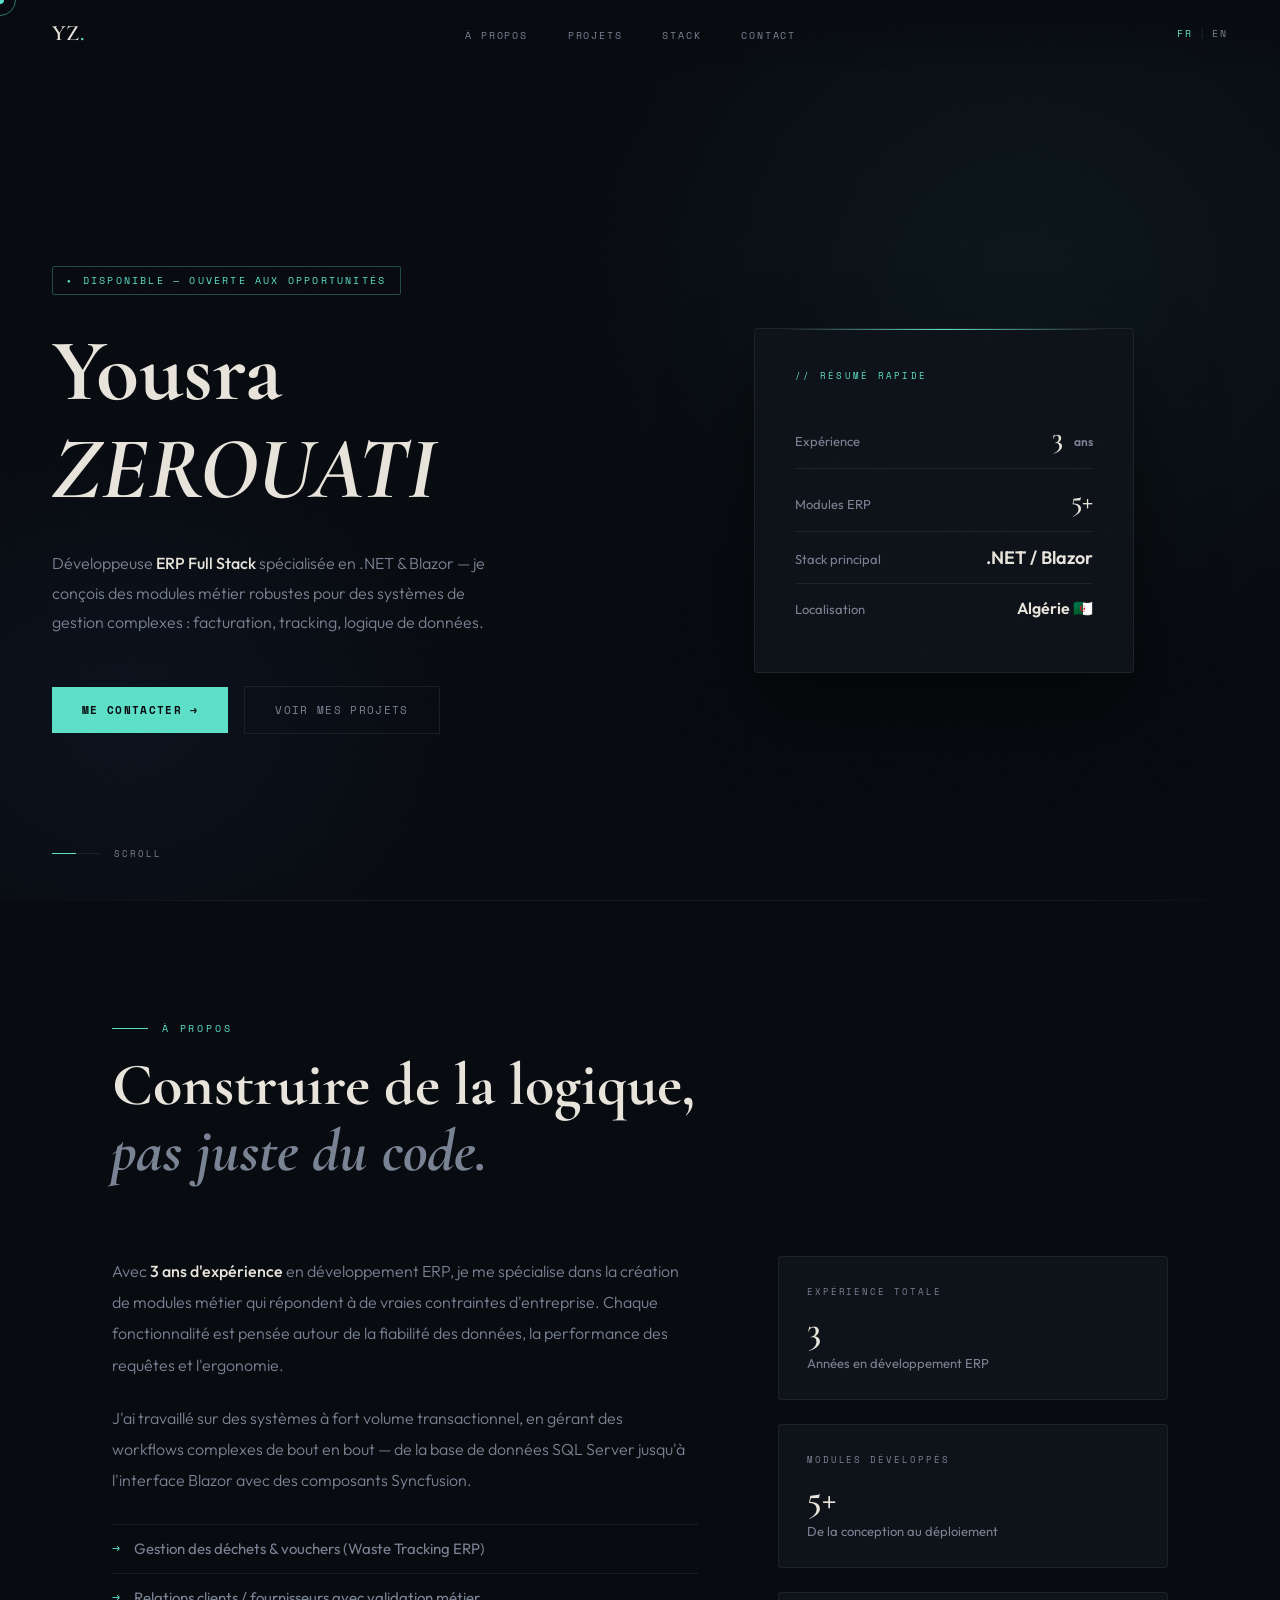
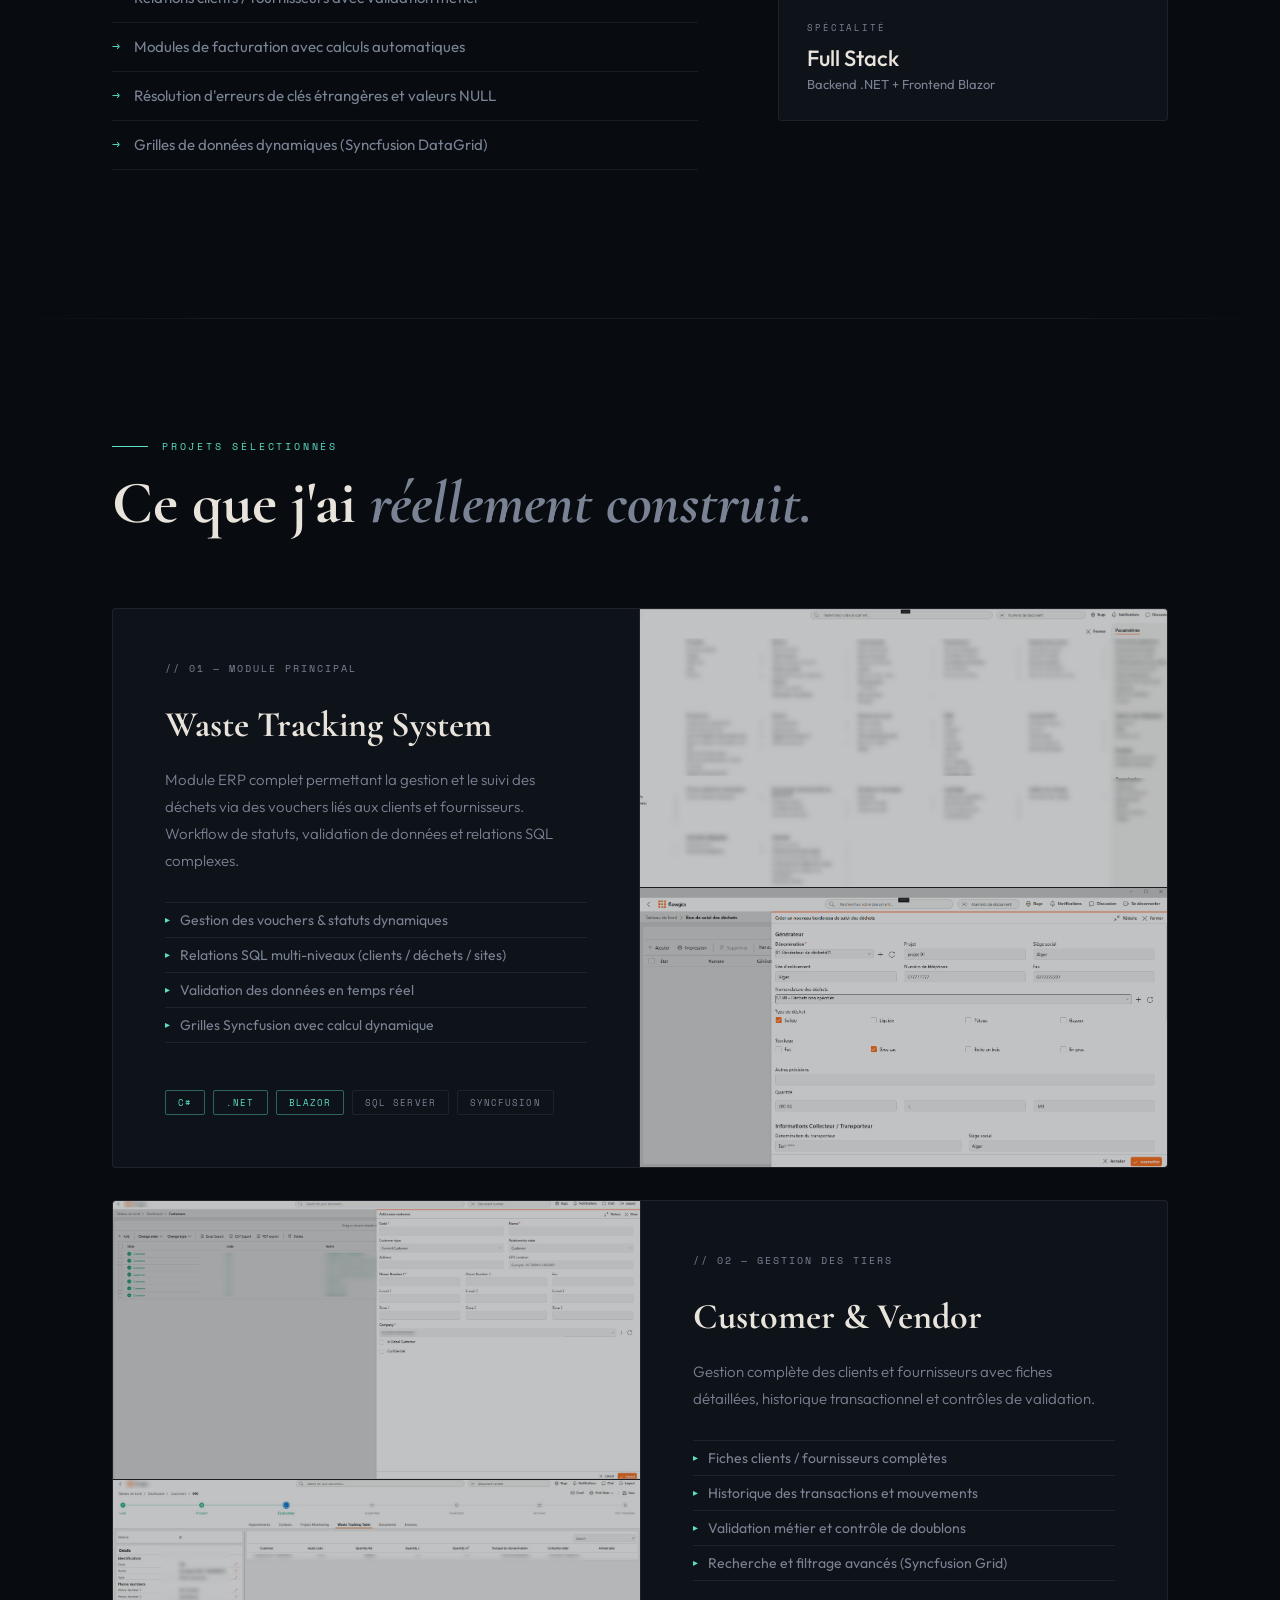
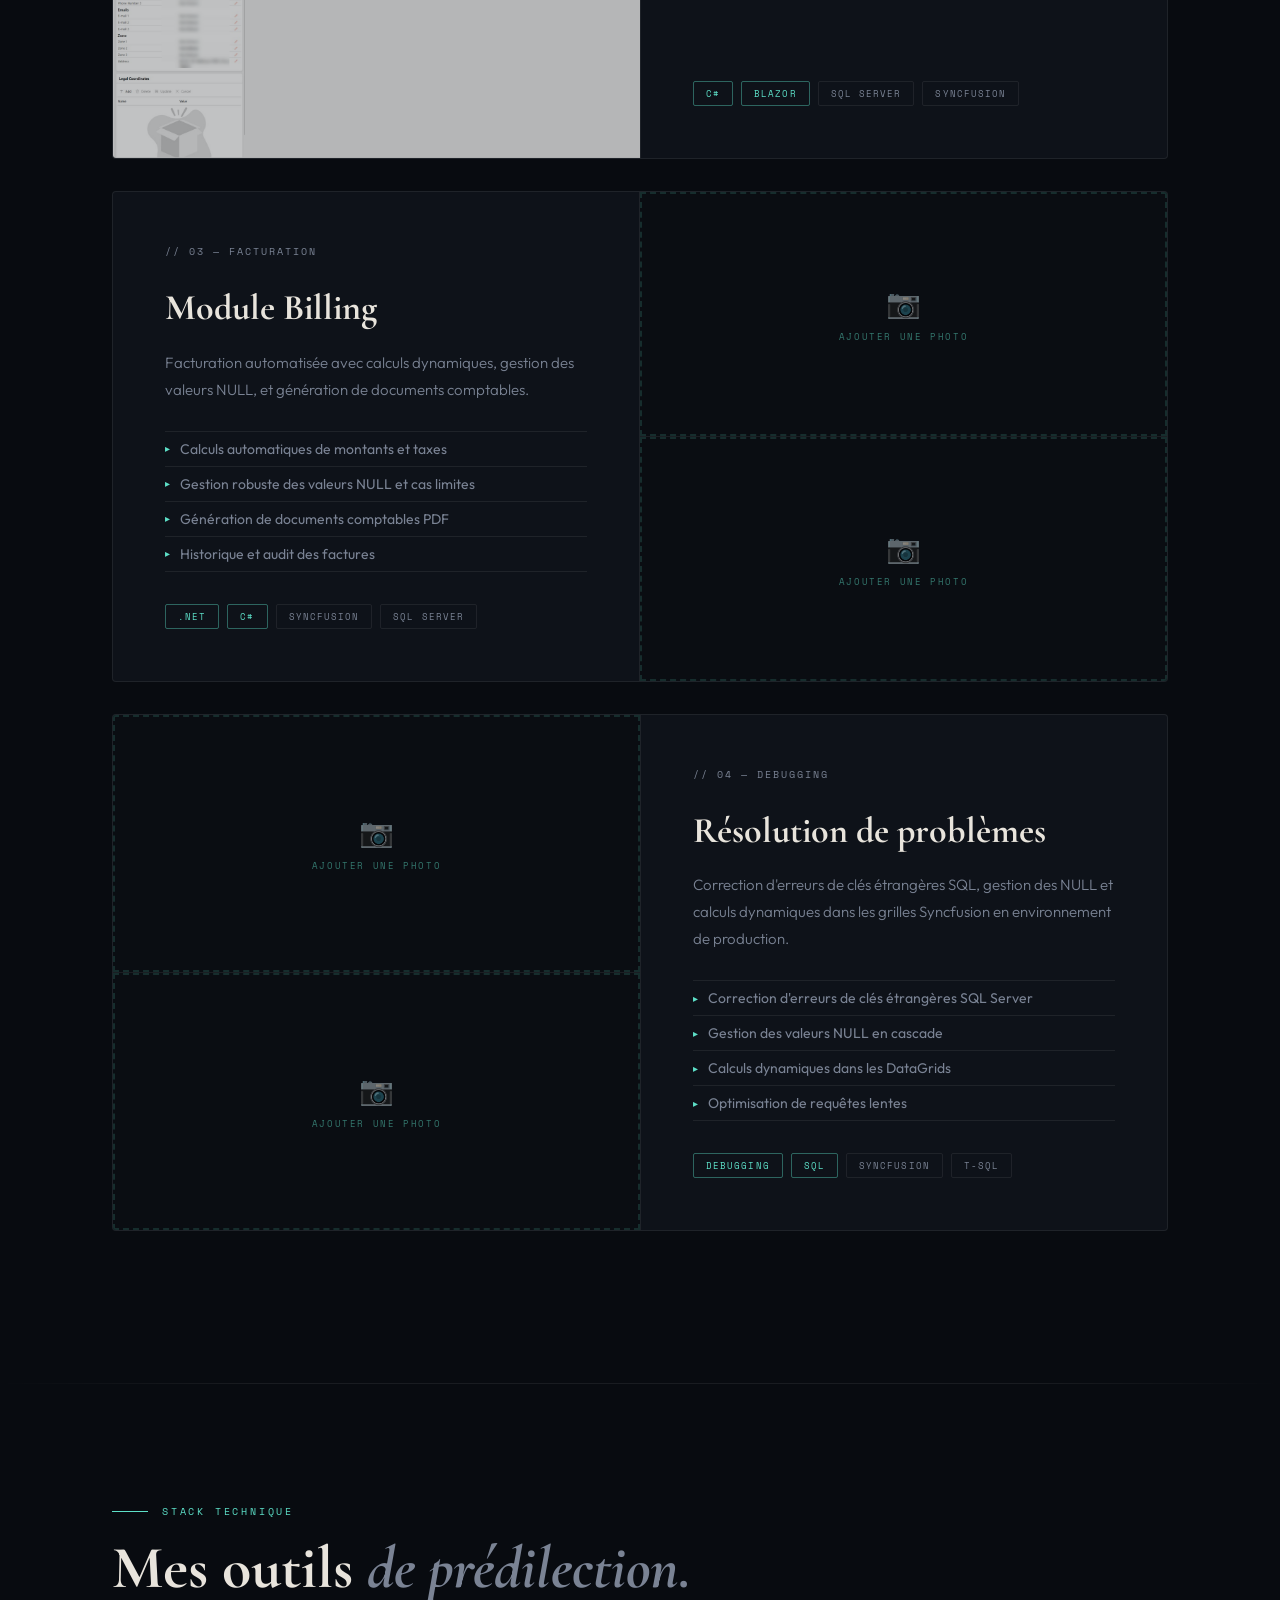
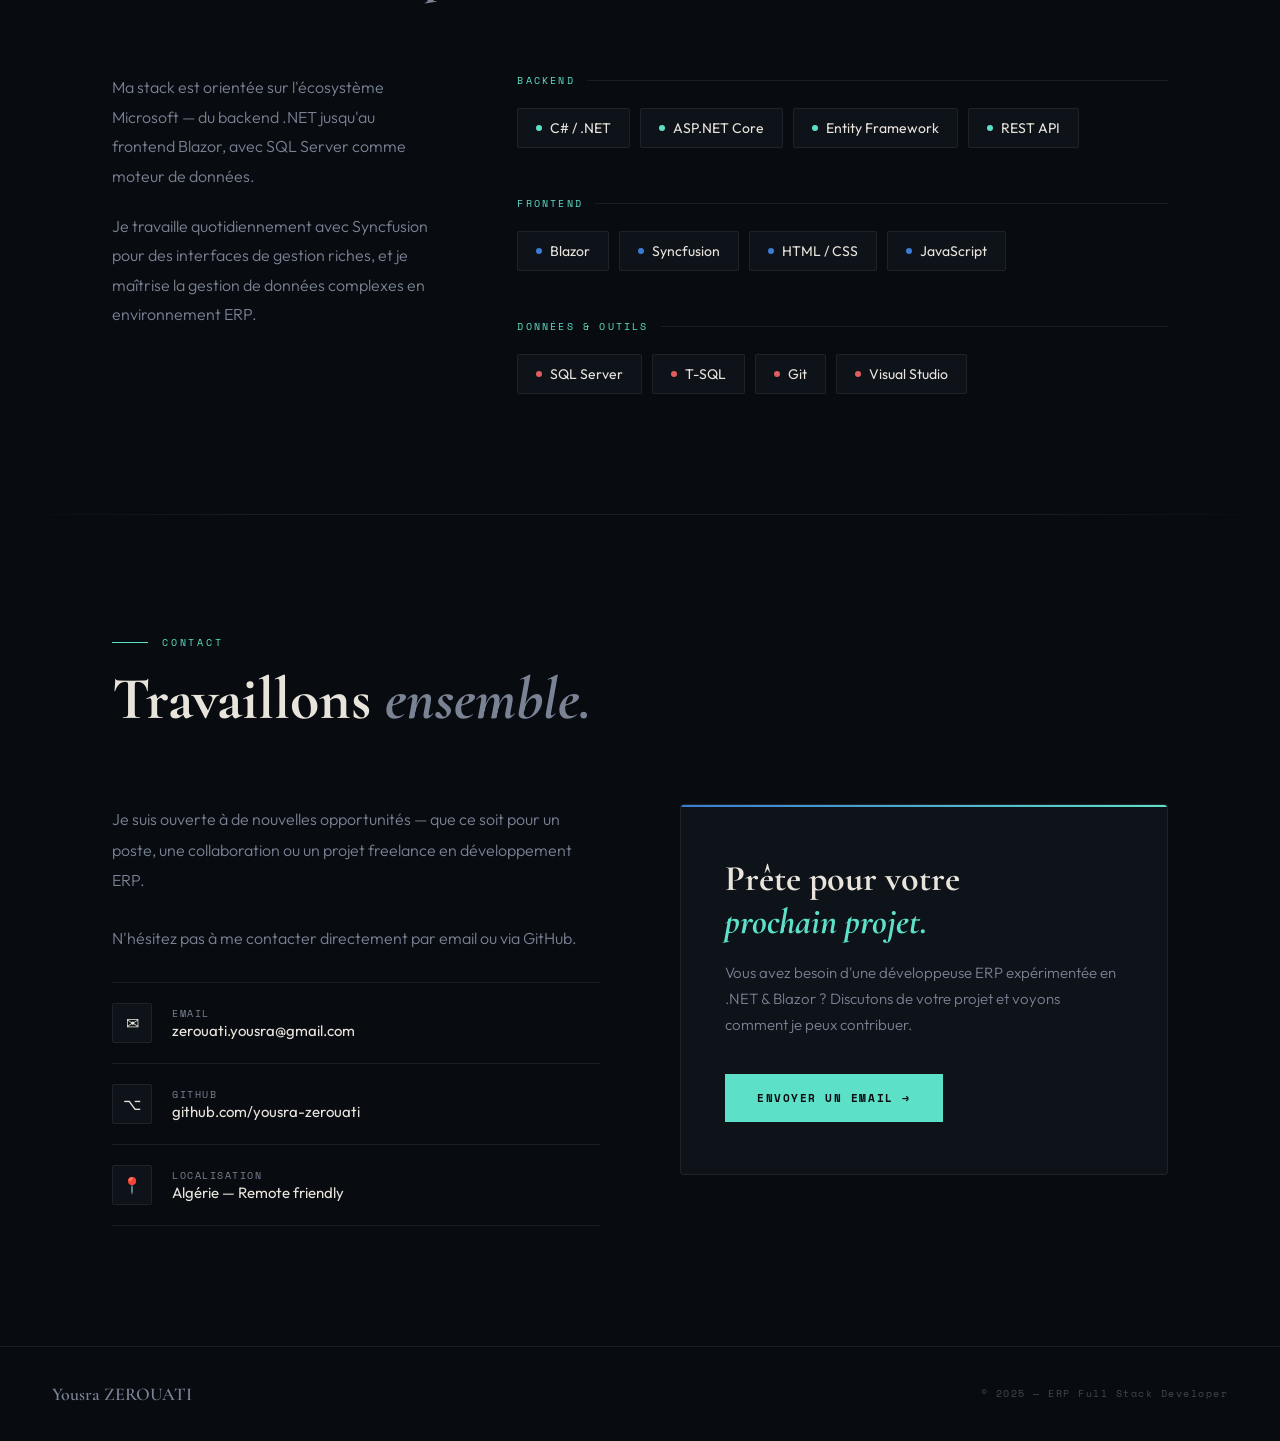
==== index.html @ 8e9bfa56 "Add files via upload" ====
<!DOCTYPE html>
<html lang="fr">
<head>
<meta charset="UTF-8"/>
<meta name="viewport" content="width=device-width, initial-scale=1.0"/>
<title>Yousra ZEROUATI — ERP Full Stack Developer</title>
<link rel="preconnect" href="https://fonts.googleapis.com"/>
<link rel="preconnect" href="https://fonts.gstatic.com" crossorigin/>
<link href="https://fonts.googleapis.com/css2?family=Cormorant+Garamond:ital,wght@0,400;0,600;0,700;1,400;1,600&family=Outfit:wght@300;400;500;600&family=Space+Mono&display=swap" rel="stylesheet"/>
<style>
:root {
  --bg:      #080b10;
  --surface: #0e1219;
  --border:  rgba(255,255,255,0.07);
  --paper:   #e8e4dc;
  --muted:   #7a8394;
  --accent:  #5de0c8;
  --accent2: #3a7bd5;
  --red:     #e05d5d;
  --display: 'Cormorant Garamond', Georgia, serif;
  --body:    'Outfit', sans-serif;
  --mono:    'Space Mono', monospace;
}
.lang-toggle {
  display:flex; align-items:center; gap:6px;
  font-family:var(--mono); font-size:10px; letter-spacing:0.18em;
  text-transform:uppercase; color:var(--muted);
}
.lang-option { cursor:pointer; transition:color 0.25s; }
.lang-option.active { color:var(--accent); }
.lang-option:hover { color:var(--paper); }
.divider { opacity:0.3; }

*,*::before,*::after { box-sizing:border-box; margin:0; padding:0; }
html { scroll-behavior:smooth; }
body { font-family:var(--body); background:var(--bg); color:var(--paper); overflow-x:hidden; cursor:none; }
a { text-decoration:none; color:inherit; }
ul { list-style:none; }
img { display:block; max-width:100%; }

/* CURSOR */
.cursor-dot { position:fixed; top:0; left:0; pointer-events:none; z-index:9999; width:8px; height:8px; border-radius:50%; background:var(--accent); transform:translate(-50%,-50%); transition:transform 0.08s; }
.cursor-ring { position:fixed; top:0; left:0; pointer-events:none; z-index:9998; width:32px; height:32px; border-radius:50%; border:1px solid var(--accent); transform:translate(-50%,-50%); transition:transform 0.18s ease, width 0.3s, height 0.3s, opacity 0.3s; opacity:0.5; }
body.hovering .cursor-ring { width:52px; height:52px; opacity:0.3; }

/* GRAIN */
body::after { content:''; position:fixed; inset:0; background-image:url("data:image/svg+xml,%3Csvg xmlns='http://www.w3.org/2000/svg' width='300' height='300'%3E%3Cfilter id='n'%3E%3CfeTurbulence type='fractalNoise' baseFrequency='0.75' numOctaves='4' stitchTiles='stitch'/%3E%3C/filter%3E%3Crect width='300' height='300' filter='url(%23n)' opacity='0.04'/%3E%3C/svg%3E"); pointer-events:none; z-index:999; opacity:0.35; }

/* NAV */
nav { position:fixed; top:0; inset-inline:0; z-index:500; display:flex; align-items:center; justify-content:space-between; padding:20px 52px; background:linear-gradient(to bottom,rgba(8,11,16,0.98),transparent); backdrop-filter:blur(4px); }
.nav-brand { font-family:var(--display); font-size:22px; font-weight:600; color:var(--paper); letter-spacing:0.02em; }
.nav-brand span { color:var(--accent); }
.nav-links { display:flex; gap:40px; }
.nav-links a { font-family:var(--mono); font-size:10px; letter-spacing:0.18em; text-transform:uppercase; color:var(--muted); transition:color 0.25s; position:relative; }
.nav-links a::after { content:''; position:absolute; bottom:-6px; left:0; width:0; height:1px; background:var(--accent); transition:width 0.3s ease; }
.nav-links a:hover,.nav-links a.active { color:var(--paper); }
.nav-links a:hover::after,.nav-links a.active::after { width:100%; }

/* HERO */
#hero { min-height:100vh; display:grid; grid-template-columns:1fr 1fr; align-items:center; padding:0 52px; position:relative; overflow:hidden; gap:40px; }
#hero::before { content:''; position:absolute; inset:0; background:radial-gradient(ellipse 55% 70% at 80% 30%,rgba(93,224,200,0.06) 0%,transparent 65%),radial-gradient(ellipse 45% 55% at 10% 80%,rgba(58,123,213,0.07) 0%,transparent 60%); animation:bgPulse 8s ease-in-out infinite alternate; }
#hero::after { content:''; position:absolute; inset:0; background-image:linear-gradient(rgba(255,255,255,0.025) 1px,transparent 1px),linear-gradient(90deg,rgba(255,255,255,0.025) 1px,transparent 1px); background-size:80px 80px; mask-image:linear-gradient(to bottom,transparent,rgba(0,0,0,0.4) 30%,rgba(0,0,0,0.4) 70%,transparent); }
@keyframes bgPulse { from{opacity:0.6;} to{opacity:1;} }

.hero-left { position:relative; z-index:2; padding-top:100px; }
.hero-tag { display:inline-flex; align-items:center; gap:10px; font-family:var(--mono); font-size:10px; letter-spacing:0.22em; text-transform:uppercase; color:var(--accent); border:1px solid rgba(93,224,200,0.3); padding:6px 14px; border-radius:2px; margin-bottom:32px; opacity:0; animation:fadeUp 0.7s 0.1s ease forwards; }
.hero-tag::before { content:'●'; font-size:6px; animation:blink 1.4s infinite; }
@keyframes blink { 0%,100%{opacity:1;} 50%{opacity:0.2;} }
.hero-name { font-family:var(--display); font-size:clamp(52px,7vw,88px); font-weight:700; line-height:1.0; color:var(--paper); margin-bottom:10px; opacity:0; animation:fadeUp 0.8s 0.25s ease forwards; }
.hero-name-italic { font-family:var(--display); font-size:clamp(52px,7vw,88px); font-style:italic; line-height:1.0; font-weight:700; color:var(--paper); opacity:0; animation:fadeUp 0.8s 0.35s ease forwards; margin-bottom:36px; }
.hero-desc { font-size:16px; font-weight:300; line-height:1.85; color:var(--muted); max-width:440px; margin-bottom:48px; opacity:0; animation:fadeUp 0.8s 0.5s ease forwards; }
.hero-desc strong { color:var(--paper); font-weight:500; }
.hero-actions { display:flex; gap:16px; align-items:center; opacity:0; animation:fadeUp 0.8s 0.65s ease forwards; }
.btn-primary { display:inline-flex; align-items:center; gap:10px; font-family:var(--mono); font-size:11px; letter-spacing:0.12em; text-transform:uppercase; background:var(--accent); color:var(--bg); padding:15px 30px; border:none; cursor:none; transition:background 0.25s,gap 0.25s,letter-spacing 0.25s; font-weight:700; }
.btn-primary:hover { background:#7eecd8; gap:14px; letter-spacing:0.16em; }
.btn-secondary { display:inline-flex; align-items:center; gap:10px; font-family:var(--mono); font-size:11px; letter-spacing:0.12em; text-transform:uppercase; border:1px solid var(--border); color:var(--muted); padding:15px 30px; transition:border-color 0.25s,color 0.25s; }
.btn-secondary:hover { border-color:var(--accent); color:var(--accent); }

.hero-right { position:relative; z-index:2; padding-top:100px; display:flex; justify-content:center; align-items:center; }
.hero-card { background:var(--surface); border:1px solid var(--border); border-radius:4px; padding:40px; width:100%; max-width:380px; position:relative; opacity:0; animation:fadeIn 1s 0.8s ease forwards; box-shadow:0 40px 80px rgba(0,0,0,0.5); }
.hero-card::before { content:''; position:absolute; top:0; left:24px; right:24px; height:1px; background:linear-gradient(90deg,transparent,var(--accent),transparent); }
.hero-card-label { font-family:var(--mono); font-size:9px; letter-spacing:0.25em; text-transform:uppercase; color:var(--accent); margin-bottom:24px; }
.stat-row { display:flex; justify-content:space-between; align-items:baseline; padding:14px 0; border-bottom:1px solid var(--border); }
.stat-row:last-child { border-bottom:none; }
.stat-label { font-size:13px; color:var(--muted); }
.stat-value { font-family:var(--display); font-size:28px; font-weight:600; color:var(--paper); }
.stat-value span { font-family:var(--body); font-size:12px; color:var(--muted); margin-left:4px; }

.hero-scroll { position:absolute; bottom:40px; left:52px; z-index:2; display:flex; align-items:center; gap:14px; opacity:0; animation:fadeIn 1s 1.2s ease forwards; }
.hero-scroll span { font-family:var(--mono); font-size:9px; letter-spacing:0.22em; text-transform:uppercase; color:var(--muted); }
.scroll-bar { width:48px; height:1px; background:var(--border); position:relative; }
.scroll-bar::after { content:''; position:absolute; top:0; left:0; width:50%; height:100%; background:var(--accent); animation:scanLine 2s ease infinite; }
@keyframes scanLine { 0%{left:0;width:30%;} 50%{left:70%;width:30%;} 100%{left:0;width:30%;} }

/* LAYOUT */
.wrap { max-width:1160px; margin:0 auto; padding:0 52px; }
section { scroll-margin-top:80px; }
.section-header { margin-bottom:72px; }
.section-eyebrow { display:flex; align-items:center; gap:14px; font-family:var(--mono); font-size:10px; letter-spacing:0.28em; text-transform:uppercase; color:var(--accent); margin-bottom:16px; }
.section-eyebrow::before { content:''; width:36px; height:1px; background:var(--accent); flex-shrink:0; }
.section-title { font-family:var(--display); font-size:clamp(38px,5vw,60px); font-weight:700; line-height:1.1; color:var(--paper); }
.section-title em { font-style:italic; color:var(--muted); }
.sep { width:100%; height:1px; background:linear-gradient(90deg,transparent 0%,var(--border) 20%,var(--border) 80%,transparent); }

/* ABOUT */
#about { padding:120px 0; }
.about-grid { display:grid; grid-template-columns:3fr 2fr; gap:80px; align-items:start; }
.about-body p { font-size:16px; line-height:1.95; color:var(--muted); margin-bottom:22px; font-weight:300; }
.about-body p strong { color:var(--paper); font-weight:500; }
.about-list { margin:28px 0; }
.about-list li { display:flex; align-items:flex-start; gap:14px; font-size:15px; color:var(--muted); padding:12px 0; border-bottom:1px solid var(--border); line-height:1.6; }
.about-list li:first-child { border-top:1px solid var(--border); }
.about-list li::before { content:'→'; color:var(--accent); flex-shrink:0; margin-top:1px; font-family:var(--mono); font-size:13px; }
.about-aside { display:flex; flex-direction:column; gap:24px; }
.aside-card { background:var(--surface); border:1px solid var(--border); border-radius:4px; padding:28px; position:relative; overflow:hidden; transition:border-color 0.3s; }
.aside-card:hover { border-color:rgba(93,224,200,0.3); }
.aside-card::after { content:''; position:absolute; top:0; left:0; right:0; height:2px; background:linear-gradient(90deg,var(--accent2),var(--accent)); transform:scaleX(0); transform-origin:left; transition:transform 0.4s ease; }
.aside-card:hover::after { transform:scaleX(1); }
.aside-label { font-family:var(--mono); font-size:9px; letter-spacing:0.22em; text-transform:uppercase; color:var(--muted); margin-bottom:10px; }
.aside-value { font-family:var(--display); font-size:36px; font-weight:600; color:var(--paper); }
.aside-sub { font-size:13px; color:var(--muted); margin-top:4px; }

/* ═══════════════════════════════════════════════
   PROJECTS — tous les projets ont le même layout
   ═══════════════════════════════════════════════ */
#projects { padding:120px 0; }

/* Conteneur de chaque projet */
.project-featured {
  display:grid;
  grid-template-columns:1fr 1fr;
  gap:0;
  border:1px solid var(--border);
  border-radius:4px;
  overflow:hidden;
  margin-bottom:32px;
  background:var(--surface);
  transition:border-color 0.3s;
}
.project-featured:hover { border-color:rgba(93,224,200,0.25); }

/* Alterner : pair → info à gauche, impair → info à droite */
.project-featured.reverse { direction:rtl; }
.project-featured.reverse > * { direction:ltr; }

/* Panneau gauche : infos */
.project-info {
  padding:52px;
  display:flex;
  flex-direction:column;
  justify-content:space-between;
  border-right:1px solid var(--border);
}
.project-featured.reverse .project-info {
  border-right:none;
  border-left:1px solid var(--border);
}

.project-num { font-family:var(--mono); font-size:10px; letter-spacing:0.2em; text-transform:uppercase; color:var(--muted); margin-bottom:28px; }
.project-title { font-family:var(--display); font-size:36px; font-weight:700; line-height:1.15; color:var(--paper); margin-bottom:20px; }
.project-desc { font-size:15px; line-height:1.8; color:var(--muted); font-weight:300; margin-bottom:28px; flex-grow:1; }
.project-features { margin-bottom:32px; }
.project-features li { display:flex; align-items:center; gap:10px; font-size:14px; color:var(--muted); padding:8px 0; border-bottom:1px solid var(--border); }
.project-features li:first-child { border-top:1px solid var(--border); }
.project-features li::before { content:'▸'; color:var(--accent); font-size:10px; flex-shrink:0; }
.project-stack { display:flex; flex-wrap:wrap; gap:8px; }

/* Panneau droit : galerie photos */
.project-gallery {
  display:grid;
  grid-template-rows:1fr 1fr;
  overflow:hidden;
  min-height:360px;
}
.gallery-item {
  position:relative;
  overflow:hidden;
  background:#0a0d12;
  border-bottom:1px solid var(--border);
  cursor:none;
  min-height:180px;
}
.gallery-item:last-child { border-bottom:none; }

/* Placeholder quand pas d'image */
.gallery-item.placeholder {
  display:flex;
  align-items:center;
  justify-content:center;
  flex-direction:column;
  gap:12px;
}
.gallery-item.placeholder .ph-icon { font-size:32px; opacity:0.3; }
.gallery-item.placeholder .ph-label {
  font-family:var(--mono);
  font-size:9px;
  letter-spacing:0.2em;
  text-transform:uppercase;
  color:var(--muted);
  opacity:0.4;
}
/* Bouton d'upload visible en mode placeholder */
.gallery-item.placeholder .upload-btn {
  position:absolute;
  inset:0;
  display:flex;
  align-items:center;
  justify-content:center;
  flex-direction:column;
  gap:10px;
  border:2px dashed rgba(93,224,200,0.15);
  transition:border-color 0.3s, background 0.3s;
  cursor:pointer;
}
.gallery-item.placeholder .upload-btn:hover {
  border-color:rgba(93,224,200,0.4);
  background:rgba(93,224,200,0.03);
}
.upload-icon { font-size:28px; color:var(--accent); opacity:0.5; }
.upload-text { font-family:var(--mono); font-size:9px; letter-spacing:0.18em; text-transform:uppercase; color:var(--accent); opacity:0.5; }

/* Image réelle */
.gallery-item img { width:100%; height:100%; object-fit:cover; transition:transform 0.6s ease, opacity 0.4s; opacity:0.75; }
.gallery-item:hover img { transform:scale(1.05); opacity:0.95; }
.gallery-overlay { position:absolute; inset:0; background:linear-gradient(135deg,rgba(93,224,200,0.1),transparent); opacity:0; transition:opacity 0.3s; }
.gallery-item:hover .gallery-overlay { opacity:1; }
.gallery-zoom { position:absolute; bottom:12px; right:12px; width:32px; height:32px; background:rgba(8,11,16,0.8); border:1px solid var(--border); display:flex; align-items:center; justify-content:center; opacity:0; transition:opacity 0.3s; font-size:14px; color:var(--accent); }
.gallery-item:hover .gallery-zoom { opacity:1; }

/* Tags */
.tag { font-family:var(--mono); font-size:9px; letter-spacing:0.12em; text-transform:uppercase; border:1px solid var(--border); color:var(--muted); padding:5px 12px; border-radius:2px; transition:border-color 0.25s,color 0.25s; }
.tag:hover { border-color:var(--accent); color:var(--accent); }
.tag.highlight { border-color:rgba(93,224,200,0.4); color:var(--accent); }

/* SKILLS */
#skills { padding:120px 0; }
.skills-layout { display:grid; grid-template-columns:1fr 2fr; gap:80px; align-items:start; }
.skills-intro p { font-size:16px; line-height:1.85; color:var(--muted); font-weight:300; margin-bottom:20px; }
.skill-groups { display:flex; flex-direction:column; gap:48px; }
.skill-group-title { font-family:var(--mono); font-size:10px; letter-spacing:0.22em; text-transform:uppercase; color:var(--accent); margin-bottom:20px; display:flex; align-items:center; gap:12px; }
.skill-group-title::after { content:''; flex:1; height:1px; background:var(--border); }
.skill-pills { display:flex; flex-wrap:wrap; gap:10px; }
.skill-pill { display:flex; align-items:center; gap:8px; background:var(--surface); border:1px solid var(--border); padding:10px 18px; border-radius:2px; font-size:14px; font-weight:400; color:var(--paper); transition:border-color 0.25s,background 0.25s,transform 0.2s; cursor:none; }
.skill-pill:hover { border-color:var(--accent); background:rgba(93,224,200,0.05); transform:translateY(-2px); }
.skill-dot { width:6px; height:6px; border-radius:50%; background:var(--accent); flex-shrink:0; }
.skill-dot.b { background:var(--accent2); }
.skill-dot.r { background:var(--red); }

/* CONTACT */
#contact { padding:120px 0; }
.contact-wrapper { display:grid; grid-template-columns:1fr 1fr; gap:80px; align-items:start; }
.contact-intro p { font-size:16px; line-height:1.9; color:var(--muted); font-weight:300; margin-bottom:28px; }
.contact-line { display:flex; align-items:center; gap:20px; padding:20px 0; border-bottom:1px solid var(--border); transition:border-color 0.25s; }
.contact-line:first-of-type { border-top:1px solid var(--border); }
.contact-line:hover { border-color:rgba(93,224,200,0.3); }
.contact-icon { width:40px; height:40px; background:var(--surface); border:1px solid var(--border); display:flex; align-items:center; justify-content:center; font-size:16px; flex-shrink:0; border-radius:2px; }
.contact-label { font-family:var(--mono); font-size:10px; letter-spacing:0.15em; text-transform:uppercase; color:var(--muted); }
.contact-value { font-size:15px; color:var(--paper); transition:color 0.25s; }
.contact-line:hover .contact-value { color:var(--accent); }
.contact-cta-box { background:var(--surface); border:1px solid var(--border); border-radius:4px; padding:52px 44px; position:relative; overflow:hidden; }
.contact-cta-box::before { content:''; position:absolute; top:0; left:0; right:0; height:2px; background:linear-gradient(90deg,var(--accent2),var(--accent)); }
.cta-title { font-family:var(--display); font-size:36px; font-weight:700; color:var(--paper); line-height:1.2; margin-bottom:16px; }
.cta-title em { font-style:italic; color:var(--accent); }
.cta-desc { font-size:15px; line-height:1.75; color:var(--muted); font-weight:300; margin-bottom:36px; }
.cta-email-link { display:inline-flex; align-items:center; gap:12px; background:var(--accent); color:var(--bg); font-family:var(--mono); font-size:11px; letter-spacing:0.14em; text-transform:uppercase; font-weight:700; padding:16px 32px; transition:background 0.25s,gap 0.25s; }
.cta-email-link:hover { background:#7eecd8; gap:18px; }

/* FOOTER */
footer { border-top:1px solid var(--border); padding:36px 52px; display:flex; align-items:center; justify-content:space-between; }
.footer-name { font-family:var(--display); font-size:18px; font-weight:600; color:var(--muted); }
.footer-copy { font-family:var(--mono); font-size:10px; letter-spacing:0.15em; color:var(--muted); opacity:0.5; }

/* MODAL */
.modal-overlay { position:fixed; inset:0; z-index:2000; background:rgba(0,0,0,0.92); display:flex; align-items:center; justify-content:center; opacity:0; pointer-events:none; transition:opacity 0.3s; backdrop-filter:blur(8px); }
.modal-overlay.open { opacity:1; pointer-events:all; }
.modal-img { max-width:88%; max-height:88vh; border-radius:2px; box-shadow:0 60px 120px rgba(0,0,0,0.8); border:1px solid var(--border); transform:scale(0.92); transition:transform 0.35s ease; }
.modal-overlay.open .modal-img { transform:scale(1); }
.modal-close { position:absolute; top:28px; right:36px; font-family:var(--mono); font-size:11px; letter-spacing:0.15em; color:var(--muted); cursor:none; transition:color 0.25s; }
.modal-close:hover { color:var(--paper); }

/* ANIMATIONS */
@keyframes fadeUp { from{opacity:0;transform:translateY(28px);} to{opacity:1;transform:translateY(0);} }
@keyframes fadeIn { from{opacity:0;} to{opacity:1;} }
.reveal { opacity:0; transform:translateY(36px); transition:opacity 0.7s ease,transform 0.7s ease; }
.reveal.visible { opacity:1; transform:translateY(0); }
.reveal-delay-1 { transition-delay:0.1s; }
.reveal-delay-2 { transition-delay:0.2s; }
.reveal-delay-3 { transition-delay:0.3s; }
.reveal-delay-4 { transition-delay:0.4s; }

/* LANG TRANSITION */
[data-i18n], [data-i18n-html] { transition: opacity 0.2s ease; }
.lang-switching [data-i18n], .lang-switching [data-i18n-html] { opacity: 0; }

/* RESPONSIVE */
@media (max-width:900px) {
  nav { padding:16px 24px; }
  .nav-links { gap:20px; }
  #hero { grid-template-columns:1fr; padding:0 24px; }
  .hero-right { display:none; }
  .hero-left { padding-top:130px; }
  .wrap { padding:0 24px; }
  .about-grid,.skills-layout,.contact-wrapper { grid-template-columns:1fr; gap:48px; }
  .project-featured { grid-template-columns:1fr; direction:ltr !important; }
  .project-featured .project-info { border-right:none !important; border-left:none !important; border-bottom:1px solid var(--border); }
  .project-gallery { min-height:260px; }
  footer { flex-direction:column; gap:12px; text-align:center; }
}
</style>
</head>
<body>

<div class="cursor-dot" id="cursorDot"></div>
<div class="cursor-ring" id="cursorRing"></div>

<!-- NAV -->
<nav>
  <a href="#hero" class="nav-brand">YZ<span>.</span></a>
  <ul class="nav-links">
    <li><a href="#about"    data-i18n="nav_about">À propos</a></li>
    <li><a href="#projects" data-i18n="nav_projects">Projets</a></li>
    <li><a href="#skills"   data-i18n="nav_skills">Stack</a></li>
    <li><a href="#contact"  data-i18n="nav_contact">Contact</a></li>
  </ul>
  <div class="lang-toggle">
    <span class="lang-option active" data-lang="fr">FR</span>
    <span class="divider">|</span>
    <span class="lang-option" data-lang="en">EN</span>
  </div>
</nav>

<!-- HERO -->
<section id="hero">
  <div class="hero-left">
    <div class="hero-tag" data-i18n="hero_tag">Disponible — Open to opportunities</div>
    <h1 class="hero-name">Yousra</h1>
    <h2 class="hero-name-italic">ZEROUATI</h2>
    <p class="hero-desc" data-i18n-html="hero_desc">
      Développeuse <strong>ERP Full Stack</strong> spécialisée en .NET &amp; Blazor —
      je conçois des modules métier robustes pour des systèmes de gestion complexes :
      facturation, tracking, logique de données.
    </p>
    <div class="hero-actions">
      <a href="#contact"  class="btn-primary"   data-i18n="btn_contact">Me contacter →</a>
      <a href="#projects" class="btn-secondary"  data-i18n="btn_projects">Voir mes projets</a>
    </div>
  </div>

  <div class="hero-right">
    <div class="hero-card">
      <div class="hero-card-label" data-i18n="card_label">// Résumé rapide</div>
      <div class="stat-row">
        <span class="stat-label"  data-i18n="stat_exp">Expérience</span>
        <span class="stat-value">3 <span data-i18n="stat_years">ans</span></span>
      </div>
      <div class="stat-row">
        <span class="stat-label"  data-i18n="stat_modules">Modules ERP</span>
        <span class="stat-value">5+</span>
      </div>
      <div class="stat-row">
        <span class="stat-label"  data-i18n="stat_stack">Stack principal</span>
        <span class="stat-value"  style="font-size:18px;font-family:var(--body);">.NET / Blazor</span>
      </div>
      <div class="stat-row">
        <span class="stat-label"  data-i18n="stat_location">Localisation</span>
        <span class="stat-value"  style="font-size:16px;font-family:var(--body);">Algérie 🇩🇿</span>
      </div>
    </div>
  </div>

  <div class="hero-scroll">
    <div class="scroll-bar"></div>
    <span data-i18n="scroll_label">Scroll</span>
  </div>
</section>

<div class="sep"></div>

<!-- ABOUT -->
<section id="about">
  <div class="wrap">
    <div class="section-header reveal">
      <div class="section-eyebrow" data-i18n="about_eyebrow">À propos</div>
      <h2 class="section-title" data-i18n-html="about_title">Construire de la logique,<br/><em>pas juste du code.</em></h2>
    </div>
    <div class="about-grid">
      <div class="about-body reveal reveal-delay-1">
        <p data-i18n-html="about_p1">Avec <strong>3 ans d'expérience</strong> en développement ERP, je me spécialise dans la création de modules métier qui répondent à de vraies contraintes d'entreprise.</p>
        <p data-i18n="about_p2">J'ai travaillé sur des systèmes à fort volume transactionnel, en gérant des workflows complexes de bout en bout — de la base de données SQL Server jusqu'à l'interface Blazor avec des composants Syncfusion.</p>
        <ul class="about-list">
          <li data-i18n="about_li1">Gestion des déchets &amp; vouchers (Waste Tracking ERP)</li>
          <li data-i18n="about_li2">Relations clients / fournisseurs avec validation métier</li>
          <li data-i18n="about_li3">Modules de facturation avec calculs automatiques</li>
          <li data-i18n="about_li4">Résolution d'erreurs de clés étrangères et valeurs NULL</li>
          <li data-i18n="about_li5">Grilles de données dynamiques (Syncfusion DataGrid)</li>
        </ul>
      </div>
      <div class="about-aside reveal reveal-delay-2">
        <div class="aside-card">
          <div class="aside-label" data-i18n="aside_label1">Expérience totale</div>
          <div class="aside-value">3</div>
          <div class="aside-sub"  data-i18n="aside_sub1">Années en développement ERP</div>
        </div>
        <div class="aside-card">
          <div class="aside-label" data-i18n="aside_label2">Modules développés</div>
          <div class="aside-value">5+</div>
          <div class="aside-sub"  data-i18n="aside_sub2">De la conception au déploiement</div>
        </div>
        <div class="aside-card">
          <div class="aside-label" data-i18n="aside_label3">Spécialité</div>
          <div class="aside-value" style="font-size:22px;font-family:var(--body);font-weight:500;">Full Stack</div>
          <div class="aside-sub"  data-i18n="aside_sub3">Backend .NET + Frontend Blazor</div>
        </div>
      </div>
    </div>
  </div>
</section>

<div class="sep"></div>

<!-- ══════════════════ PROJECTS ══════════════════ -->
<section id="projects">
  <div class="wrap">
    <div class="section-header reveal">
      <div class="section-eyebrow" data-i18n="projects_eyebrow">Projets sélectionnés</div>
      <h2 class="section-title" data-i18n-html="projects_title">Ce que j'ai <em>réellement construit.</em></h2>
    </div>

    <!-- ── Projet 01 : Waste Tracking ── -->
    <div class="project-featured reveal">
      <div class="project-info">
        <div>
          <div class="project-num" data-i18n="proj1_num">// 01 — Module principal</div>
          <h3 class="project-title">Waste Tracking System</h3>
          <p class="project-desc" data-i18n="proj1_desc">Module ERP complet permettant la gestion et le suivi des déchets via des vouchers liés aux clients et fournisseurs. Workflow de statuts, validation de données et relations SQL complexes.</p>
          <ul class="project-features">
            <li data-i18n="proj1_f1">Gestion des vouchers &amp; statuts dynamiques</li>
            <li data-i18n="proj1_f2">Relations SQL multi-niveaux (clients / déchets / sites)</li>
            <li data-i18n="proj1_f3">Validation des données en temps réel</li>
            <li data-i18n="proj1_f4">Grilles Syncfusion avec calcul dynamique</li>
          </ul>
        </div>
        <div class="project-stack">
          <span class="tag highlight">C#</span>
          <span class="tag highlight">.NET</span>
          <span class="tag highlight">Blazor</span>
          <span class="tag">SQL Server</span>
          <span class="tag">Syncfusion</span>
        </div>
      </div>
      <!-- Galerie — remplacez les src par vos vraies images -->
      <div class="project-gallery">
        <div class="gallery-item" onclick="openModal(this.querySelector('img').src)">
          <img src="ERP-Menu.PNG" alt="ERP Menu"/>
          <div class="gallery-overlay"></div>
          <div class="gallery-zoom">⤢</div>
        </div>
        <div class="gallery-item" onclick="openModal(this.querySelector('img').src)">
          <img src="Waste-add.PNG" alt="Waste Add"/>
          <div class="gallery-overlay"></div>
          <div class="gallery-zoom">⤢</div>
        </div>
      </div>
    </div>

    <!-- ── Projet 02 : Customer & Vendor ── -->
    <div class="project-featured reverse reveal reveal-delay-1">
      <div class="project-info">
        <div>
          <div class="project-num" data-i18n="proj2_num">// 02 — Gestion des tiers</div>
          <h3 class="project-title" data-i18n="proj2_title">Customer &amp; Vendor</h3>
          <p class="project-desc" data-i18n="proj2_desc">Gestion complète des clients et fournisseurs avec fiches détaillées, historique transactionnel et contrôles de validation.</p>
          <ul class="project-features">
            <li data-i18n="proj2_f1">Fiches clients / fournisseurs complètes</li>
            <li data-i18n="proj2_f2">Historique des transactions et mouvements</li>
            <li data-i18n="proj2_f3">Validation métier et contrôle de doublons</li>
            <li data-i18n="proj2_f4">Recherche et filtrage avancés (Syncfusion Grid)</li>
          </ul>
        </div>
        <div class="project-stack">
          <span class="tag highlight">C#</span>
          <span class="tag highlight">Blazor</span>
          <span class="tag">SQL Server</span>
          <span class="tag">Syncfusion</span>
        </div>
      </div>
      <!-- Galerie — remplacez les src par vos vraies images -->
      <div class="project-gallery">
        <div class="gallery-item" onclick="openModal(this.querySelector('img').src)">
          <img src="CustomerBrowse.PNG" alt="Customer Browse"/>
          <div class="gallery-overlay"></div>
          <div class="gallery-zoom">⤢</div>
        </div>
        <div class="gallery-item" onclick="openModal(this.querySelector('img').src)">
          <img src="CustomerView.PNG" alt="Customer View"/>
          <div class="gallery-overlay"></div>
          <div class="gallery-zoom">⤢</div>
        </div>
      </div>
    </div>

    <!-- ── Projet 03 : Billing ── -->
    <div class="project-featured reveal reveal-delay-2">
      <div class="project-info">
        <div>
          <div class="project-num" data-i18n="proj3_num">// 03 — Facturation</div>
          <h3 class="project-title" data-i18n="proj3_title">Module Billing</h3>
          <p class="project-desc" data-i18n="proj3_desc">Facturation automatisée avec calculs dynamiques, gestion des valeurs NULL, et génération de documents comptables.</p>
          <ul class="project-features">
            <li data-i18n="proj3_f1">Calculs automatiques de montants et taxes</li>
            <li data-i18n="proj3_f2">Gestion robuste des valeurs NULL et cas limites</li>
            <li data-i18n="proj3_f3">Génération de documents comptables PDF</li>
            <li data-i18n="proj3_f4">Historique et audit des factures</li>
          </ul>
        </div>
        <div class="project-stack">
          <span class="tag highlight">.NET</span>
          <span class="tag highlight">C#</span>
          <span class="tag">Syncfusion</span>
          <span class="tag">SQL Server</span>
        </div>
      </div>
      <!-- Galerie — ajoutez vos images ici (remplacez les src) -->
      <div class="project-gallery">
        <div class="gallery-item placeholder">
          <div class="upload-btn" onclick="triggerUpload('billing-img-1')">
            <span class="upload-icon">📷</span>
            <span class="upload-text" data-i18n="upload_label">Ajouter une photo</span>
          </div>
          <input type="file" id="billing-img-1" accept="image/*" style="display:none" onchange="loadPreview(this)"/>
        </div>
        <div class="gallery-item placeholder">
          <div class="upload-btn" onclick="triggerUpload('billing-img-2')">
            <span class="upload-icon">📷</span>
            <span class="upload-text" data-i18n="upload_label">Ajouter une photo</span>
          </div>
          <input type="file" id="billing-img-2" accept="image/*" style="display:none" onchange="loadPreview(this)"/>
        </div>
      </div>
    </div>

    <!-- ── Projet 04 : Debug & Résolution ── -->
    <div class="project-featured reverse reveal reveal-delay-3">
      <div class="project-info">
        <div>
          <div class="project-num" data-i18n="proj4_num">// 04 — Debugging</div>
          <h3 class="project-title" data-i18n="proj4_title">Résolution de problèmes</h3>
          <p class="project-desc" data-i18n="proj4_desc">Correction d'erreurs de clés étrangères SQL, gestion des NULL et calculs dynamiques dans les grilles Syncfusion en environnement de production.</p>
          <ul class="project-features">
            <li data-i18n="proj4_f1">Correction d'erreurs de clés étrangères SQL Server</li>
            <li data-i18n="proj4_f2">Gestion des valeurs NULL en cascade</li>
            <li data-i18n="proj4_f3">Calculs dynamiques dans les DataGrids</li>
            <li data-i18n="proj4_f4">Optimisation de requêtes lentes</li>
          </ul>
        </div>
        <div class="project-stack">
          <span class="tag highlight">Debugging</span>
          <span class="tag highlight">SQL</span>
          <span class="tag">Syncfusion</span>
          <span class="tag">T-SQL</span>
        </div>
      </div>
      <!-- Galerie — ajoutez vos images ici -->
      <div class="project-gallery">
        <div class="gallery-item placeholder">
          <div class="upload-btn" onclick="triggerUpload('debug-img-1')">
            <span class="upload-icon">📷</span>
            <span class="upload-text" data-i18n="upload_label">Ajouter une photo</span>
          </div>
          <input type="file" id="debug-img-1" accept="image/*" style="display:none" onchange="loadPreview(this)"/>
        </div>
        <div class="gallery-item placeholder">
          <div class="upload-btn" onclick="triggerUpload('debug-img-2')">
            <span class="upload-icon">📷</span>
            <span class="upload-text" data-i18n="upload_label">Ajouter une photo</span>
          </div>
          <input type="file" id="debug-img-2" accept="image/*" style="display:none" onchange="loadPreview(this)"/>
        </div>
      </div>
    </div>

  </div><!-- /wrap -->
</section>

<div class="sep"></div>

<!-- SKILLS -->
<section id="skills">
  <div class="wrap">
    <div class="section-header reveal">
      <div class="section-eyebrow" data-i18n="skills_eyebrow">Stack technique</div>
      <h2 class="section-title" data-i18n-html="skills_title">Mes outils <em>de prédilection.</em></h2>
    </div>
    <div class="skills-layout">
      <div class="skills-intro reveal">
        <p data-i18n="skills_p1">Ma stack est orientée sur l'écosystème Microsoft — du backend .NET jusqu'au frontend Blazor, avec SQL Server comme moteur de données.</p>
        <p data-i18n="skills_p2">Je travaille quotidiennement avec Syncfusion pour des interfaces de gestion riches, et je maîtrise la gestion de données complexes en environnement ERP.</p>
      </div>
      <div class="skill-groups">
        <div class="reveal reveal-delay-1">
          <div class="skill-group-title" data-i18n="skills_backend">Backend</div>
          <div class="skill-pills">
            <div class="skill-pill"><span class="skill-dot"></span>C# / .NET</div>
            <div class="skill-pill"><span class="skill-dot"></span>ASP.NET Core</div>
            <div class="skill-pill"><span class="skill-dot"></span>Entity Framework</div>
            <div class="skill-pill"><span class="skill-dot"></span>REST API</div>
          </div>
        </div>
        <div class="reveal reveal-delay-2">
          <div class="skill-group-title" data-i18n="skills_frontend">Frontend</div>
          <div class="skill-pills">
            <div class="skill-pill"><span class="skill-dot b"></span>Blazor</div>
            <div class="skill-pill"><span class="skill-dot b"></span>Syncfusion</div>
            <div class="skill-pill"><span class="skill-dot b"></span>HTML / CSS</div>
            <div class="skill-pill"><span class="skill-dot b"></span>JavaScript</div>
          </div>
        </div>
        <div class="reveal reveal-delay-3">
          <div class="skill-group-title" data-i18n="skills_data">Données &amp; Outils</div>
          <div class="skill-pills">
            <div class="skill-pill"><span class="skill-dot r"></span>SQL Server</div>
            <div class="skill-pill"><span class="skill-dot r"></span>T-SQL</div>
            <div class="skill-pill"><span class="skill-dot r"></span>Git</div>
            <div class="skill-pill"><span class="skill-dot r"></span>Visual Studio</div>
          </div>
        </div>
      </div>
    </div>
  </div>
</section>

<div class="sep"></div>

<!-- CONTACT -->
<section id="contact">
  <div class="wrap">
    <div class="section-header reveal">
      <div class="section-eyebrow" data-i18n="contact_eyebrow">Contact</div>
      <h2 class="section-title" data-i18n-html="contact_title">Travaillons <em>ensemble.</em></h2>
    </div>
    <div class="contact-wrapper">
      <div class="contact-intro reveal">
        <p data-i18n="contact_p1">Je suis ouverte à de nouvelles opportunités — que ce soit pour un poste, une collaboration ou un projet freelance en développement ERP.</p>
        <p data-i18n="contact_p2">N'hésitez pas à me contacter directement par email ou via GitHub.</p>
        <div class="contact-line">
          <div class="contact-icon">✉</div>
          <div>
            <div class="contact-label">Email</div>
            <div class="contact-value">zerouati.yousra@gmail.com</div>
          </div>
        </div>
        <div class="contact-line">
          <div class="contact-icon">⌥</div>
          <div>
            <div class="contact-label">GitHub</div>
            <a href="https://github.com/yousra-zerouati" target="_blank">
              <div class="contact-value">github.com/yousra-zerouati</div>
            </a>
          </div>
        </div>
        <div class="contact-line">
          <div class="contact-icon">📍</div>
          <div>
            <div class="contact-label" data-i18n="contact_loc_label">Localisation</div>
            <div class="contact-value" data-i18n="contact_loc_value">Algérie — Remote friendly</div>
          </div>
        </div>
      </div>
      <div class="contact-cta-box reveal reveal-delay-2">
        <h3 class="cta-title" data-i18n-html="cta_title">Prête pour votre<br/><em>prochain projet.</em></h3>
        <p class="cta-desc" data-i18n="cta_desc">Vous avez besoin d'une développeuse ERP expérimentée en .NET &amp; Blazor ? Discutons de votre projet et voyons comment je peux contribuer.</p>
        <a href="mailto:zerouati.yousra@gmail.com" class="cta-email-link" data-i18n="cta_btn">Envoyer un email →</a>
      </div>
    </div>
  </div>
</section>

<!-- FOOTER -->
<footer>
  <span class="footer-name">Yousra ZEROUATI</span>
  <span class="footer-copy" data-i18n="footer_copy">© 2025 — ERP Full Stack Developer</span>
</footer>

<!-- MODAL -->
<div class="modal-overlay" id="modal" onclick="closeModal()">
  <span class="modal-close" data-i18n="modal_close">ESC / Cliquer pour fermer</span>
  <img class="modal-img" id="modalImg" src="" alt=""/>
</div>

<script>
/* ─── TRANSLATIONS ─────────────────────────────────────────── */
const translations = {
  fr: {
    nav_about:"À propos", nav_projects:"Projets", nav_skills:"Stack", nav_contact:"Contact",
    hero_tag:"Disponible — Ouverte aux opportunités",
    hero_desc:"Développeuse <strong>ERP Full Stack</strong> spécialisée en .NET &amp; Blazor — je conçois des modules métier robustes pour des systèmes de gestion complexes : facturation, tracking, logique de données.",
    btn_contact:"Me contacter →", btn_projects:"Voir mes projets",
    card_label:"// Résumé rapide", stat_exp:"Expérience", stat_years:"ans",
    stat_modules:"Modules ERP", stat_stack:"Stack principal", stat_location:"Localisation",
    scroll_label:"Scroll",
    about_eyebrow:"À propos",
    about_title:"Construire de la logique,<br/><em>pas juste du code.</em>",
    about_p1:"Avec <strong>3 ans d'expérience</strong> en développement ERP, je me spécialise dans la création de modules métier qui répondent à de vraies contraintes d'entreprise. Chaque fonctionnalité est pensée autour de la fiabilité des données, la performance des requêtes et l'ergonomie.",
    about_p2:"J'ai travaillé sur des systèmes à fort volume transactionnel, en gérant des workflows complexes de bout en bout — de la base de données SQL Server jusqu'à l'interface Blazor avec des composants Syncfusion.",
    about_li1:"Gestion des déchets & vouchers (Waste Tracking ERP)",
    about_li2:"Relations clients / fournisseurs avec validation métier",
    about_li3:"Modules de facturation avec calculs automatiques",
    about_li4:"Résolution d'erreurs de clés étrangères et valeurs NULL",
    about_li5:"Grilles de données dynamiques (Syncfusion DataGrid)",
    aside_label1:"Expérience totale", aside_sub1:"Années en développement ERP",
    aside_label2:"Modules développés", aside_sub2:"De la conception au déploiement",
    aside_label3:"Spécialité", aside_sub3:"Backend .NET + Frontend Blazor",
    projects_eyebrow:"Projets sélectionnés",
    projects_title:"Ce que j'ai <em>réellement construit.</em>",
    proj1_num:"// 01 — Module principal",
    proj1_desc:"Module ERP complet permettant la gestion et le suivi des déchets via des vouchers liés aux clients et fournisseurs. Workflow de statuts, validation de données et relations SQL complexes.",
    proj1_f1:"Gestion des vouchers & statuts dynamiques",
    proj1_f2:"Relations SQL multi-niveaux (clients / déchets / sites)",
    proj1_f3:"Validation des données en temps réel",
    proj1_f4:"Grilles Syncfusion avec calcul dynamique",
    proj2_num:"// 02 — Gestion des tiers",
    proj2_title:"Customer & Vendor",
    proj2_desc:"Gestion complète des clients et fournisseurs avec fiches détaillées, historique transactionnel et contrôles de validation.",
    proj2_f1:"Fiches clients / fournisseurs complètes",
    proj2_f2:"Historique des transactions et mouvements",
    proj2_f3:"Validation métier et contrôle de doublons",
    proj2_f4:"Recherche et filtrage avancés (Syncfusion Grid)",
    proj3_num:"// 03 — Facturation",
    proj3_title:"Module Billing",
    proj3_desc:"Facturation automatisée avec calculs dynamiques, gestion des valeurs NULL, et génération de documents comptables.",
    proj3_f1:"Calculs automatiques de montants et taxes",
    proj3_f2:"Gestion robuste des valeurs NULL et cas limites",
    proj3_f3:"Génération de documents comptables PDF",
    proj3_f4:"Historique et audit des factures",
    proj4_num:"// 04 — Debugging",
    proj4_title:"Résolution de problèmes",
    proj4_desc:"Correction d'erreurs de clés étrangères SQL, gestion des NULL et calculs dynamiques dans les grilles Syncfusion en environnement de production.",
    proj4_f1:"Correction d'erreurs de clés étrangères SQL Server",
    proj4_f2:"Gestion des valeurs NULL en cascade",
    proj4_f3:"Calculs dynamiques dans les DataGrids",
    proj4_f4:"Optimisation de requêtes lentes",
    upload_label:"Ajouter une photo",
    skills_eyebrow:"Stack technique",
    skills_title:"Mes outils <em>de prédilection.</em>",
    skills_p1:"Ma stack est orientée sur l'écosystème Microsoft — du backend .NET jusqu'au frontend Blazor, avec SQL Server comme moteur de données.",
    skills_p2:"Je travaille quotidiennement avec Syncfusion pour des interfaces de gestion riches, et je maîtrise la gestion de données complexes en environnement ERP.",
    skills_backend:"Backend", skills_frontend:"Frontend", skills_data:"Données & Outils",
    contact_eyebrow:"Contact",
    contact_title:"Travaillons <em>ensemble.</em>",
    contact_p1:"Je suis ouverte à de nouvelles opportunités — que ce soit pour un poste, une collaboration ou un projet freelance en développement ERP.",
    contact_p2:"N'hésitez pas à me contacter directement par email ou via GitHub.",
    contact_loc_label:"Localisation", contact_loc_value:"Algérie — Remote friendly",
    cta_title:"Prête pour votre<br/><em>prochain projet.</em>",
    cta_desc:"Vous avez besoin d'une développeuse ERP expérimentée en .NET & Blazor ? Discutons de votre projet et voyons comment je peux contribuer.",
    cta_btn:"Envoyer un email →",
    footer_copy:"© 2025 — ERP Full Stack Developer",
    modal_close:"ESC / Cliquer pour fermer",
  },
  en: {
    nav_about:"About", nav_projects:"Projects", nav_skills:"Tech Stack", nav_contact:"Contact",
    hero_tag:"Available — Open to opportunities",
    hero_desc:"<strong>ERP Full Stack Developer</strong> specialized in .NET &amp; Blazor — I build robust business modules for complex management systems: billing, tracking, data workflows.",
    btn_contact:"Contact me →", btn_projects:"View my projects",
    card_label:"// Quick summary", stat_exp:"Experience", stat_years:"yrs",
    stat_modules:"ERP Modules", stat_stack:"Main stack", stat_location:"Location",
    scroll_label:"Scroll",
    about_eyebrow:"About",
    about_title:"Building logic,<br/><em>not just code.</em>",
    about_p1:"With <strong>3 years of experience</strong> in ERP development, I specialize in building business modules that address real enterprise constraints. Every feature is designed around data reliability, query performance, and usability.",
    about_p2:"I have worked on high-transaction-volume systems, managing complex end-to-end workflows — from SQL Server databases all the way to Blazor interfaces with Syncfusion components.",
    about_li1:"Waste management & vouchers (Waste Tracking ERP)",
    about_li2:"Customer / supplier relationships with business validation",
    about_li3:"Billing modules with automatic calculations",
    about_li4:"Foreign key error resolution and NULL value handling",
    about_li5:"Dynamic data grids (Syncfusion DataGrid)",
    aside_label1:"Total experience", aside_sub1:"Years in ERP development",
    aside_label2:"Modules built", aside_sub2:"From design to deployment",
    aside_label3:"Specialty", aside_sub3:"Backend .NET + Frontend Blazor",
    projects_eyebrow:"Selected projects",
    projects_title:"What I've <em>actually built.</em>",
    proj1_num:"// 01 — Core module",
    proj1_desc:"Full ERP module for managing and tracking waste through vouchers linked to customers and suppliers. Status workflows, data validation, and complex SQL relationships.",
    proj1_f1:"Voucher management & dynamic statuses",
    proj1_f2:"Multi-level SQL relationships (clients / waste / sites)",
    proj1_f3:"Real-time data validation",
    proj1_f4:"Syncfusion grids with dynamic calculations",
    proj2_num:"// 02 — Third-party management",
    proj2_title:"Customer & Vendor",
    proj2_desc:"Full management of customers and suppliers with detailed profiles, transaction history, and validation controls.",
    proj2_f1:"Complete customer / supplier profiles",
    proj2_f2:"Transaction and movement history",
    proj2_f3:"Business validation and duplicate control",
    proj2_f4:"Advanced search & filtering (Syncfusion Grid)",
    proj3_num:"// 03 — Billing",
    proj3_title:"Billing Module",
    proj3_desc:"Automated billing with dynamic calculations, NULL value handling, and accounting document generation.",
    proj3_f1:"Automatic amount & tax calculations",
    proj3_f2:"Robust NULL value and edge-case handling",
    proj3_f3:"Accounting PDF document generation",
    proj3_f4:"Invoice history & audit trail",
    proj4_num:"// 04 — Debugging",
    proj4_title:"Issue Resolution",
    proj4_desc:"SQL foreign key error fixes, NULL value management and dynamic calculations in Syncfusion data grids in production environments.",
    proj4_f1:"SQL Server foreign key error fixes",
    proj4_f2:"Cascading NULL value handling",
    proj4_f3:"Dynamic DataGrid calculations",
    proj4_f4:"Slow query optimization",
    upload_label:"Add a photo",
    skills_eyebrow:"Tech stack",
    skills_title:"My tools <em>of choice.</em>",
    skills_p1:"My stack is centered on the Microsoft ecosystem — from .NET backend to Blazor frontend, with SQL Server as the data engine.",
    skills_p2:"I work daily with Syncfusion for rich management interfaces and have strong expertise in complex data handling within ERP environments.",
    skills_backend:"Backend", skills_frontend:"Frontend", skills_data:"Data & Tools",
    contact_eyebrow:"Contact",
    contact_title:"Let's work <em>together.</em>",
    contact_p1:"I'm open to new opportunities — whether it's a position, a collaboration, or a freelance ERP development project.",
    contact_p2:"Feel free to reach out directly by email or via GitHub.",
    contact_loc_label:"Location", contact_loc_value:"Algeria — Remote friendly",
    cta_title:"Ready for your<br/><em>next project.</em>",
    cta_desc:"Looking for an experienced ERP developer in .NET & Blazor? Let's talk about your project and see how I can contribute.",
    cta_btn:"Send an email →",
    footer_copy:"© 2025 — ERP Full Stack Developer",
    modal_close:"ESC / Click to close",
  }
};

/* ─── LANGUAGE ENGINE ──────────────────────────────────────── */
function setLanguage(lang) {
  document.body.classList.add('lang-switching');
  setTimeout(() => {
    const t = translations[lang];
    document.querySelectorAll('[data-i18n]').forEach(el => {
      const key = el.getAttribute('data-i18n');
      if (t[key] !== undefined) el.textContent = t[key];
    });
    document.querySelectorAll('[data-i18n-html]').forEach(el => {
      const key = el.getAttribute('data-i18n-html');
      if (t[key] !== undefined) el.innerHTML = t[key];
    });
    document.querySelectorAll('.lang-option').forEach(btn => {
      btn.classList.toggle('active', btn.dataset.lang === lang);
    });
    document.documentElement.lang = lang;
    localStorage.setItem('portfolio_lang', lang);
    document.body.classList.remove('lang-switching');
  }, 150);
}
document.querySelectorAll('.lang-option').forEach(btn => {
  btn.addEventListener('click', () => setLanguage(btn.dataset.lang));
});
window.addEventListener('DOMContentLoaded', () => {
  const saved = localStorage.getItem('portfolio_lang') || 'fr';
  setLanguage(saved);
});

/* ─── CURSOR ───────────────────────────────────────────────── */
const dot  = document.getElementById('cursorDot');
const ring = document.getElementById('cursorRing');
document.addEventListener('mousemove', e => {
  dot.style.left  = e.clientX + 'px';
  dot.style.top   = e.clientY + 'px';
  ring.style.left = e.clientX + 'px';
  ring.style.top  = e.clientY + 'px';
});
document.querySelectorAll('a,button,.gallery-item,.aside-card,.skill-pill,.lang-option,.upload-btn').forEach(el => {
  el.addEventListener('mouseenter', () => document.body.classList.add('hovering'));
  el.addEventListener('mouseleave', () => document.body.classList.remove('hovering'));
});

/* ─── SCROLL REVEAL ────────────────────────────────────────── */
const observer = new IntersectionObserver(entries => {
  entries.forEach(e => { if (e.isIntersecting) e.target.classList.add('visible'); });
}, { threshold: 0.1 });
document.querySelectorAll('.reveal').forEach(el => observer.observe(el));

/* ─── ACTIVE NAV ───────────────────────────────────────────── */
const secs  = document.querySelectorAll('section[id]');
const links = document.querySelectorAll('.nav-links a');
window.addEventListener('scroll', () => {
  let cur = '';
  secs.forEach(s => { if (scrollY >= s.offsetTop - 120) cur = s.id; });
  links.forEach(a => a.classList.toggle('active', a.getAttribute('href') === '#' + cur));
});

/* ─── SMOOTH SCROLL ────────────────────────────────────────── */
document.querySelectorAll('a[href^="#"]').forEach(a => {
  a.addEventListener('click', e => {
    const t = document.querySelector(a.getAttribute('href'));
    if (t) { e.preventDefault(); t.scrollIntoView({ behavior:'smooth', block:'start' }); }
  });
});

/* ─── MODAL ────────────────────────────────────────────────── */
function openModal(src) {
  document.getElementById('modalImg').src = src;
  document.getElementById('modal').classList.add('open');
}
function closeModal() {
  document.getElementById('modal').classList.remove('open');
}
document.addEventListener('keydown', e => { if (e.key === 'Escape') closeModal(); });

/* ─── UPLOAD PREVIEW ───────────────────────────────────────── */
function triggerUpload(id) {
  document.getElementById(id).click();
}
function loadPreview(input) {
  const file = input.files[0];
  if (!file) return;
  const reader = new FileReader();
  reader.onload = e => {
    const item = input.closest('.gallery-item');
    // Vider le placeholder
    item.classList.remove('placeholder');
    item.innerHTML = `
      <img src="${e.target.result}" alt="Project screenshot" style="width:100%;height:100%;object-fit:cover;opacity:0.75;transition:transform 0.6s ease,opacity 0.4s;"/>
      <div class="gallery-overlay"></div>
      <div class="gallery-zoom">⤢</div>
    `;
    item.onclick = () => openModal(e.target.result);
    item.querySelector('img').addEventListener('mouseenter', function(){ this.style.transform='scale(1.05)'; this.style.opacity='0.95'; });
    item.querySelector('img').addEventListener('mouseleave', function(){ this.style.transform=''; this.style.opacity='0.75'; });
  };
  reader.readAsDataURL(file);
}
</script>
</body>
</html>
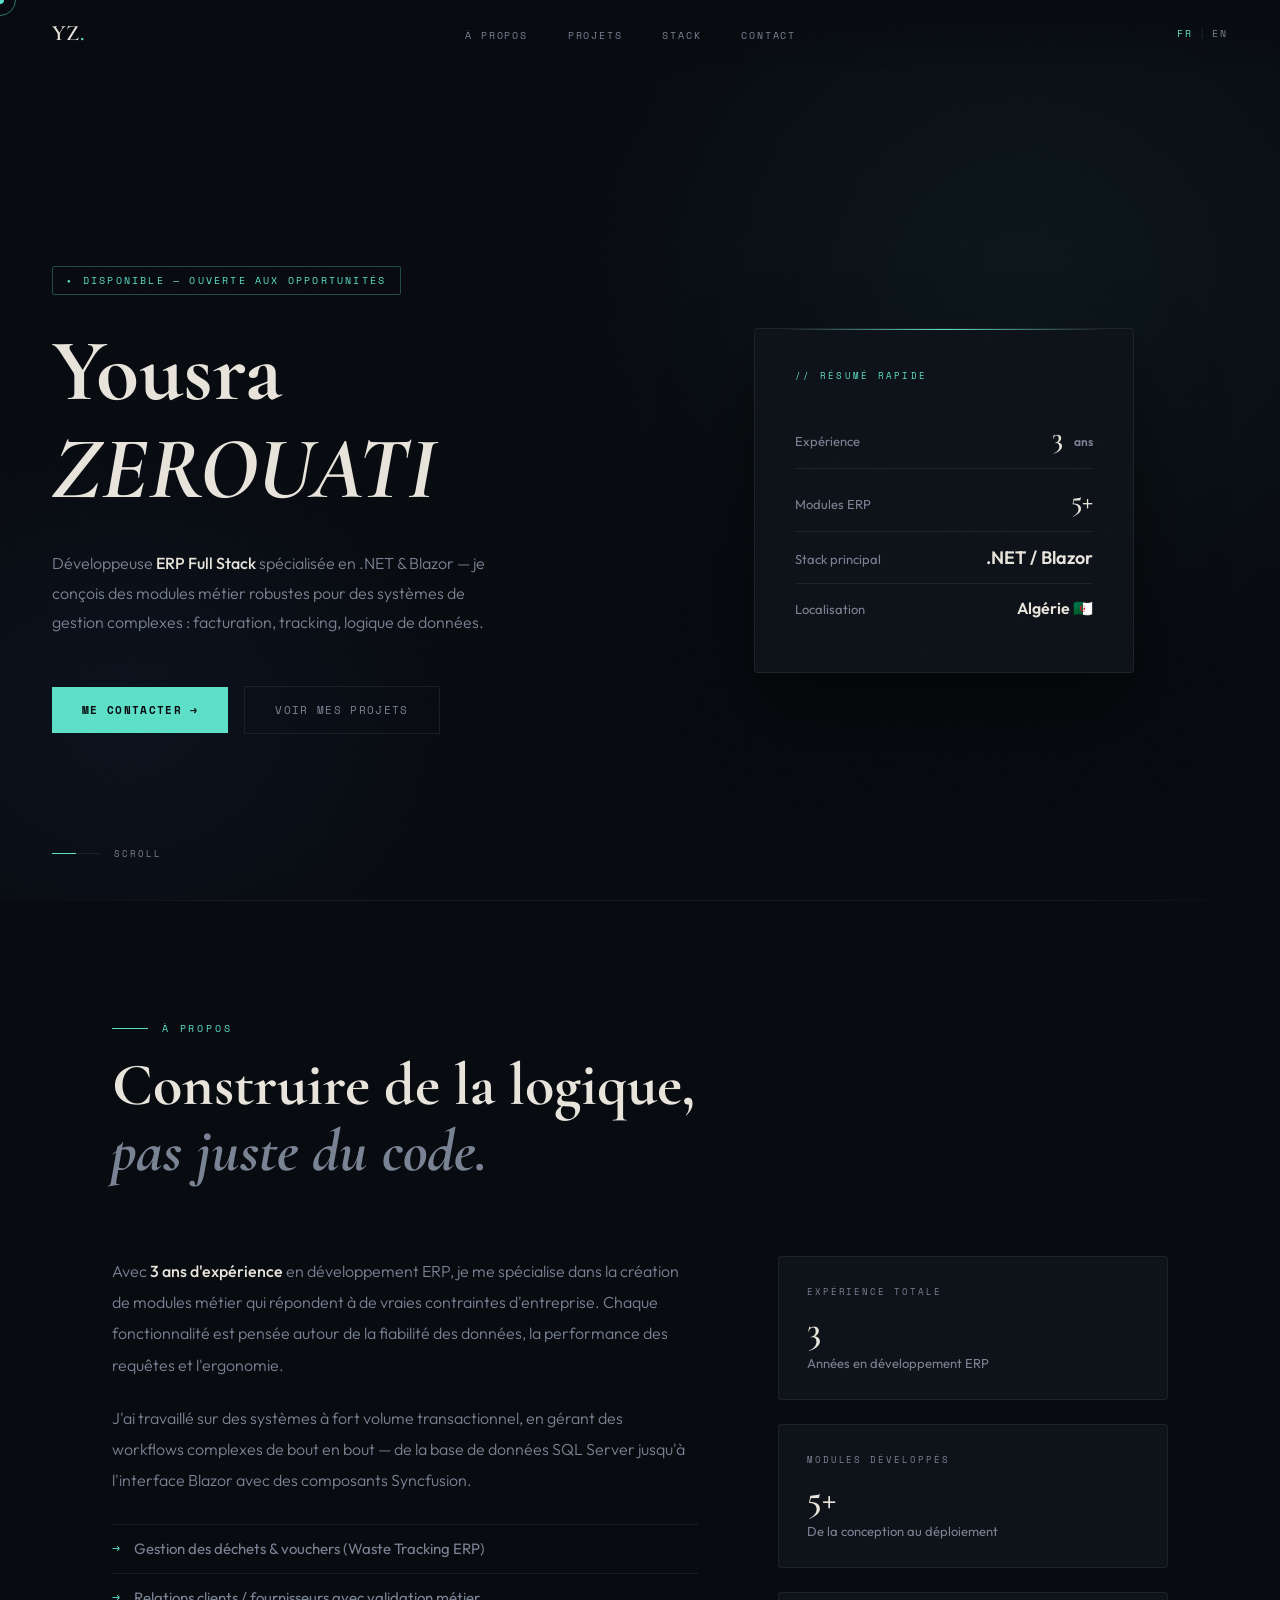
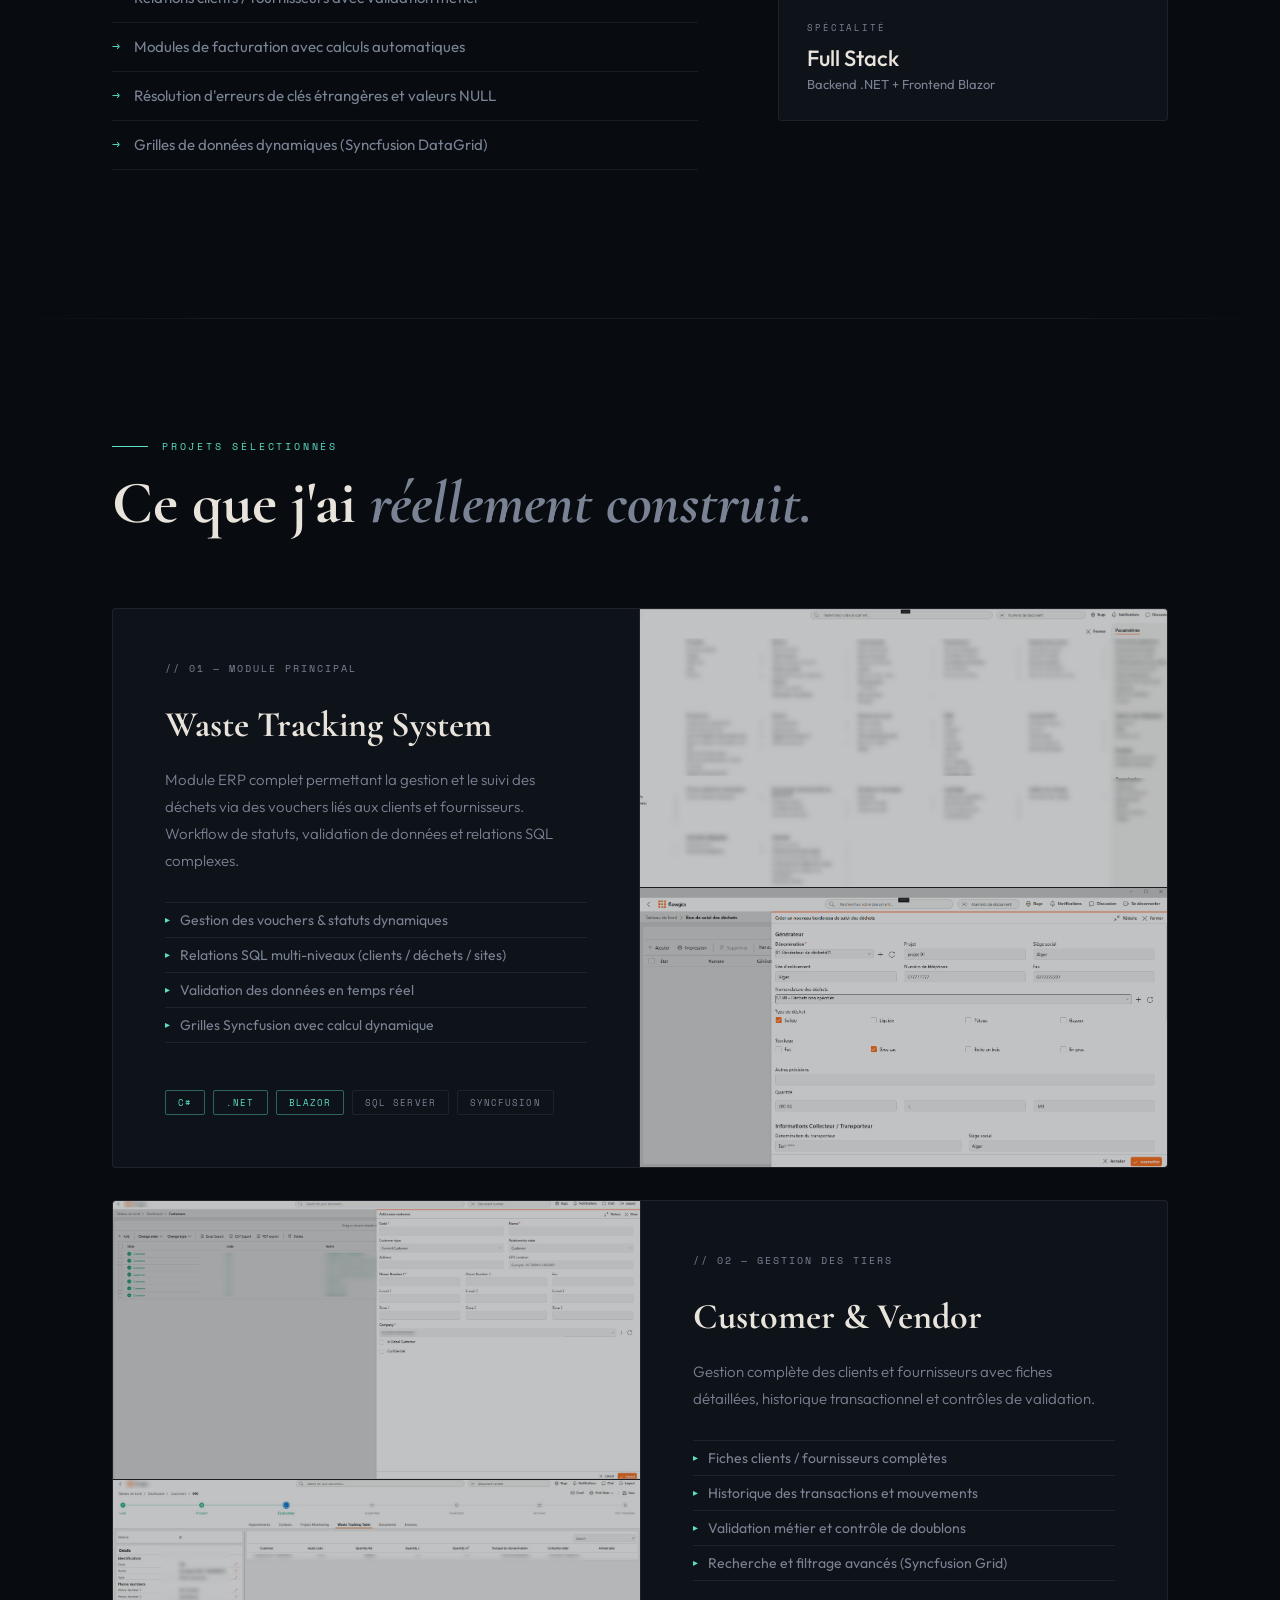
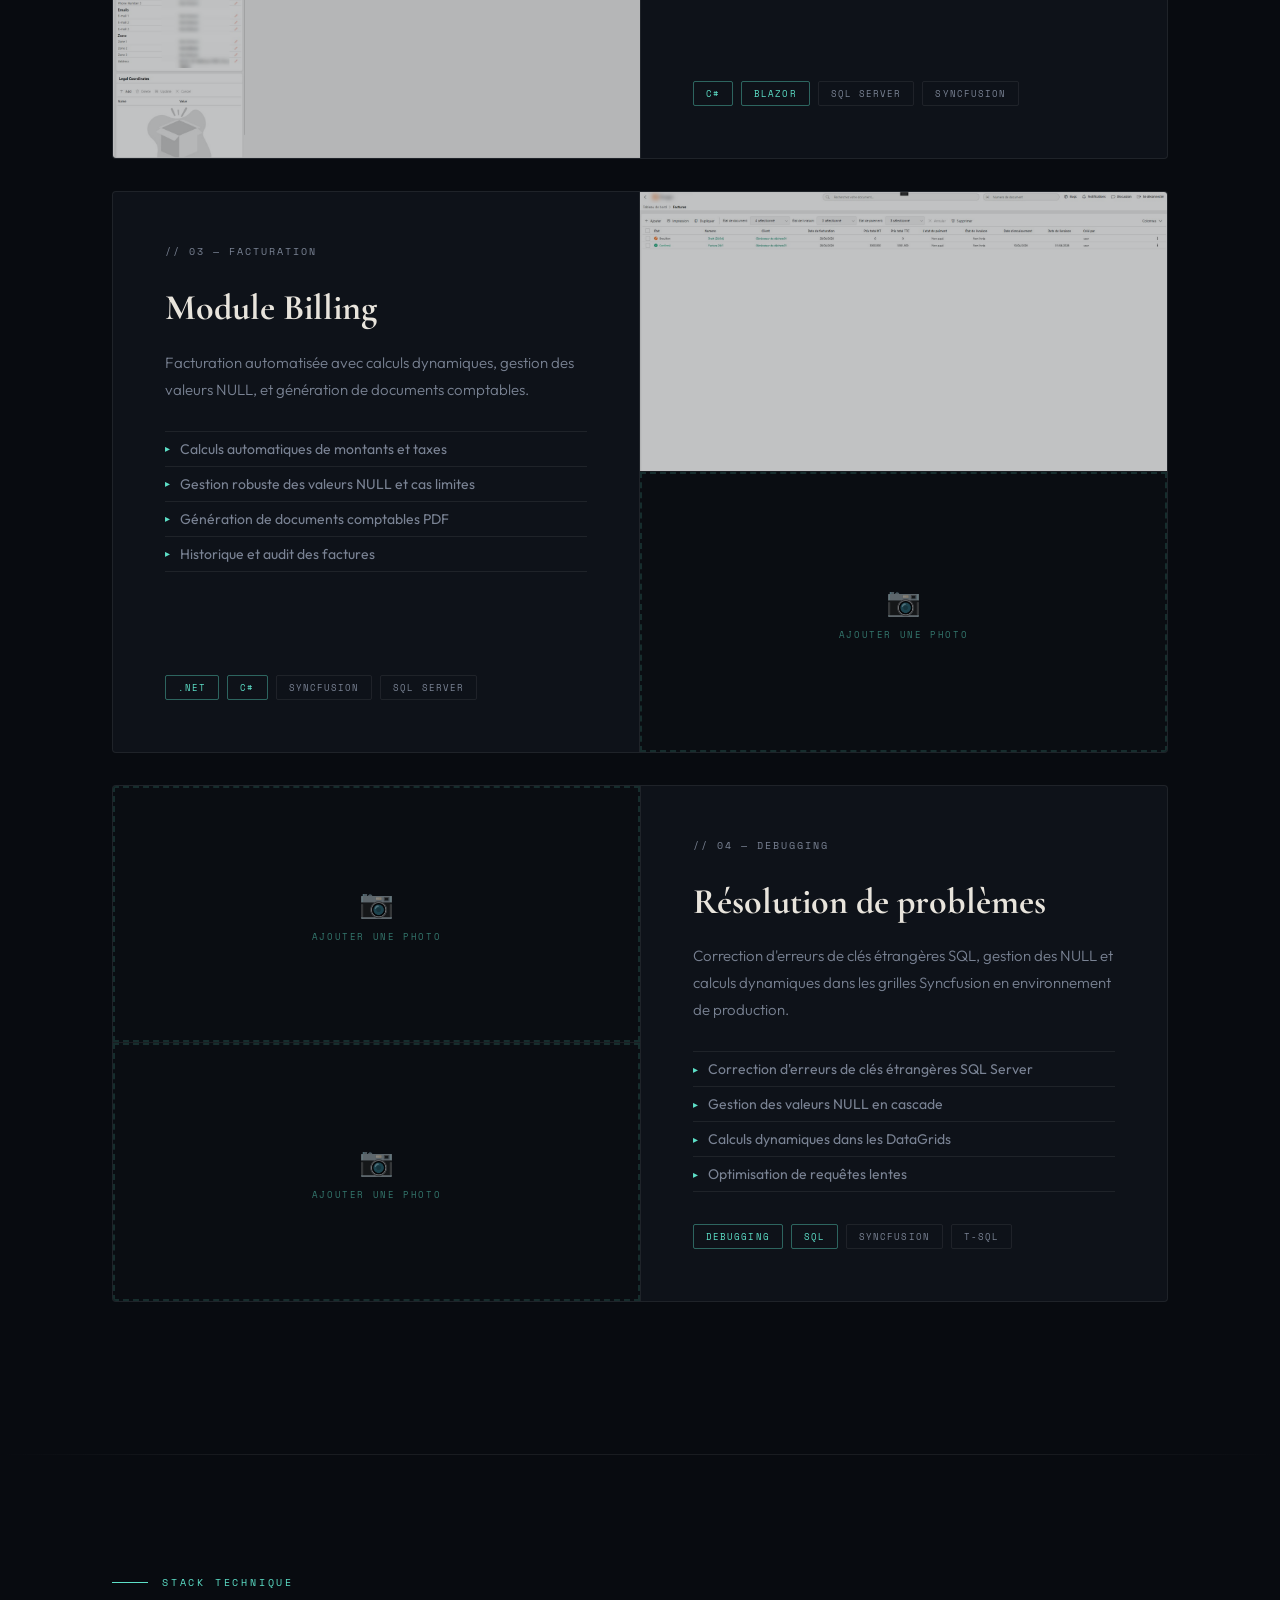
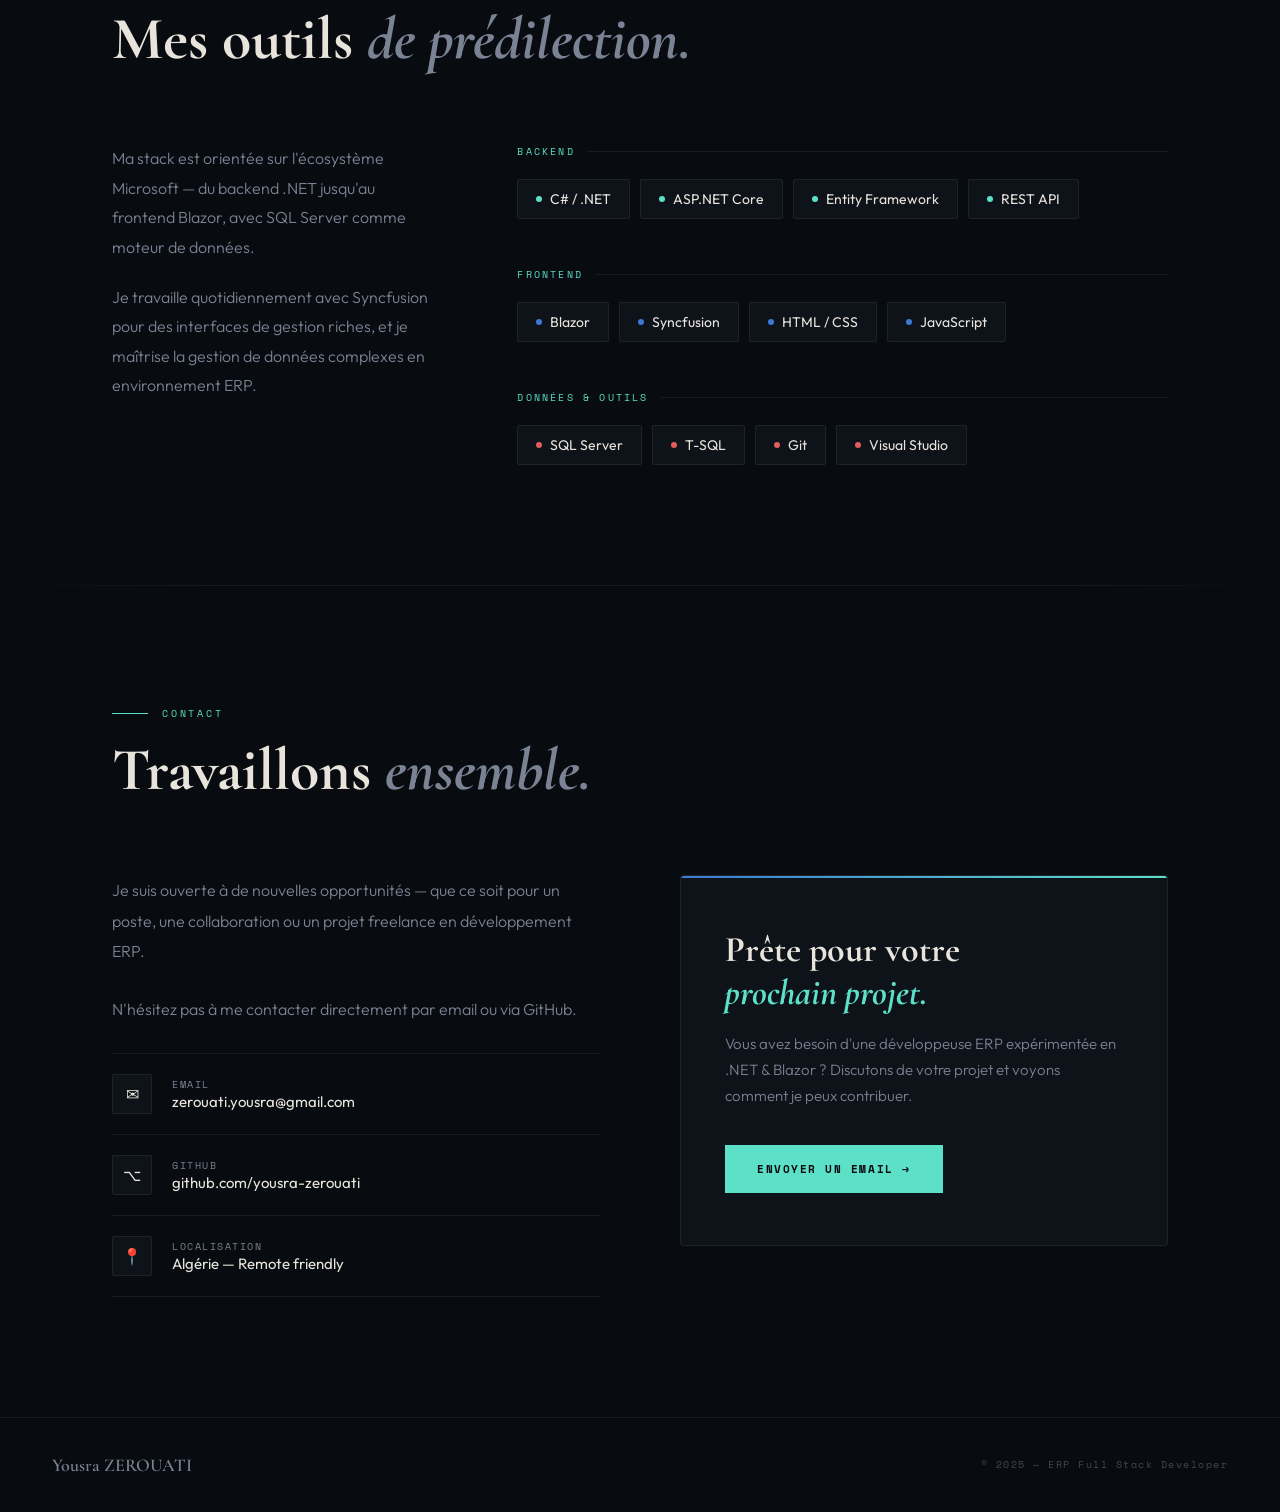
==== commit 6cd0a7ce: "Update index.html" ====
--- a/index.html
+++ b/index.html
@@ -522,12 +522,10 @@
       </div>
       <!-- Galerie — ajoutez vos images ici (remplacez les src) -->
       <div class="project-gallery">
-        <div class="gallery-item placeholder">
-          <div class="upload-btn" onclick="triggerUpload('billing-img-1')">
-            <span class="upload-icon">📷</span>
-            <span class="upload-text" data-i18n="upload_label">Ajouter une photo</span>
-          </div>
-          <input type="file" id="billing-img-1" accept="image/*" style="display:none" onchange="loadPreview(this)"/>
+            <div class="gallery-item" onclick="openModal(this.querySelector('img').src)">
+          <img src="BillingBrowse.PNG" alt="Billing Browse"/>
+          <div class="gallery-overlay"></div>
+          <div class="gallery-zoom">⤢</div>
         </div>
         <div class="gallery-item placeholder">
           <div class="upload-btn" onclick="triggerUpload('billing-img-2')">
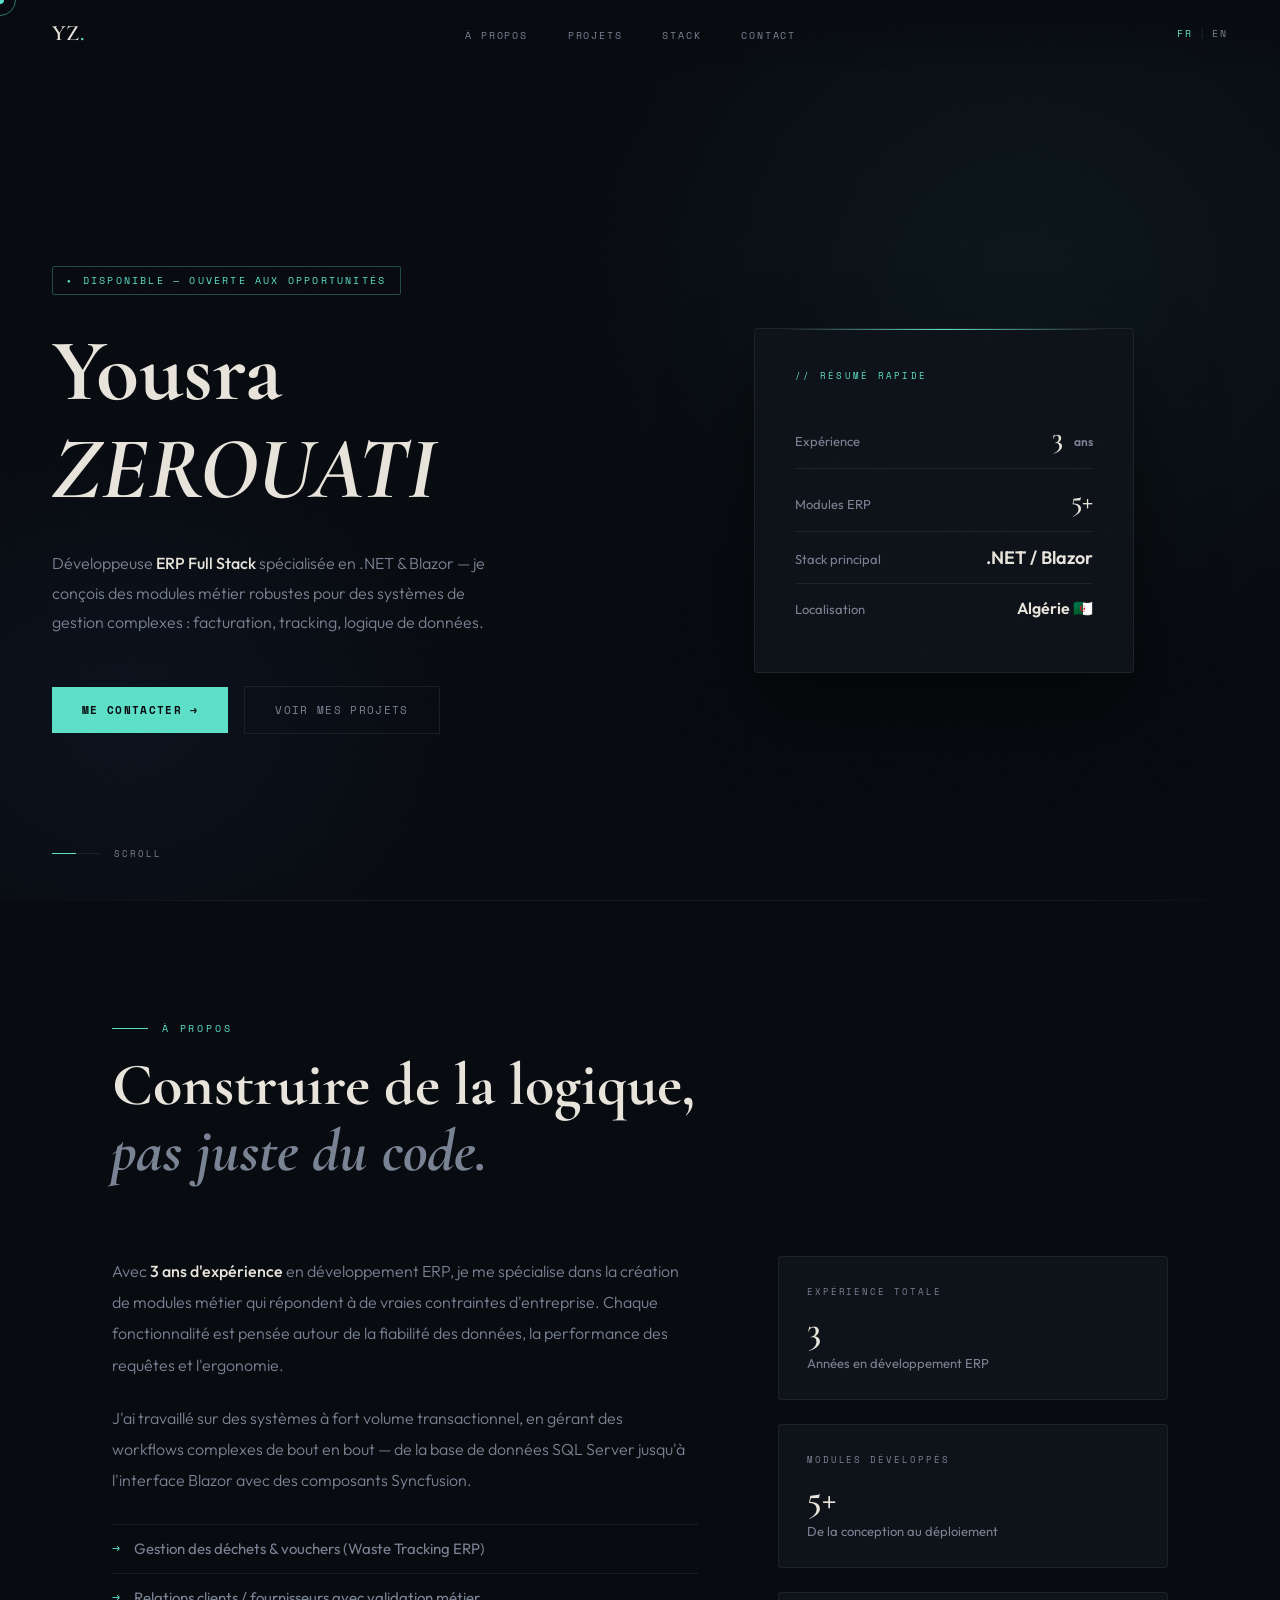
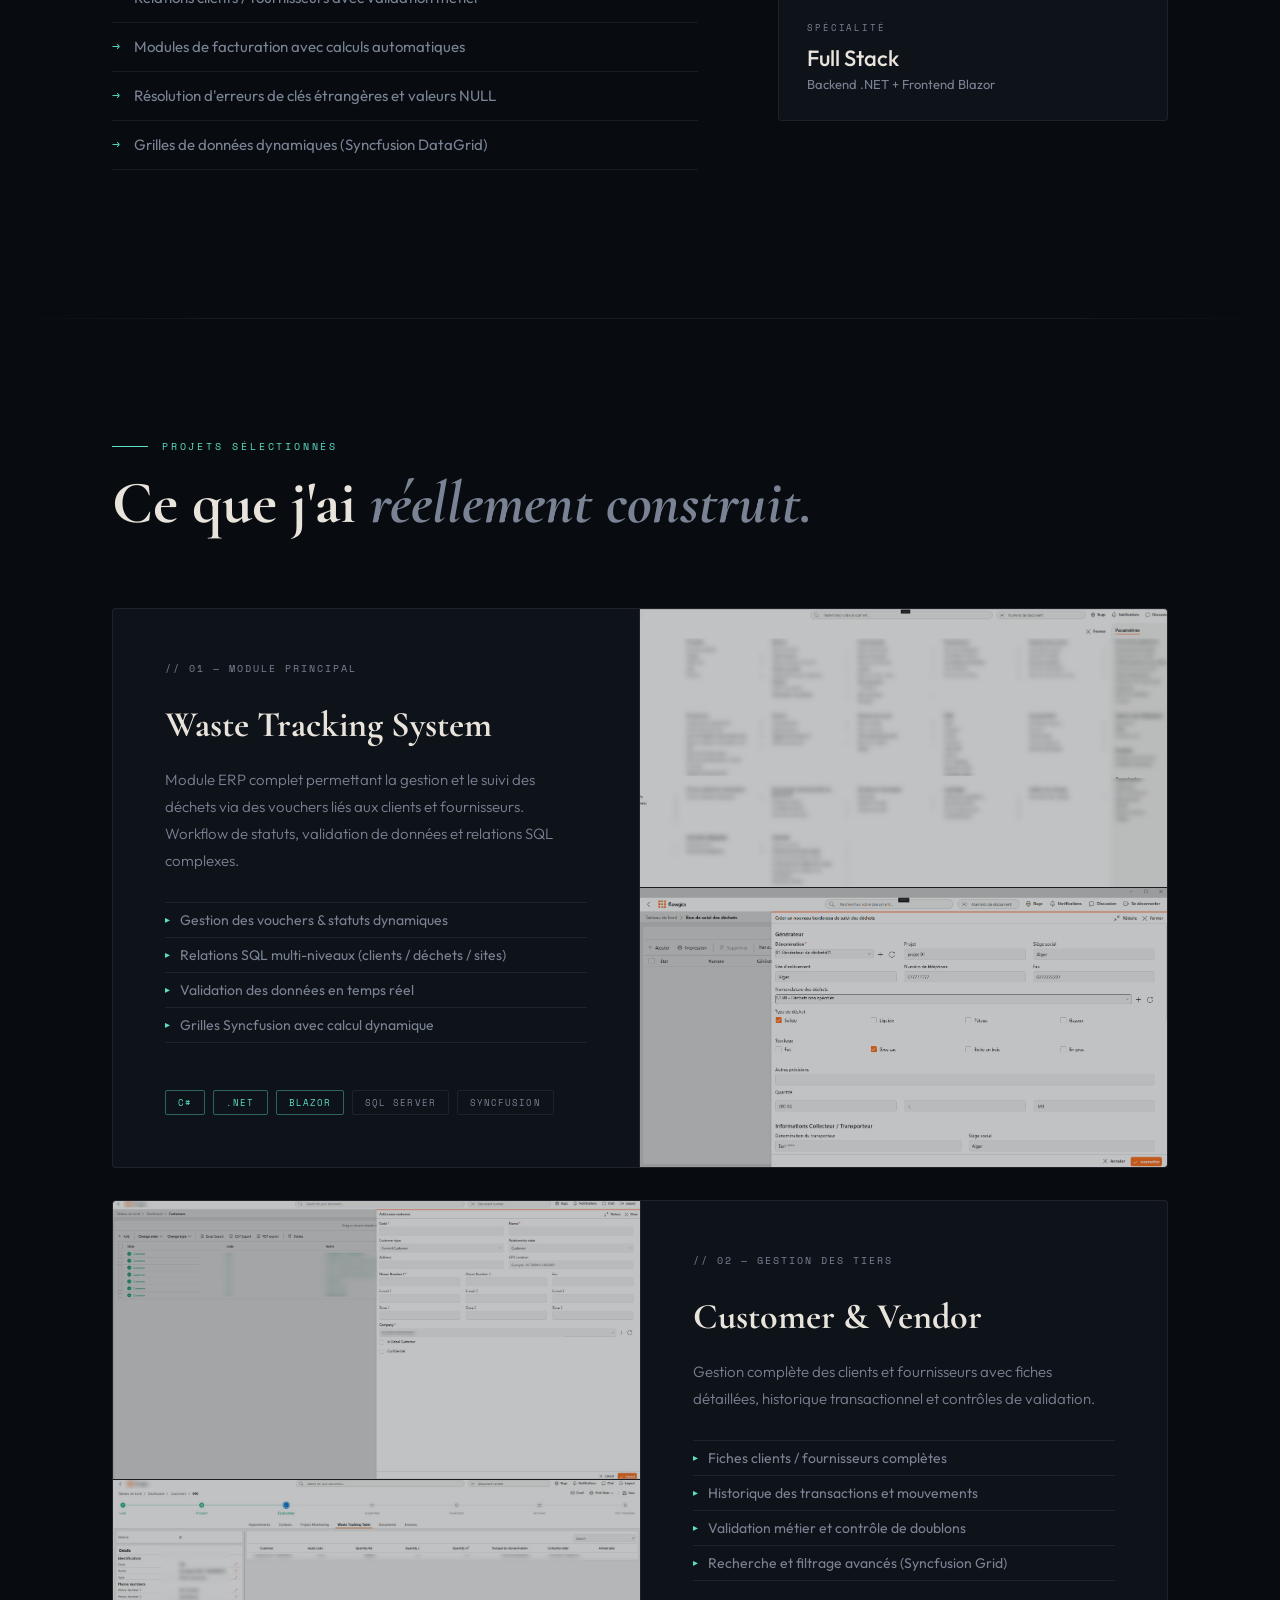
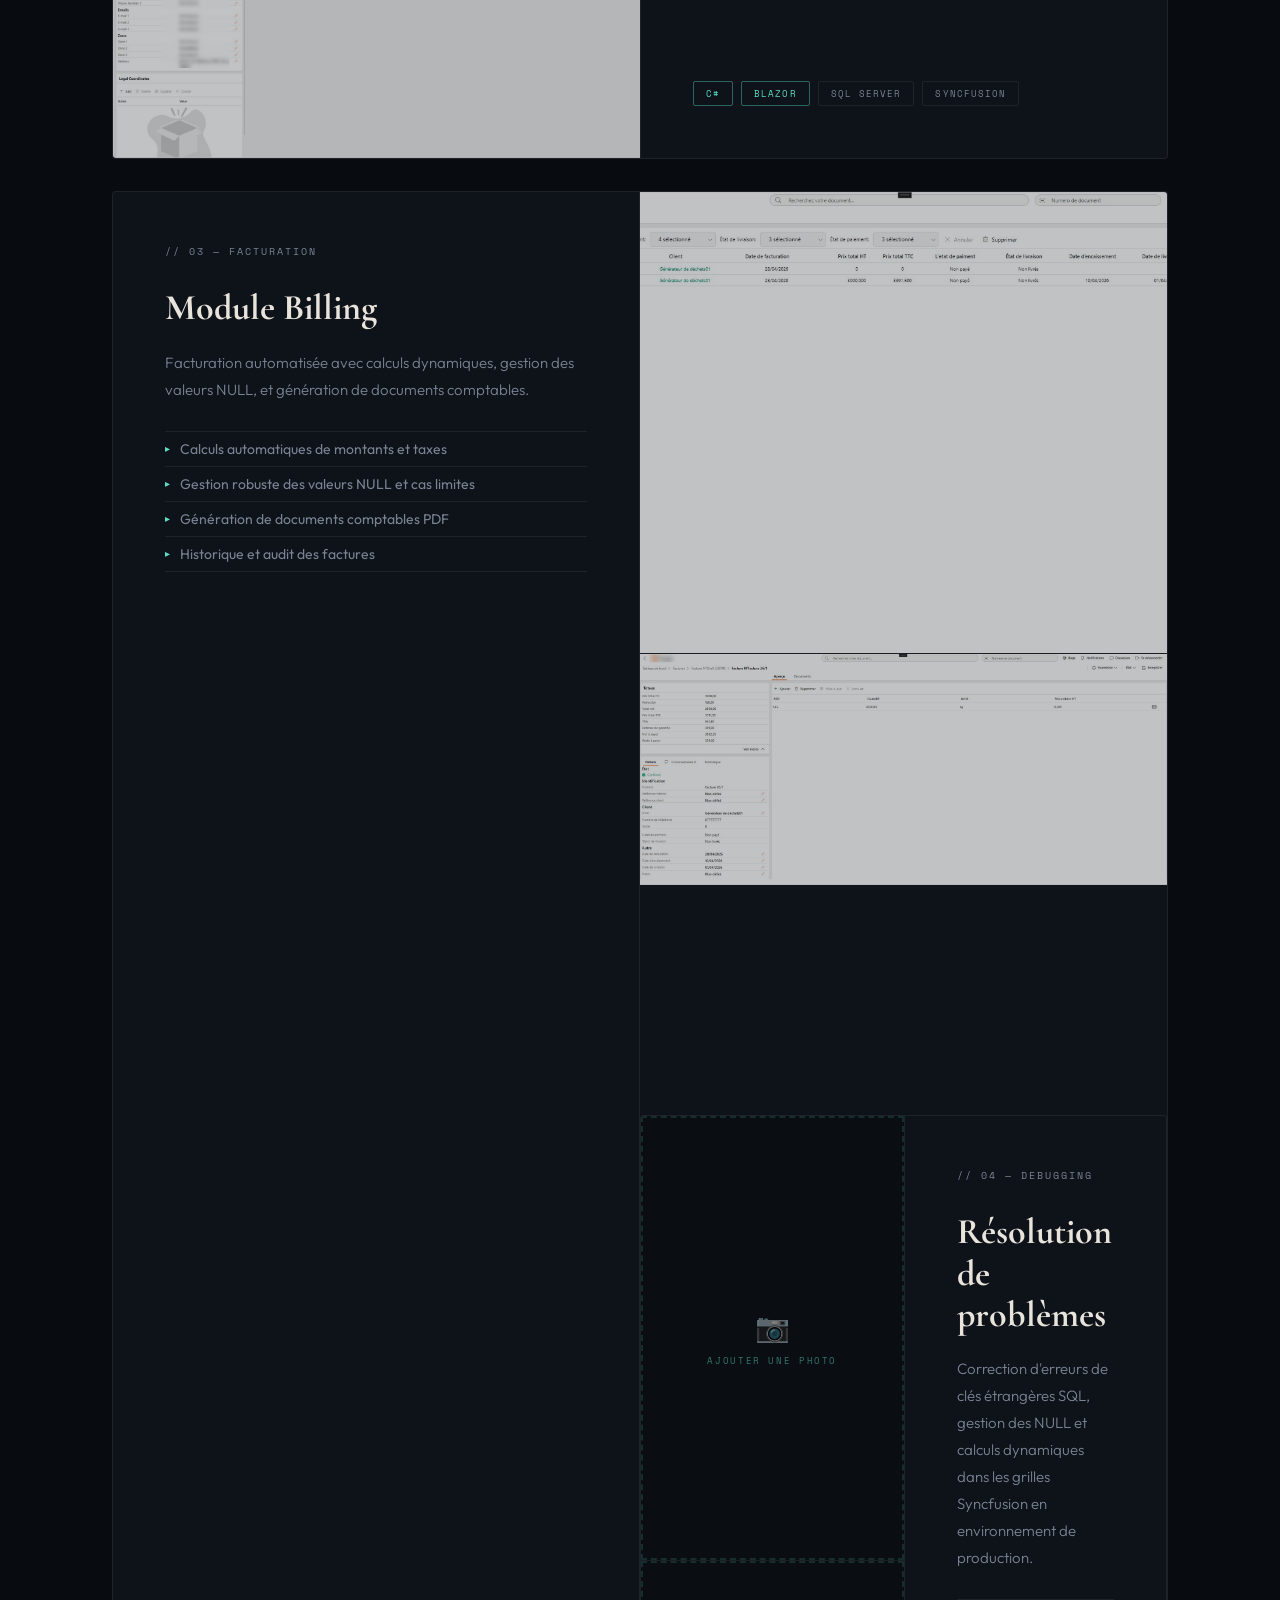
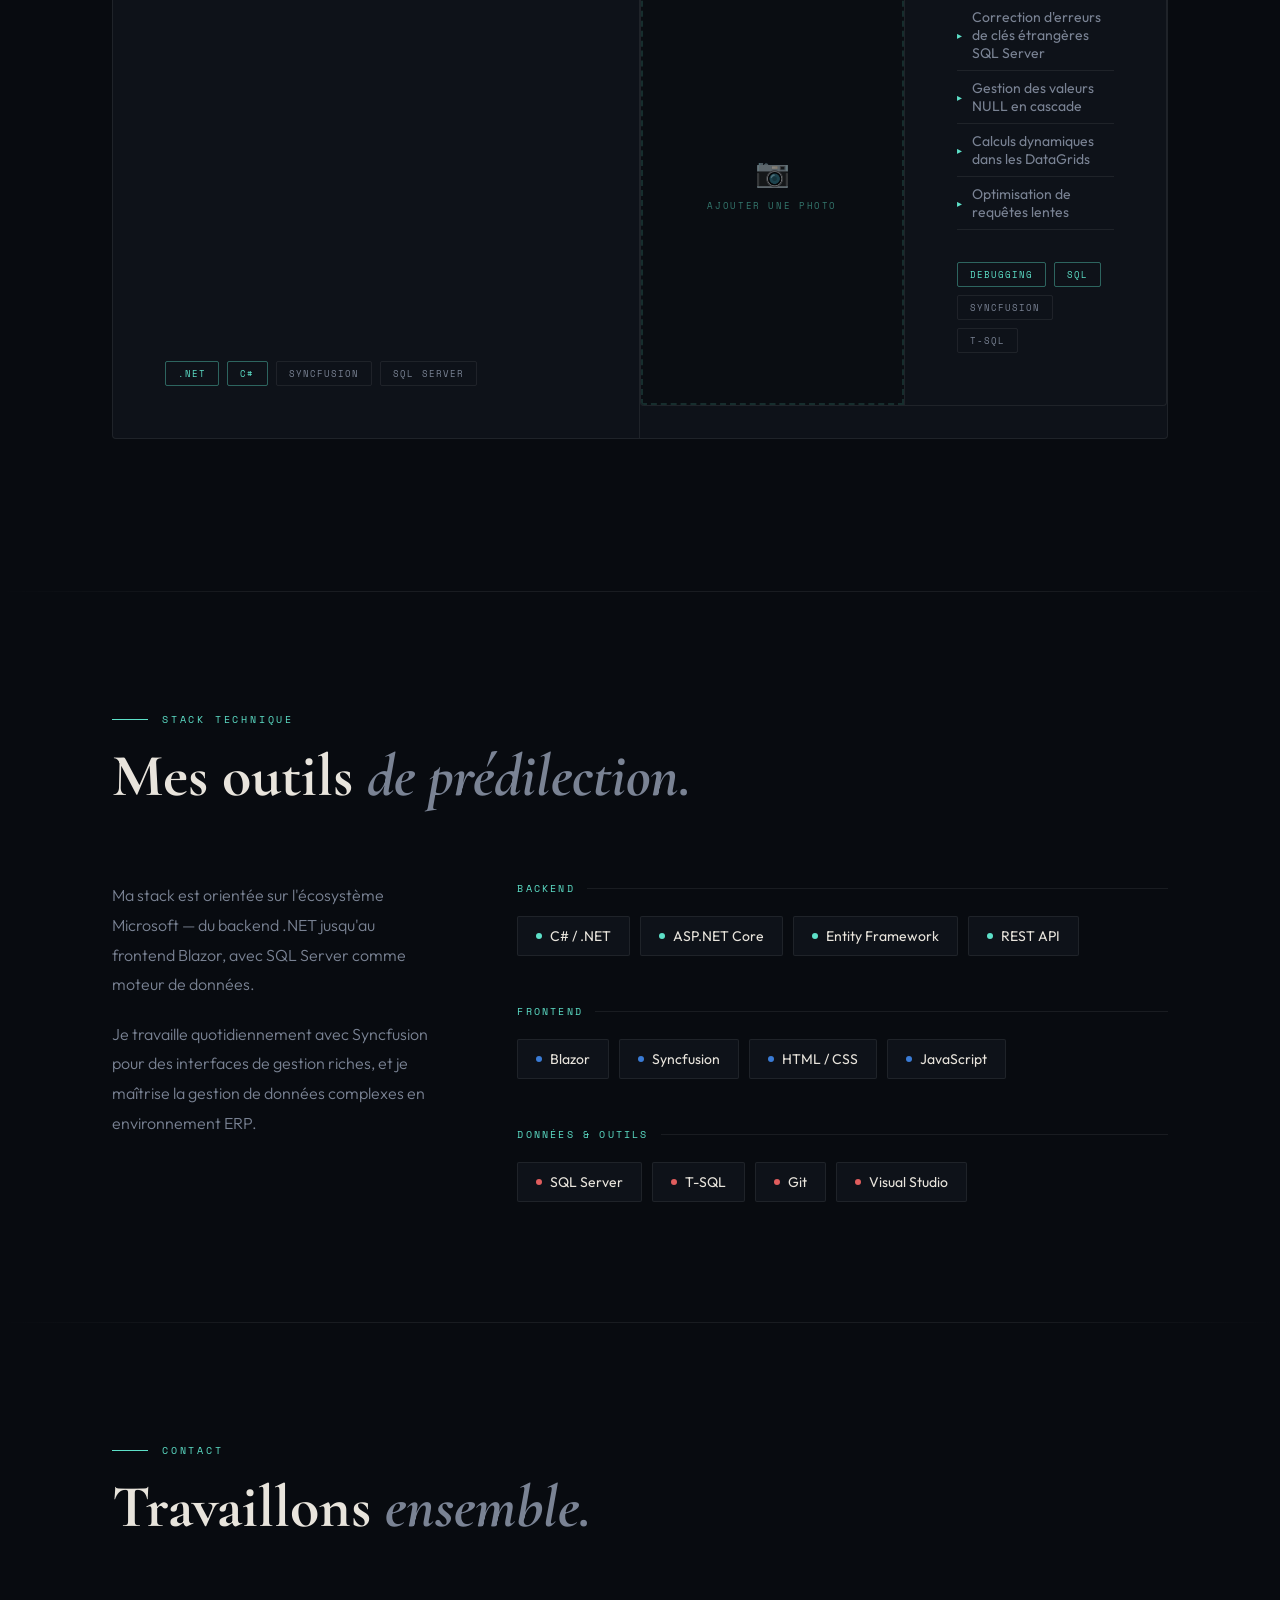
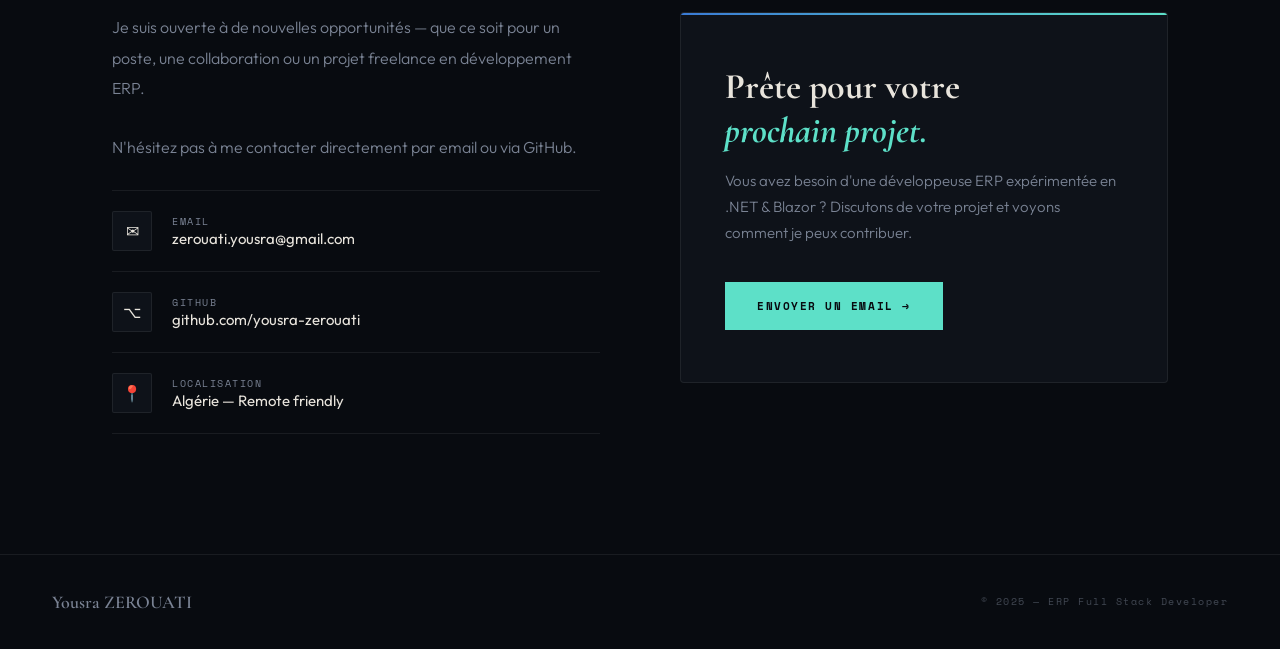
==== commit 675af69e: "Update index.html" ====
--- a/index.html
+++ b/index.html
@@ -418,7 +418,7 @@
 
 <div class="sep"></div>
 
-<!-- ══════════════════ PROJECTS ══════════════════ -->
+<!-- PROJECTS-->
 <section id="projects">
   <div class="wrap">
     <div class="section-header reveal">
@@ -448,7 +448,7 @@
           <span class="tag">Syncfusion</span>
         </div>
       </div>
-      <!-- Galerie — remplacez les src par vos vraies images -->
+     
       <div class="project-gallery">
         <div class="gallery-item" onclick="openModal(this.querySelector('img').src)">
           <img src="ERP-Menu.PNG" alt="ERP Menu"/>
@@ -484,7 +484,7 @@
           <span class="tag">Syncfusion</span>
         </div>
       </div>
-      <!-- Galerie — remplacez les src par vos vraies images -->
+    
       <div class="project-gallery">
         <div class="gallery-item" onclick="openModal(this.querySelector('img').src)">
           <img src="CustomerBrowse.PNG" alt="Customer Browse"/>
@@ -520,21 +520,19 @@
           <span class="tag">SQL Server</span>
         </div>
       </div>
-      <!-- Galerie — ajoutez vos images ici (remplacez les src) -->
+    
       <div class="project-gallery">
             <div class="gallery-item" onclick="openModal(this.querySelector('img').src)">
           <img src="BillingBrowse.PNG" alt="Billing Browse"/>
           <div class="gallery-overlay"></div>
           <div class="gallery-zoom">⤢</div>
         </div>
-        <div class="gallery-item placeholder">
-          <div class="upload-btn" onclick="triggerUpload('billing-img-2')">
-            <span class="upload-icon">📷</span>
-            <span class="upload-text" data-i18n="upload_label">Ajouter une photo</span>
-          </div>
-          <input type="file" id="billing-img-2" accept="image/*" style="display:none" onchange="loadPreview(this)"/>
-        </div>
-      </div>
+            <div class="project-gallery">
+            <div class="gallery-item" onclick="openModal(this.querySelector('img').src)">
+          <img src="BillingView.PNG" alt="Billing Browse"/>
+          <div class="gallery-overlay"></div>
+          <div class="gallery-zoom">⤢</div>
+        </div>
     </div>
 
     <!-- ── Projet 04 : Debug & Résolution ── -->
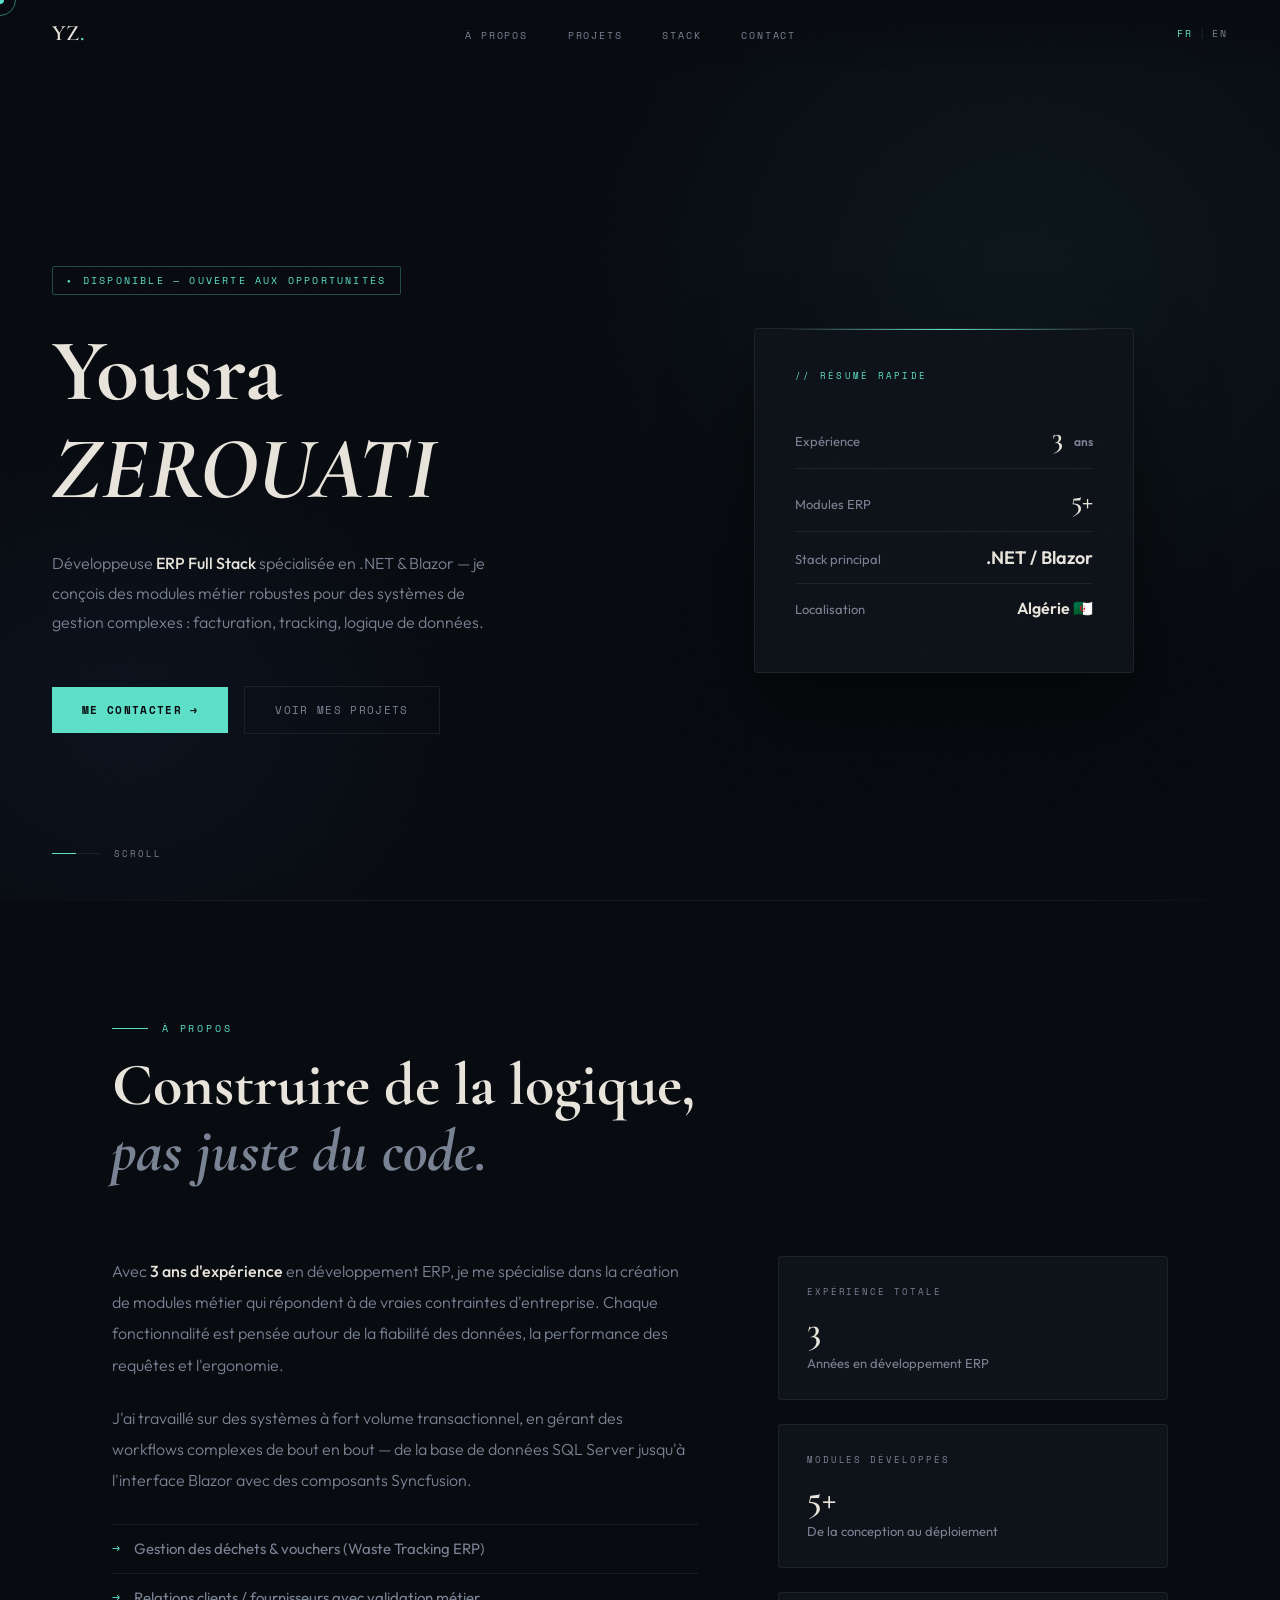
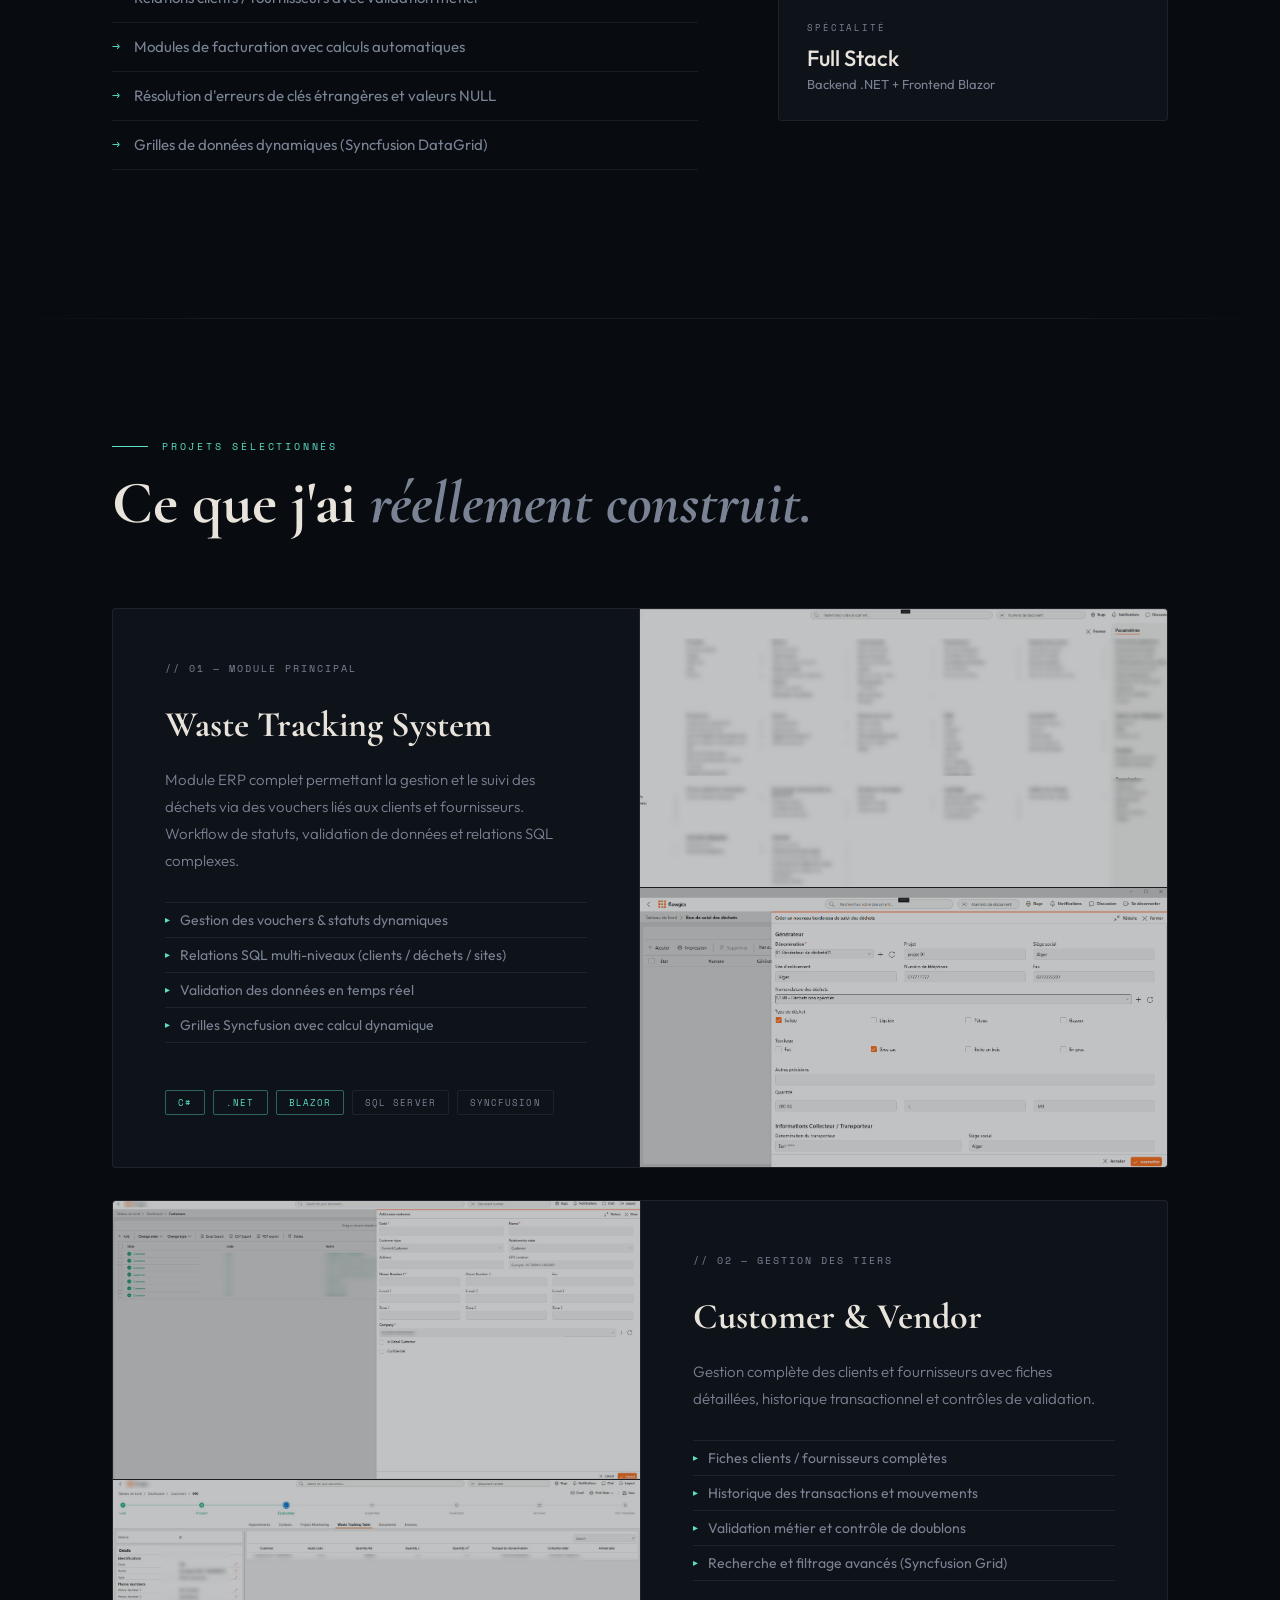
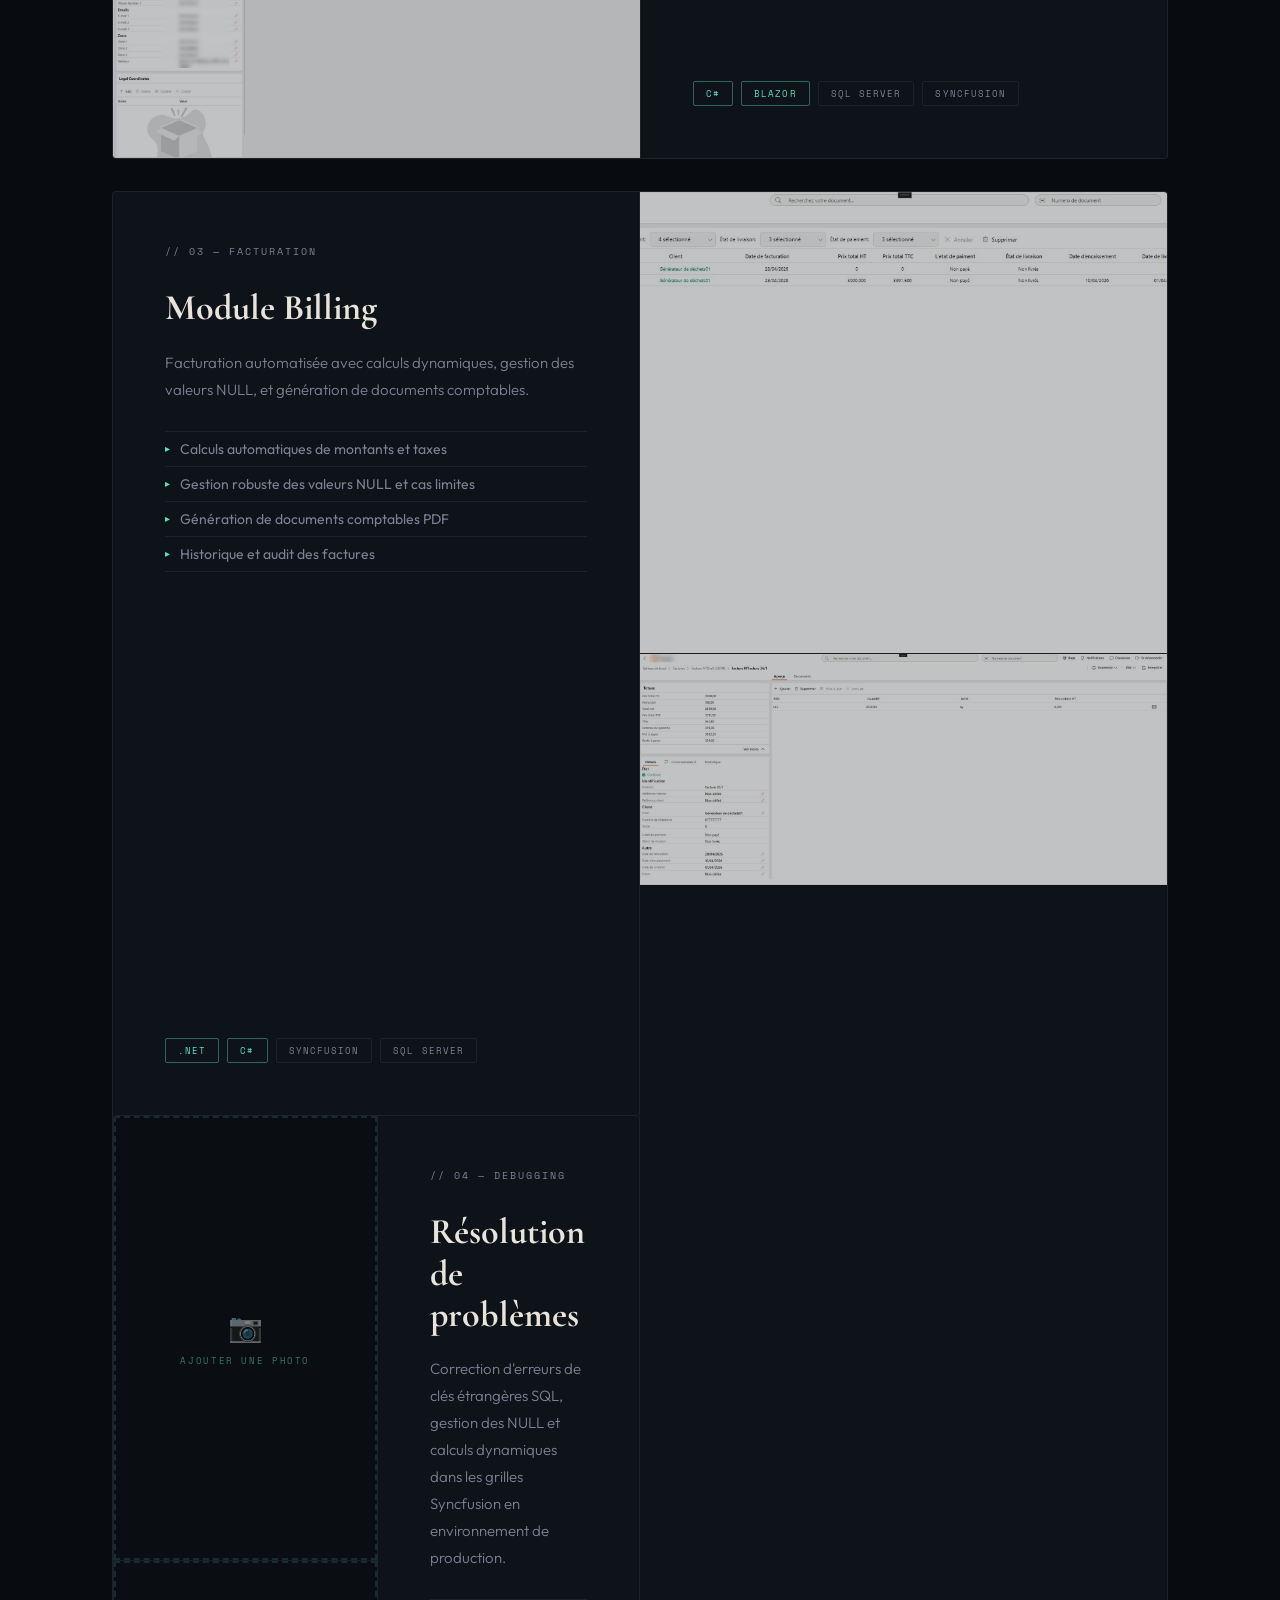
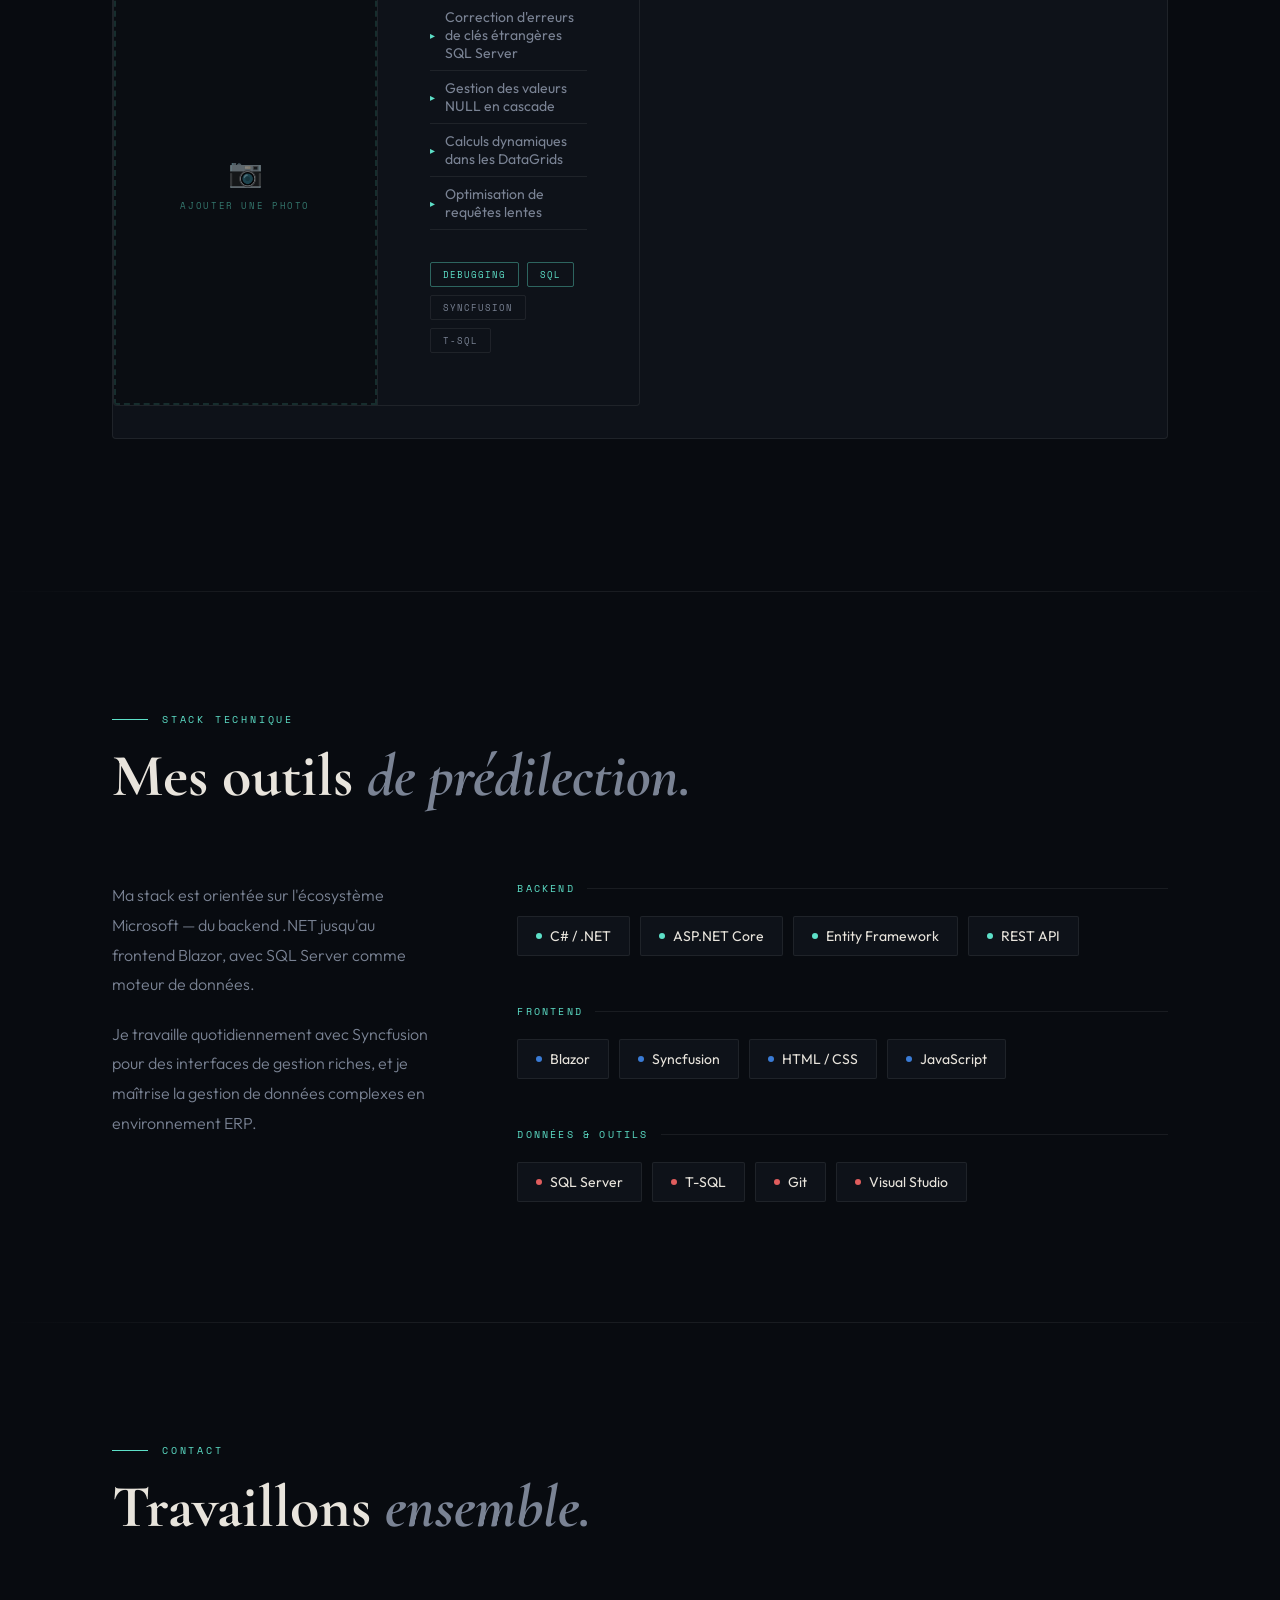
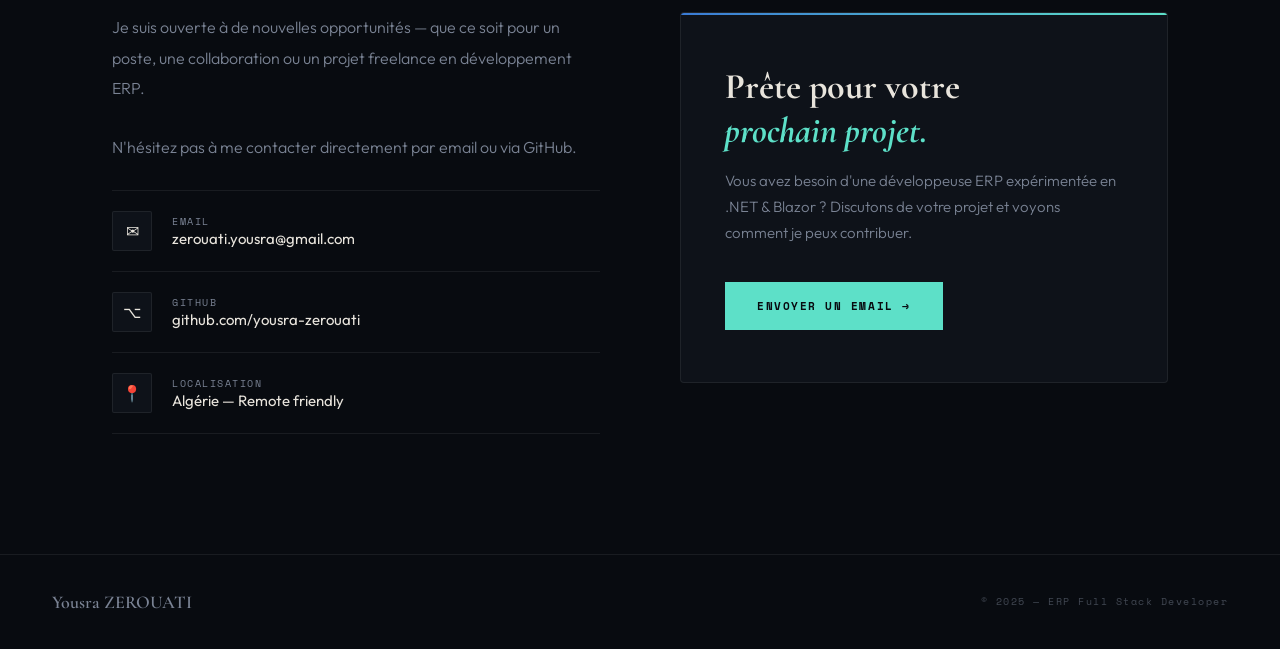
==== commit 39796b3b: "Update index.html" ====
--- a/index.html
+++ b/index.html
@@ -533,6 +533,7 @@
           <div class="gallery-overlay"></div>
           <div class="gallery-zoom">⤢</div>
         </div>
+          </div>    
     </div>
 
     <!-- ── Projet 04 : Debug & Résolution ── -->
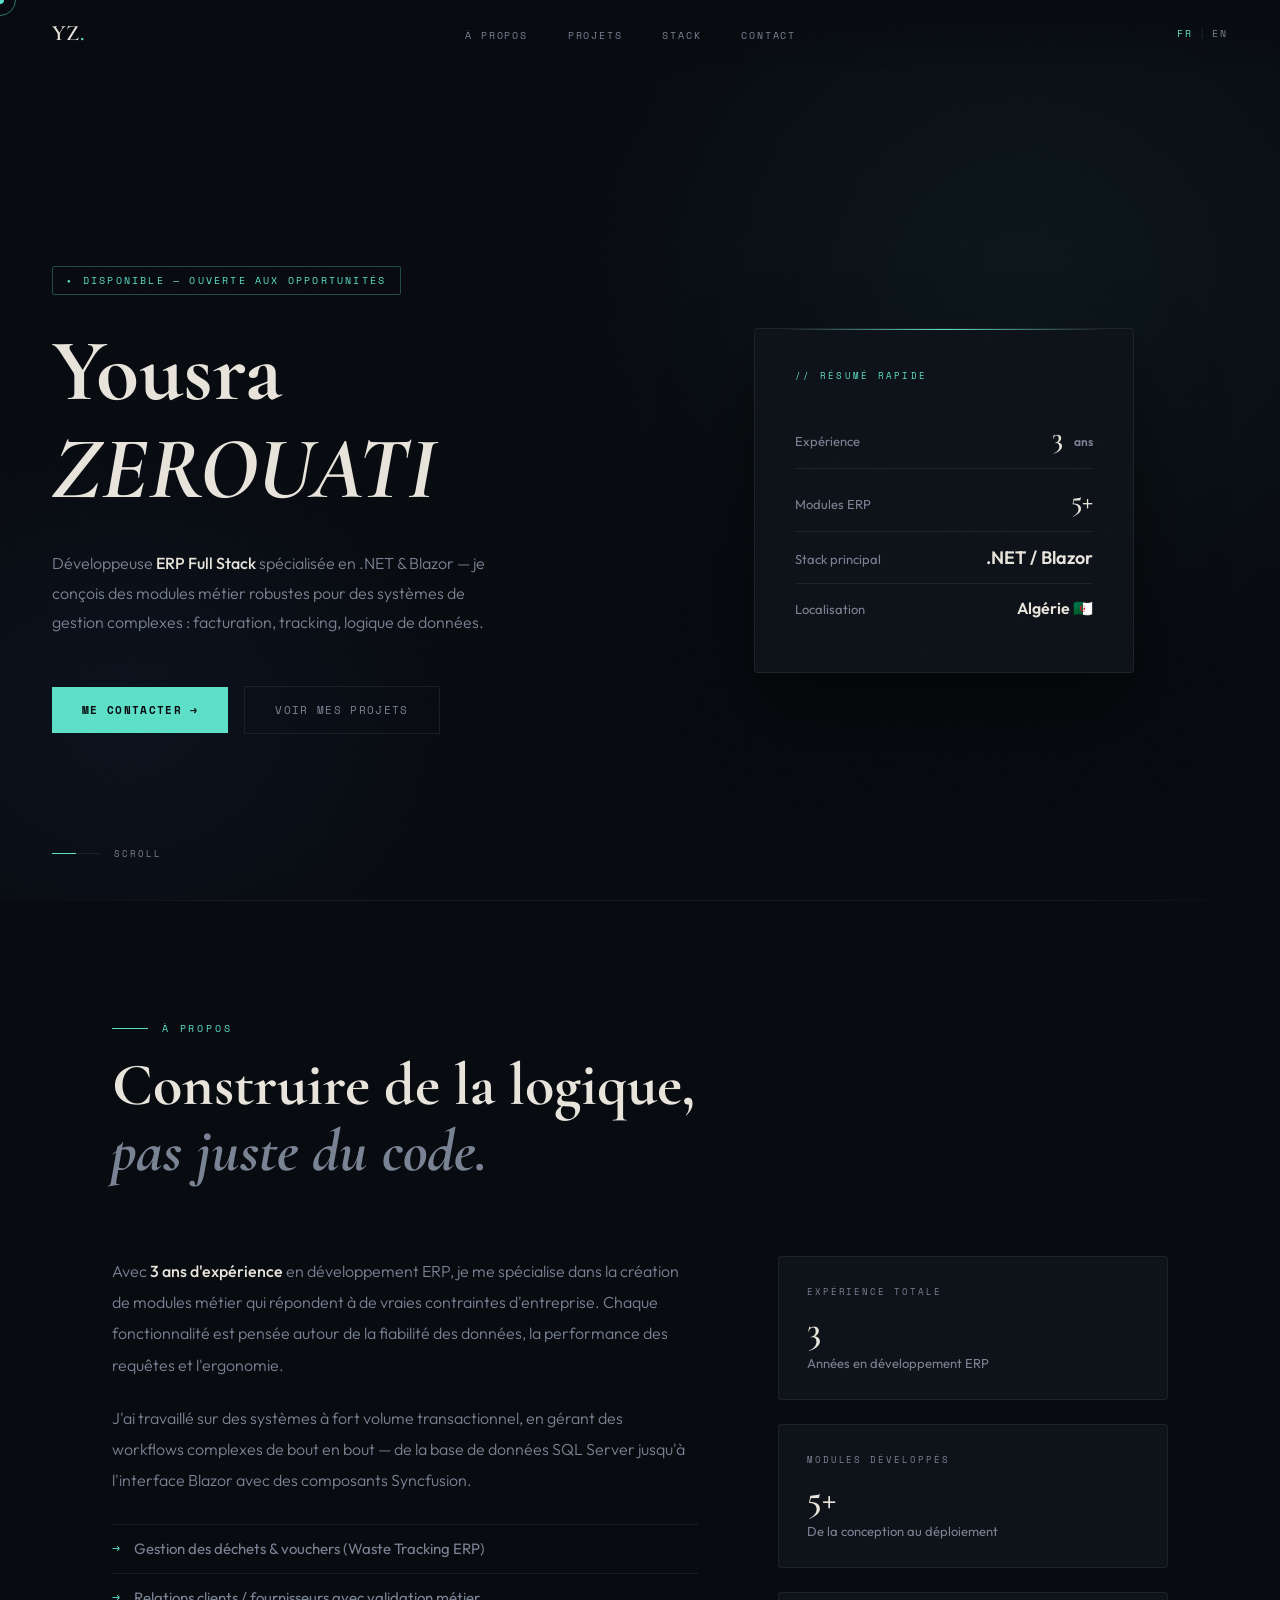
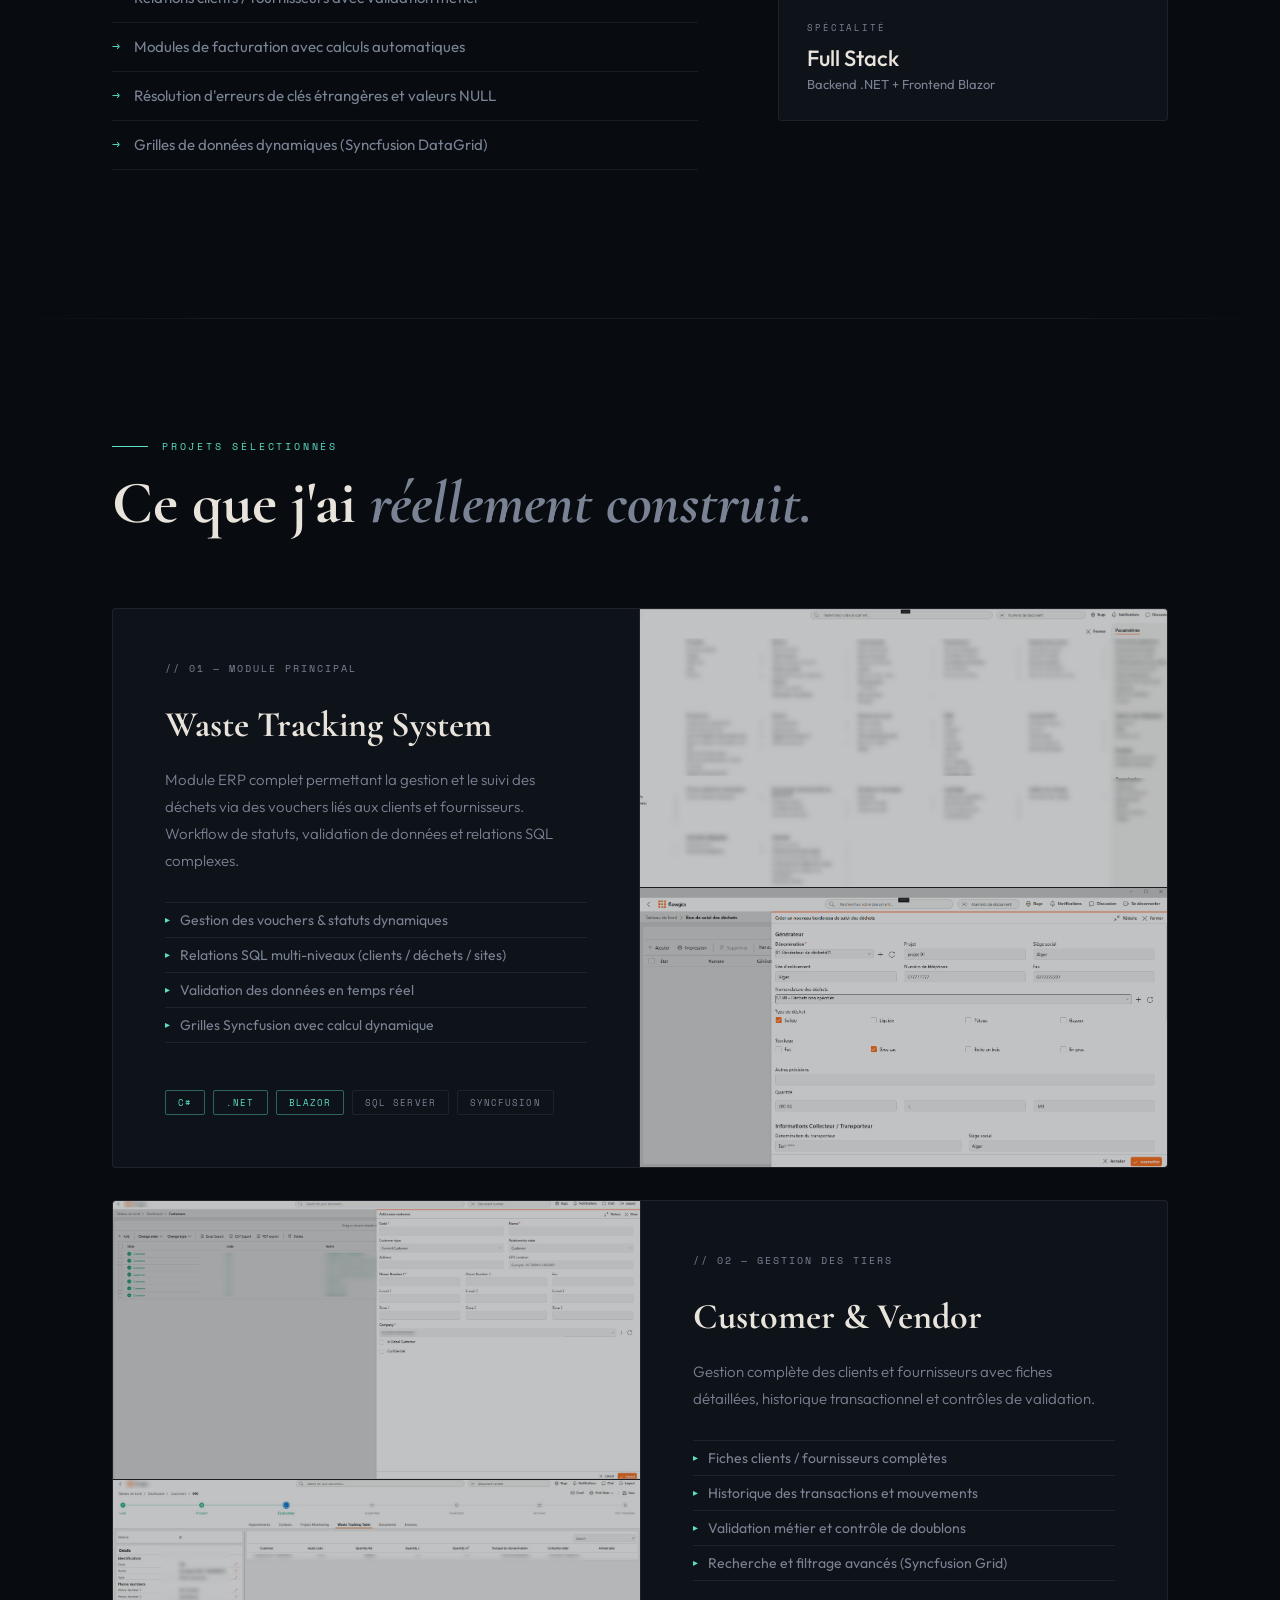
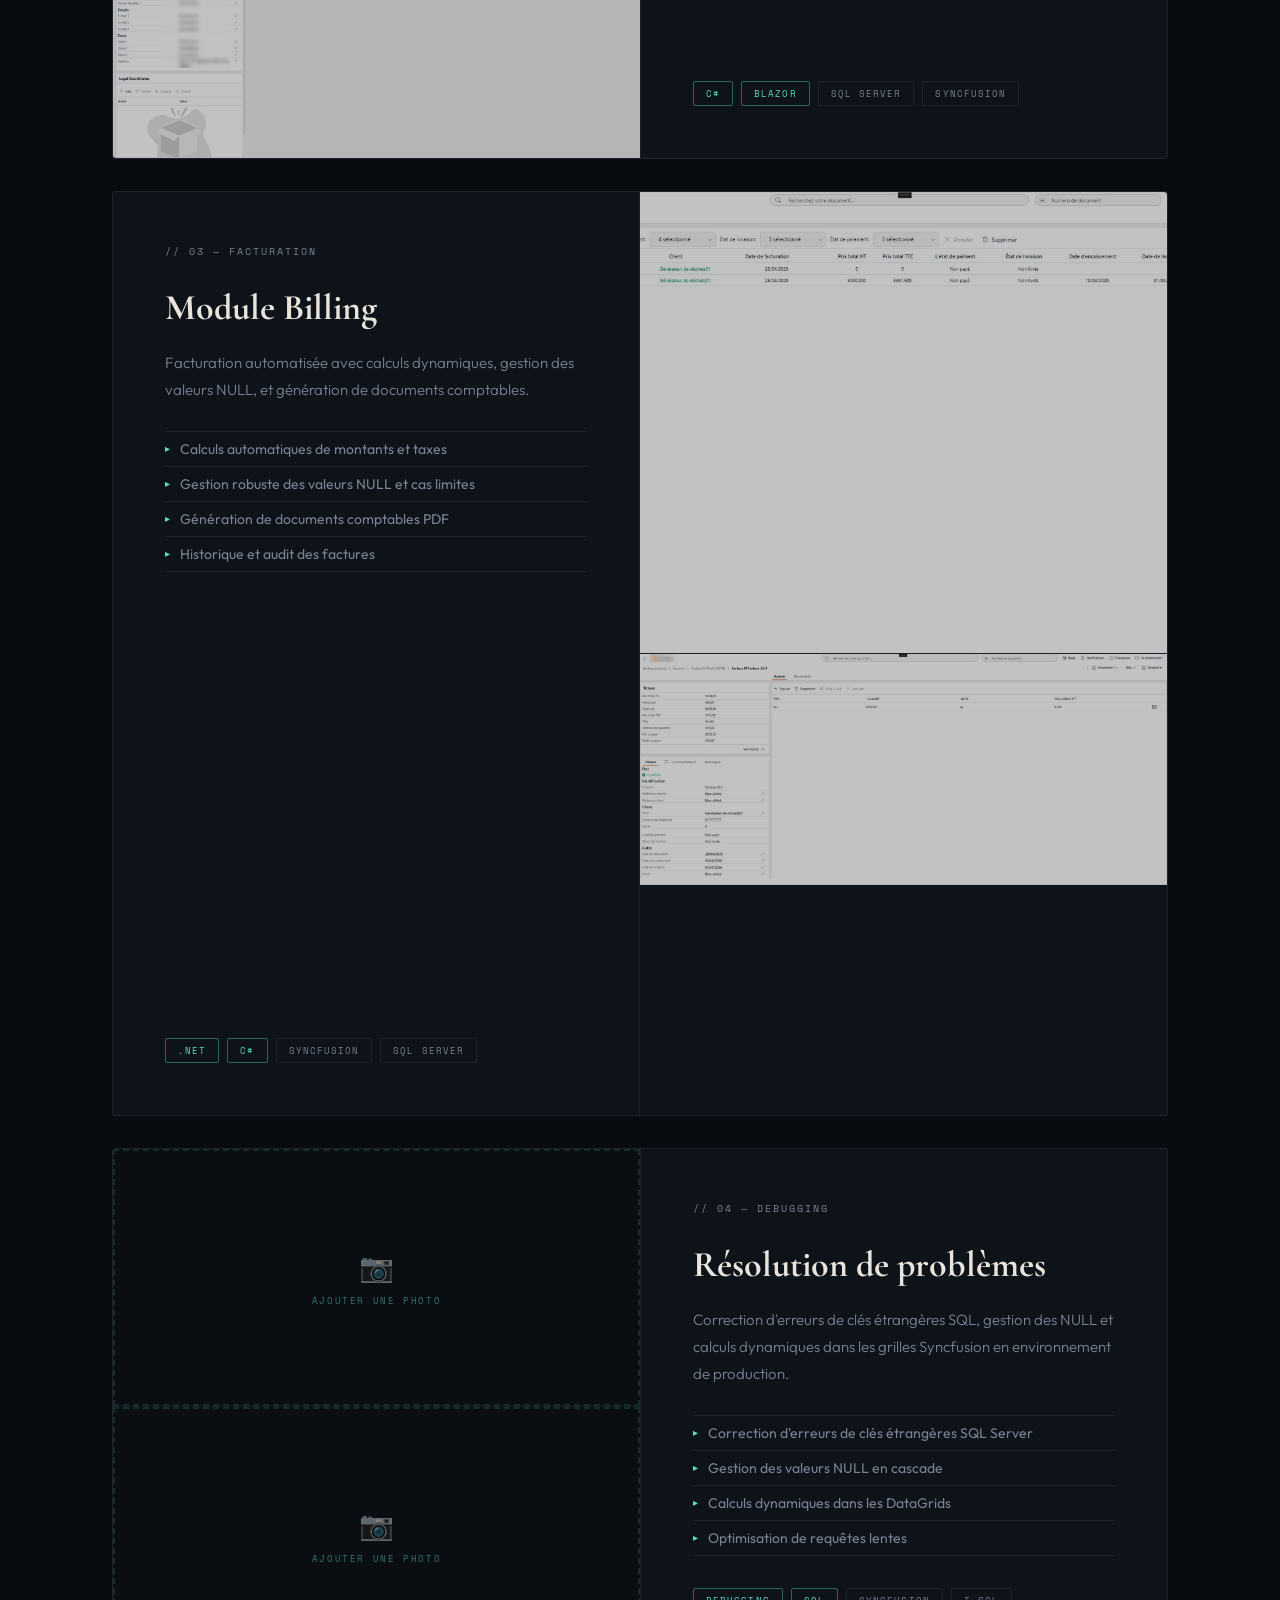
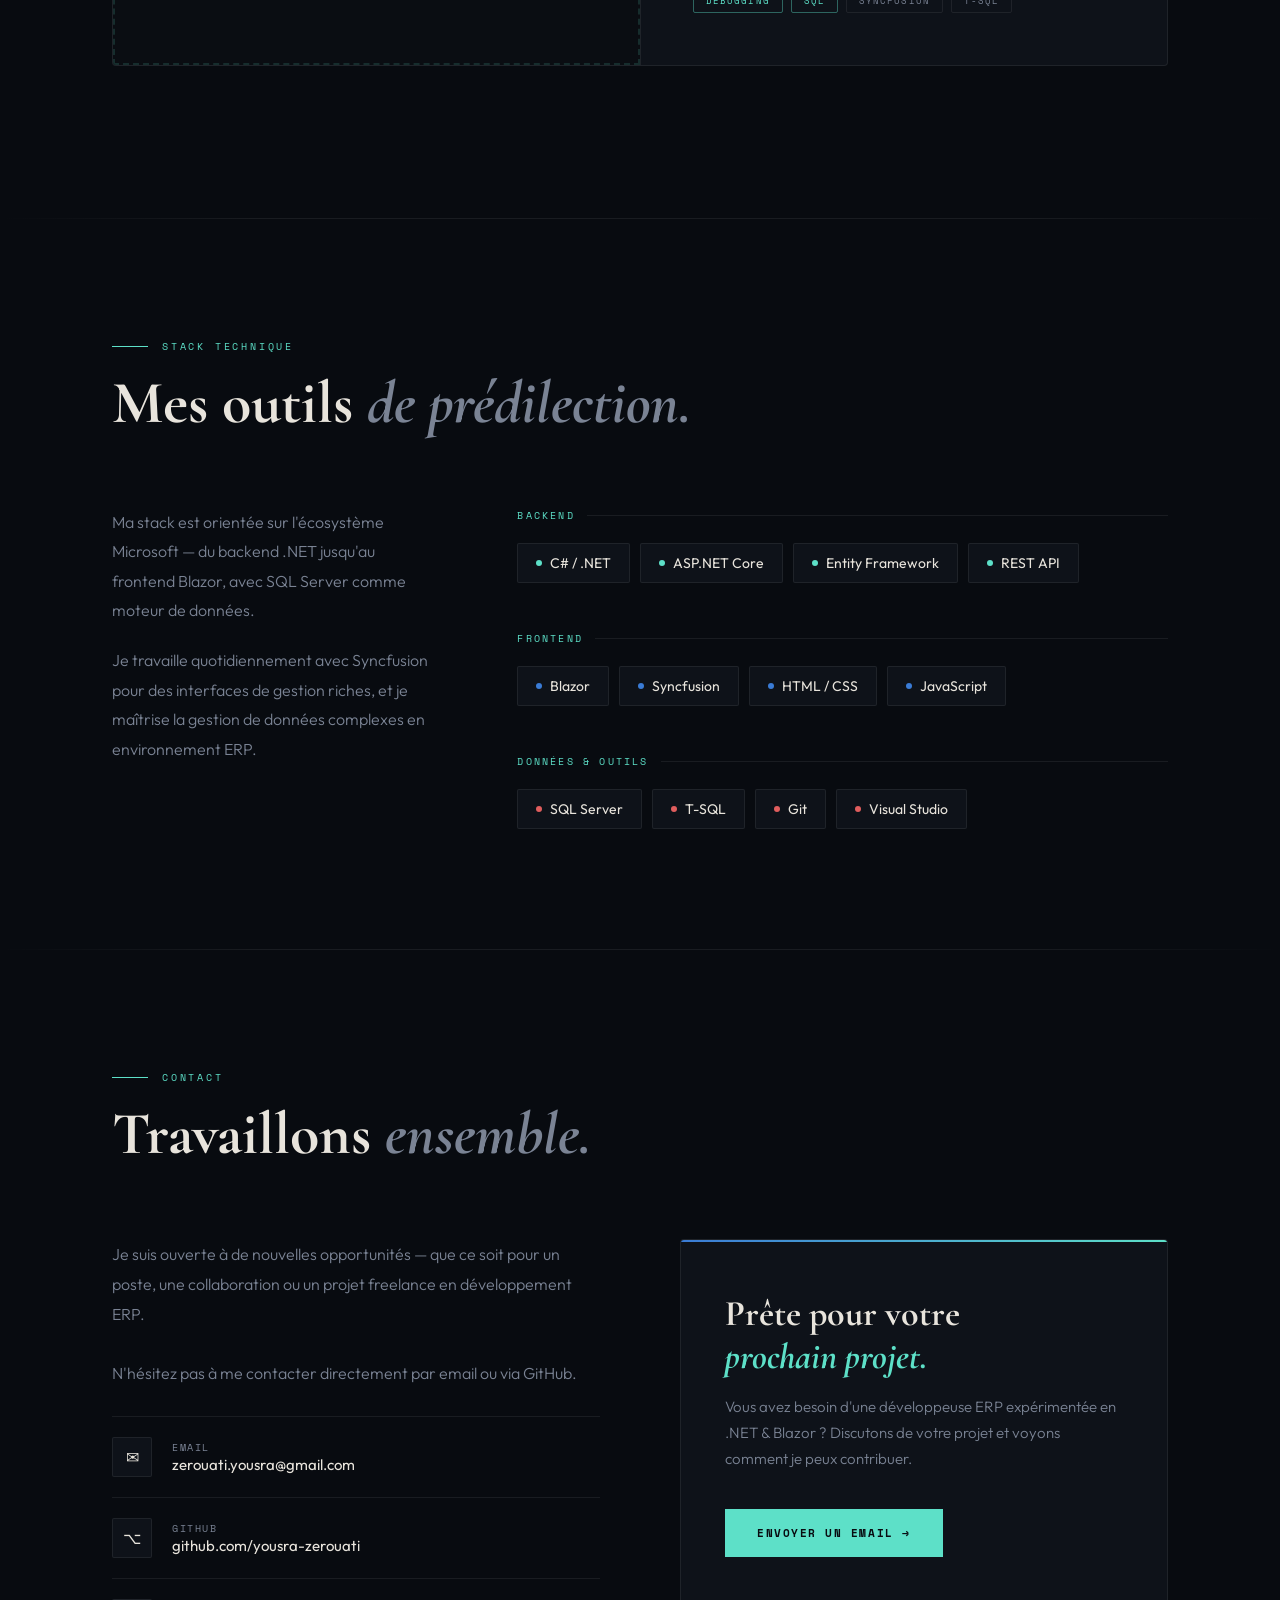
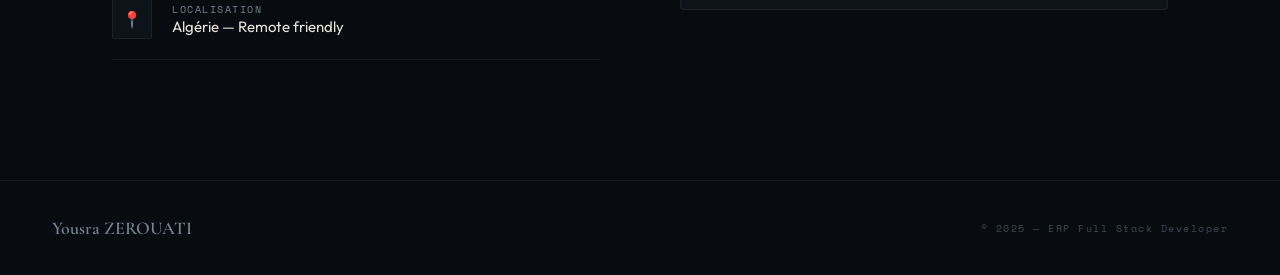
==== commit 21dd1ff2: "Update index.html" ====
--- a/index.html
+++ b/index.html
@@ -535,7 +535,7 @@
         </div>
           </div>    
     </div>
-
+    </div>
     <!-- ── Projet 04 : Debug & Résolution ── -->
     <div class="project-featured reverse reveal reveal-delay-3">
       <div class="project-info">
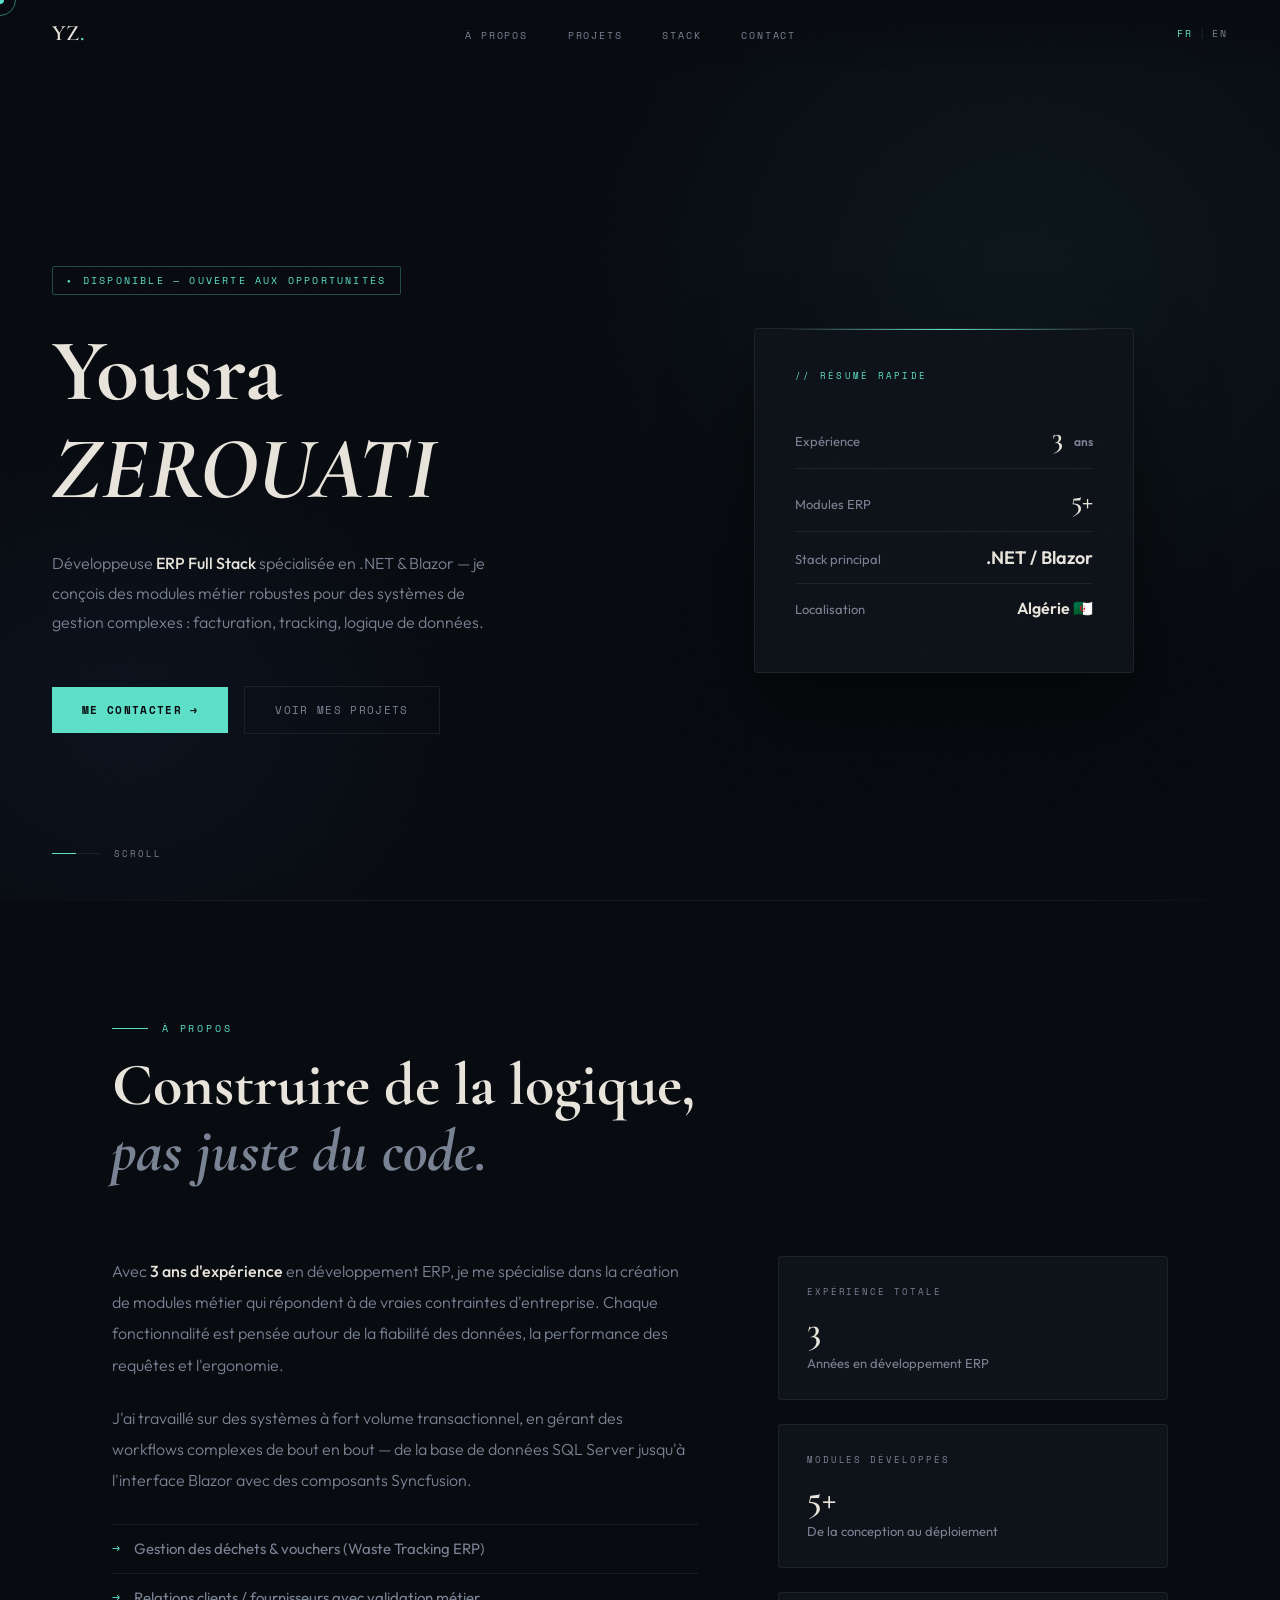
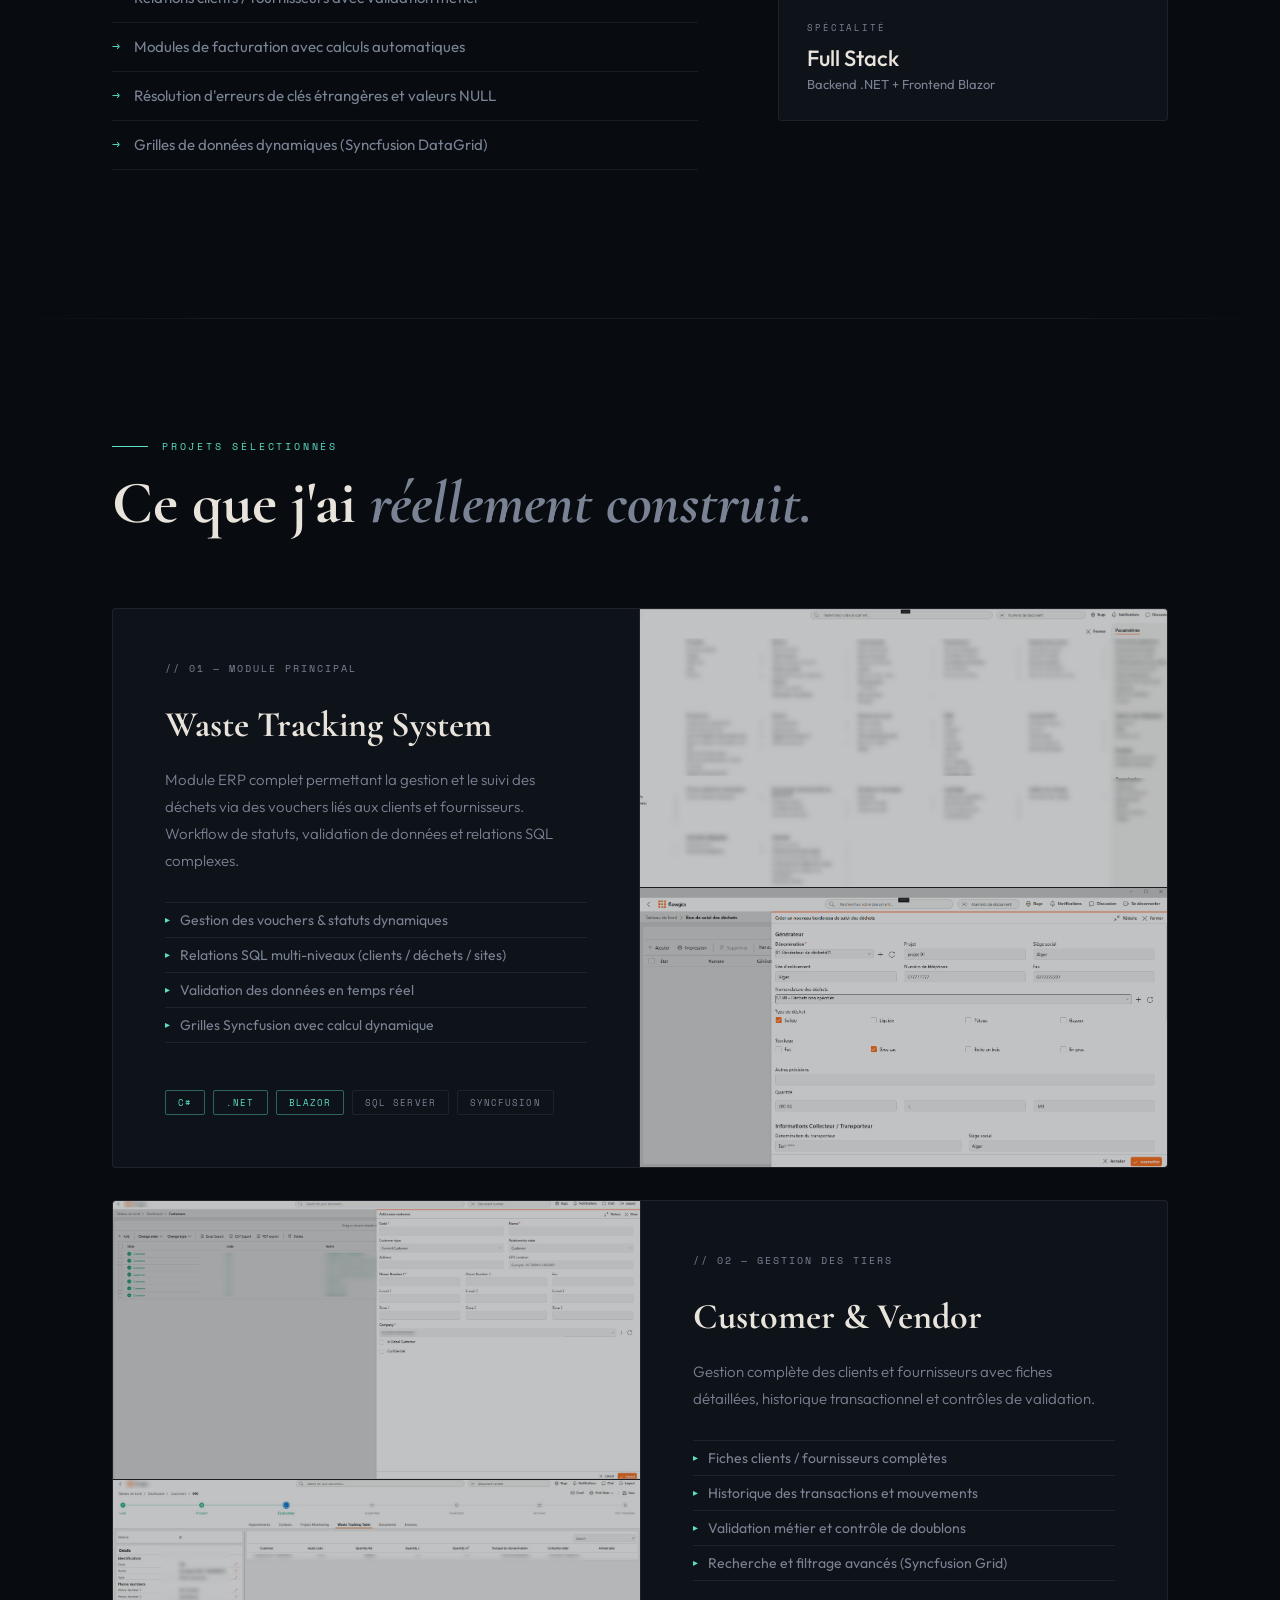
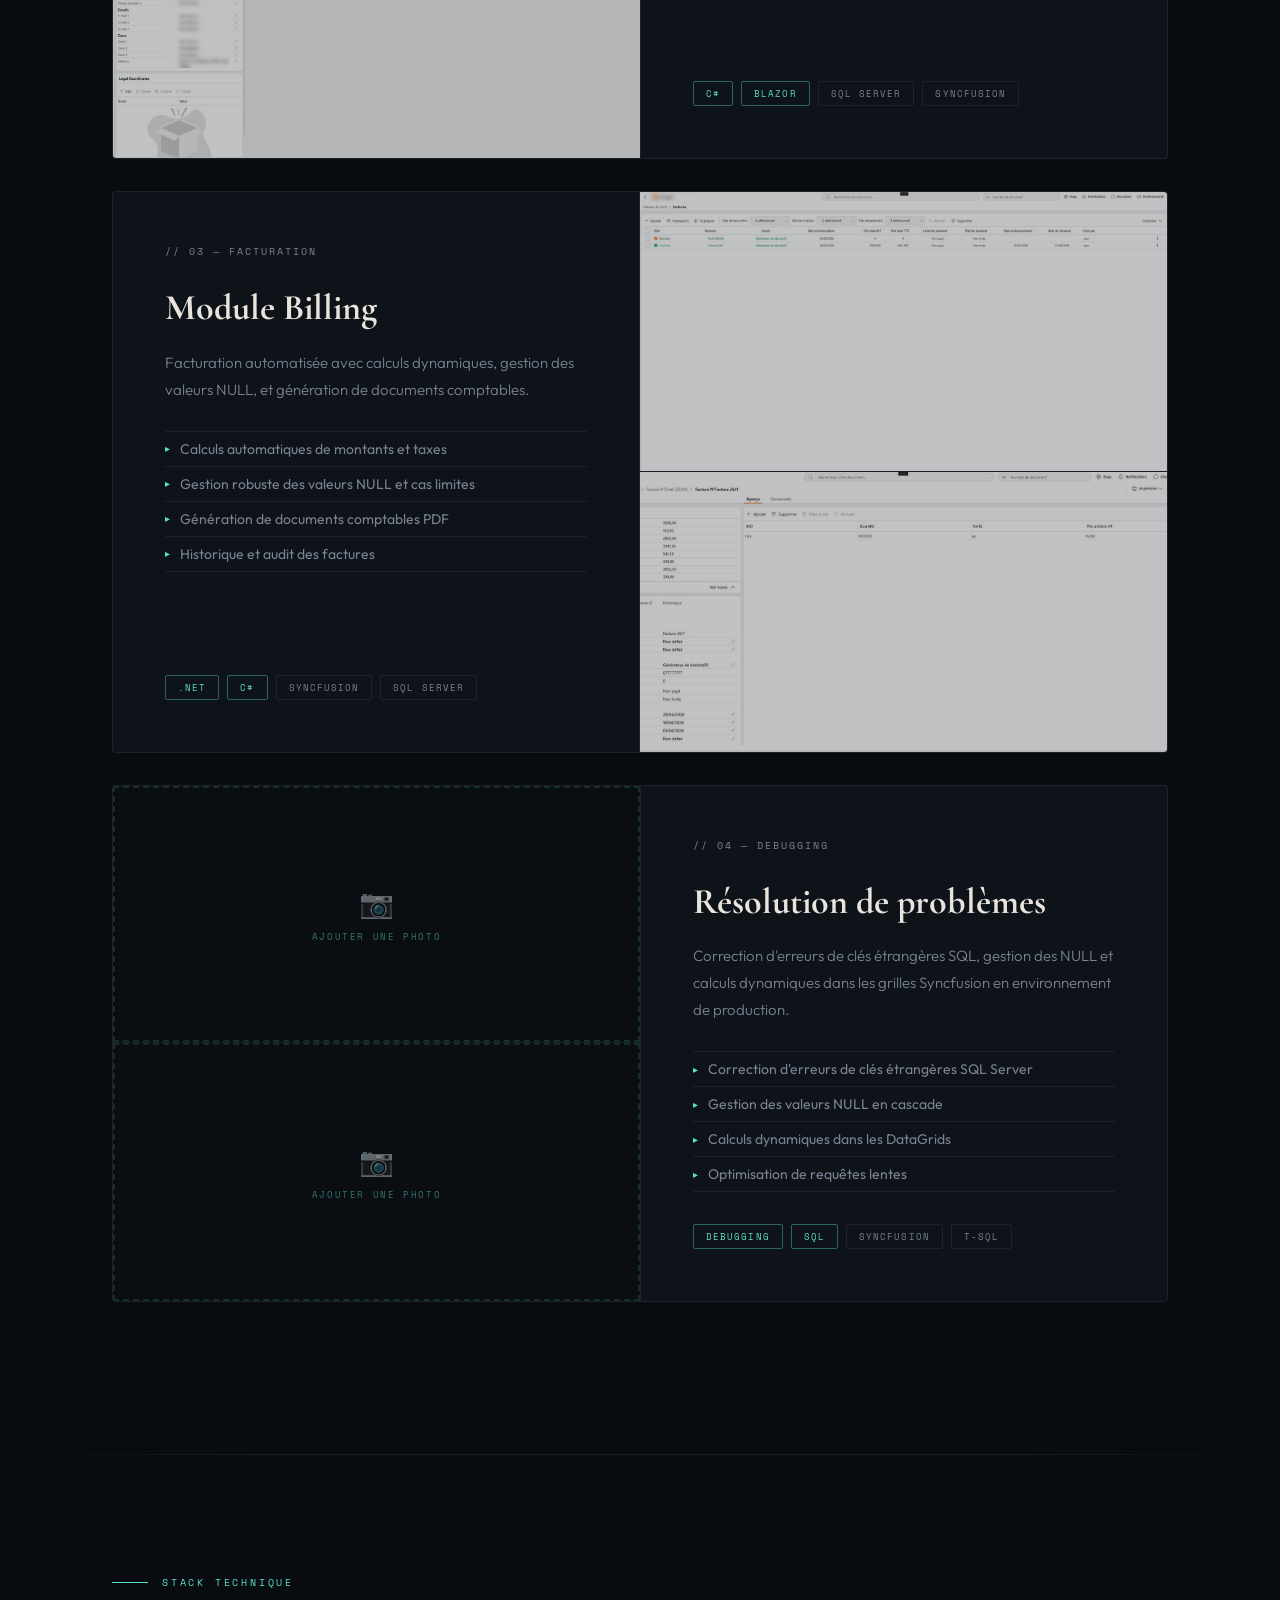
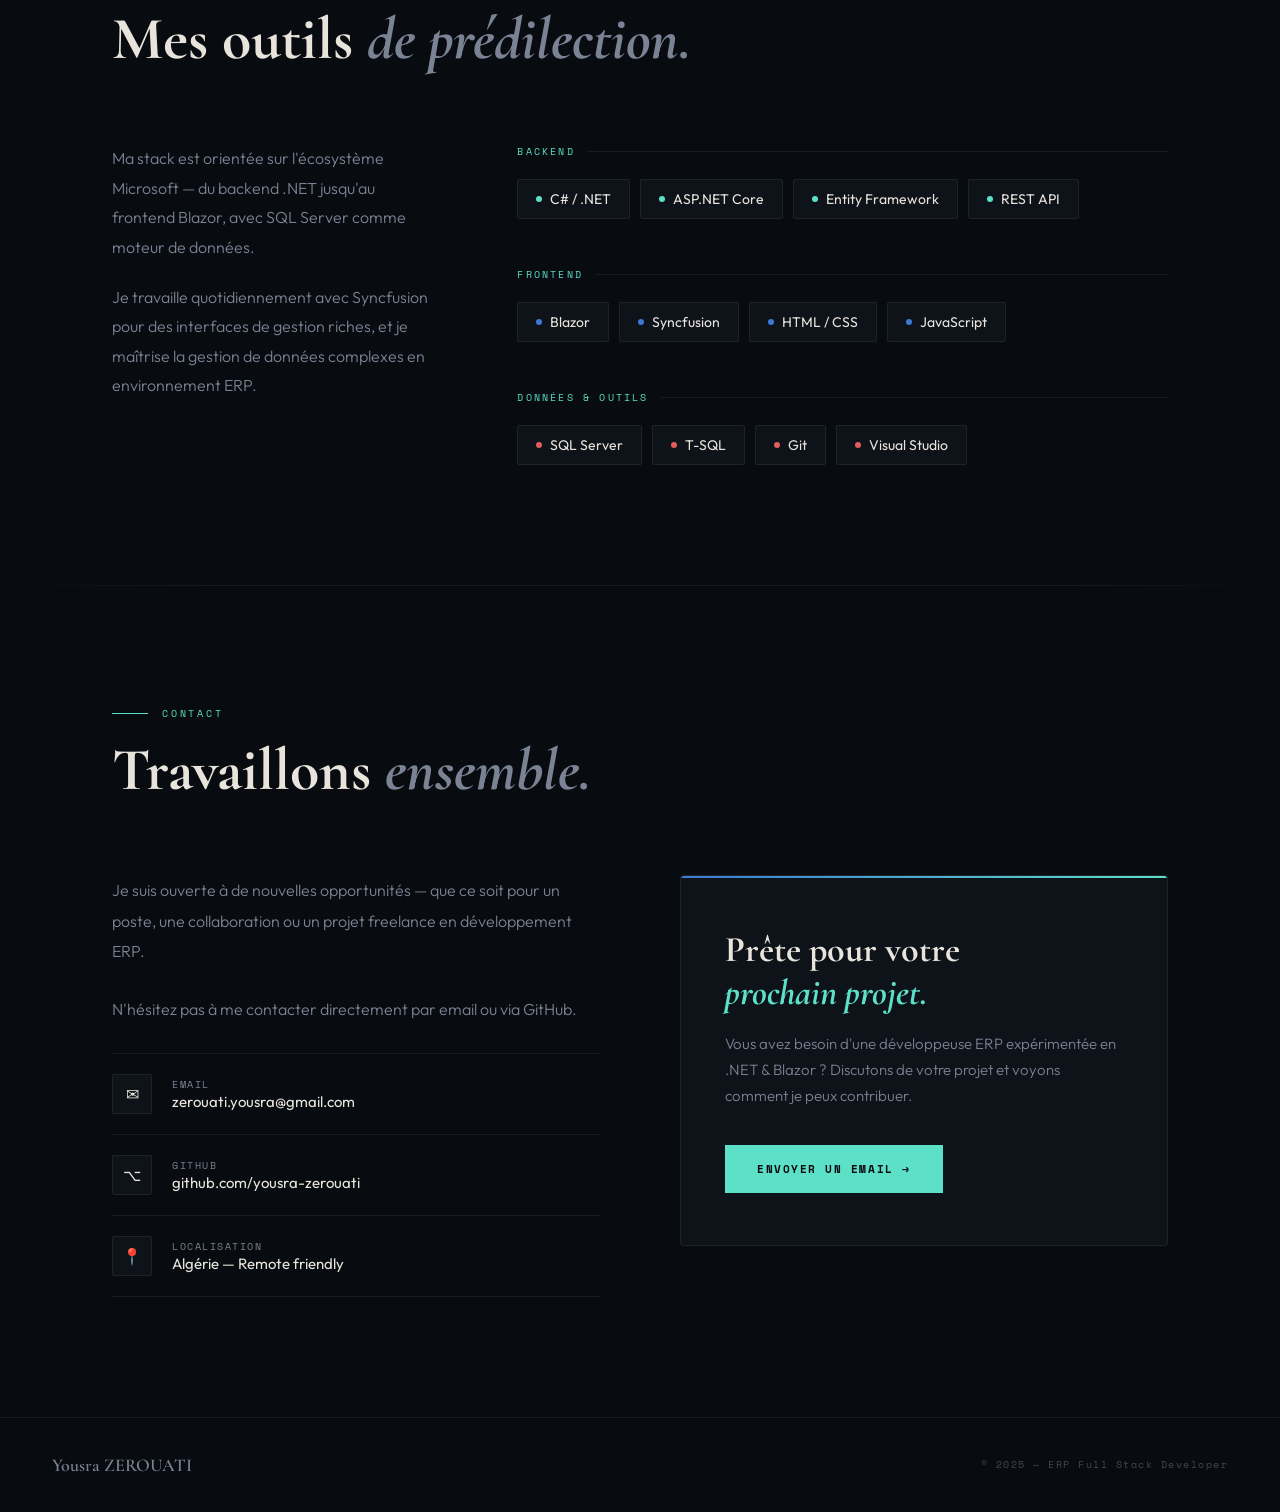
==== commit aa968015: "Update index.html" ====
--- a/index.html
+++ b/index.html
@@ -527,7 +527,7 @@
           <div class="gallery-overlay"></div>
           <div class="gallery-zoom">⤢</div>
         </div>
-            <div class="project-gallery">
+            
             <div class="gallery-item" onclick="openModal(this.querySelector('img').src)">
           <img src="BillingView.PNG" alt="Billing Browse"/>
           <div class="gallery-overlay"></div>
@@ -535,7 +535,7 @@
         </div>
           </div>    
     </div>
-    </div>
+    
     <!-- ── Projet 04 : Debug & Résolution ── -->
     <div class="project-featured reverse reveal reveal-delay-3">
       <div class="project-info">
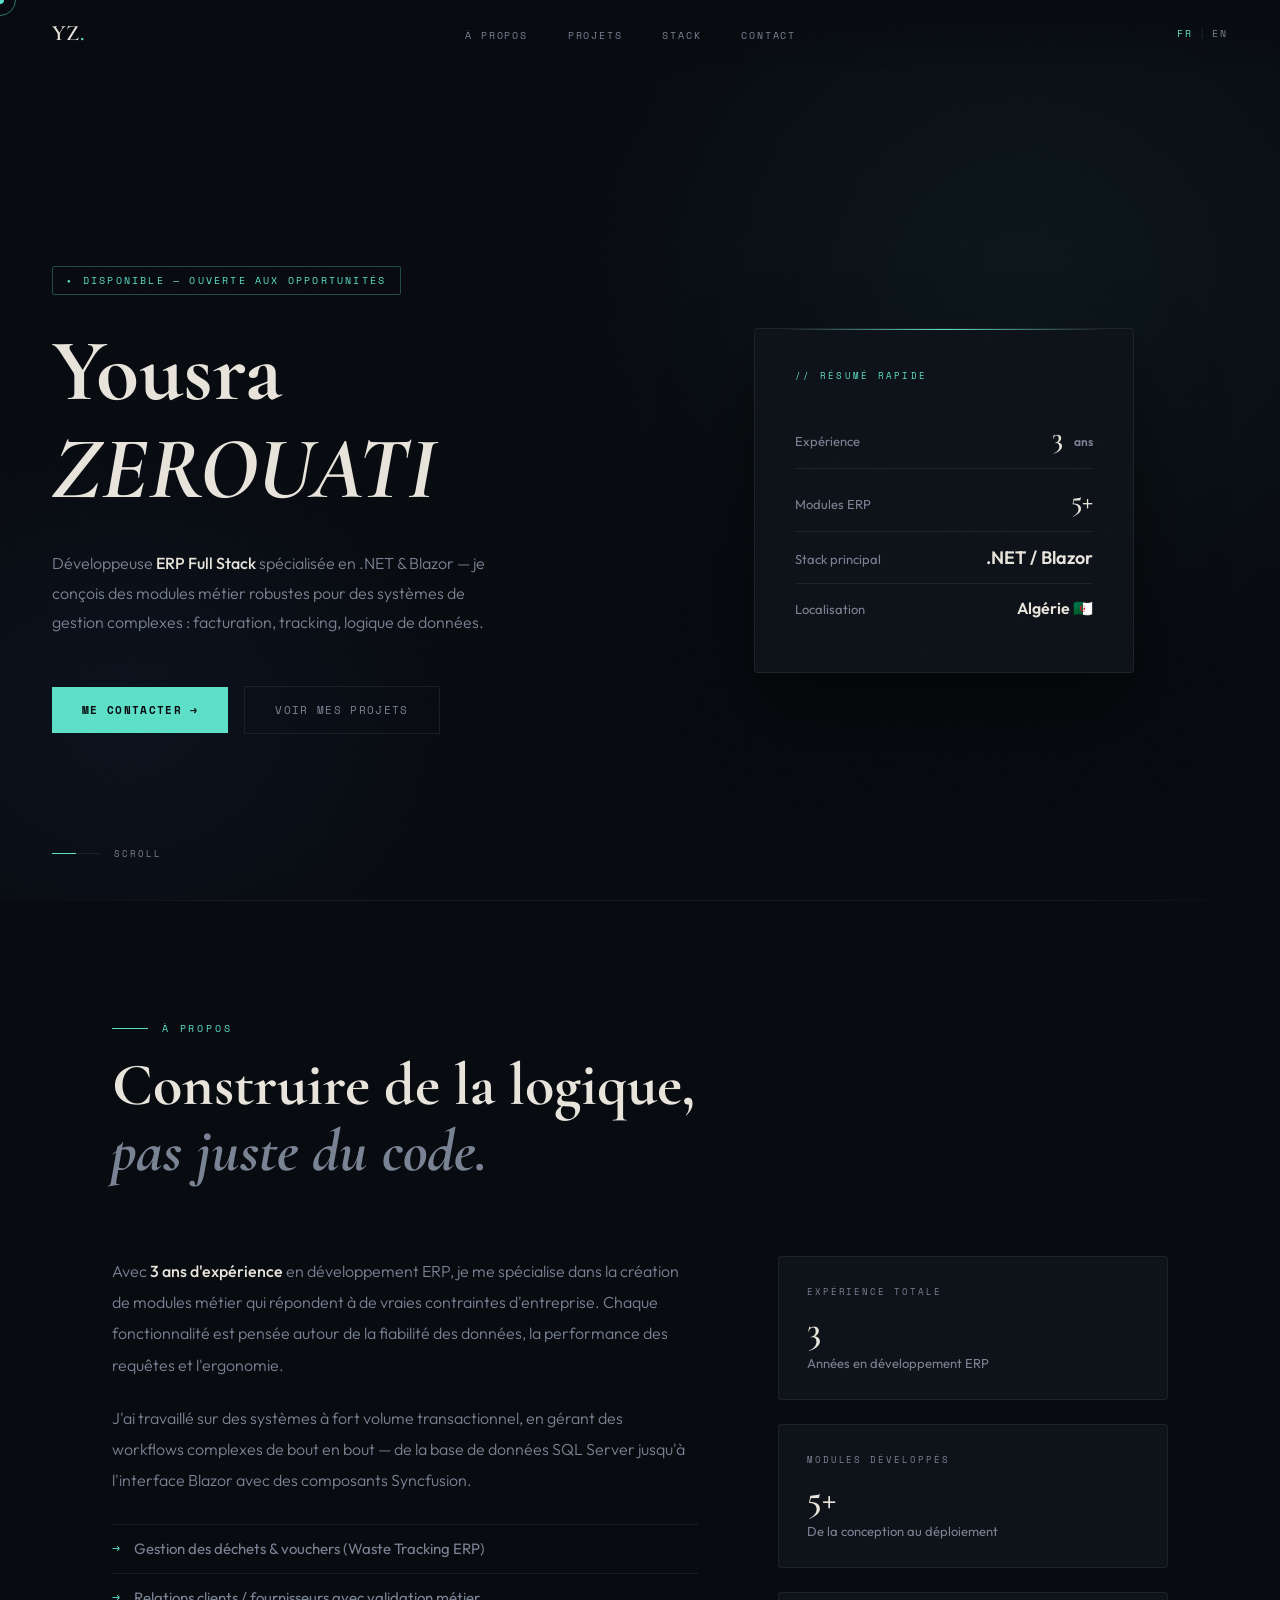
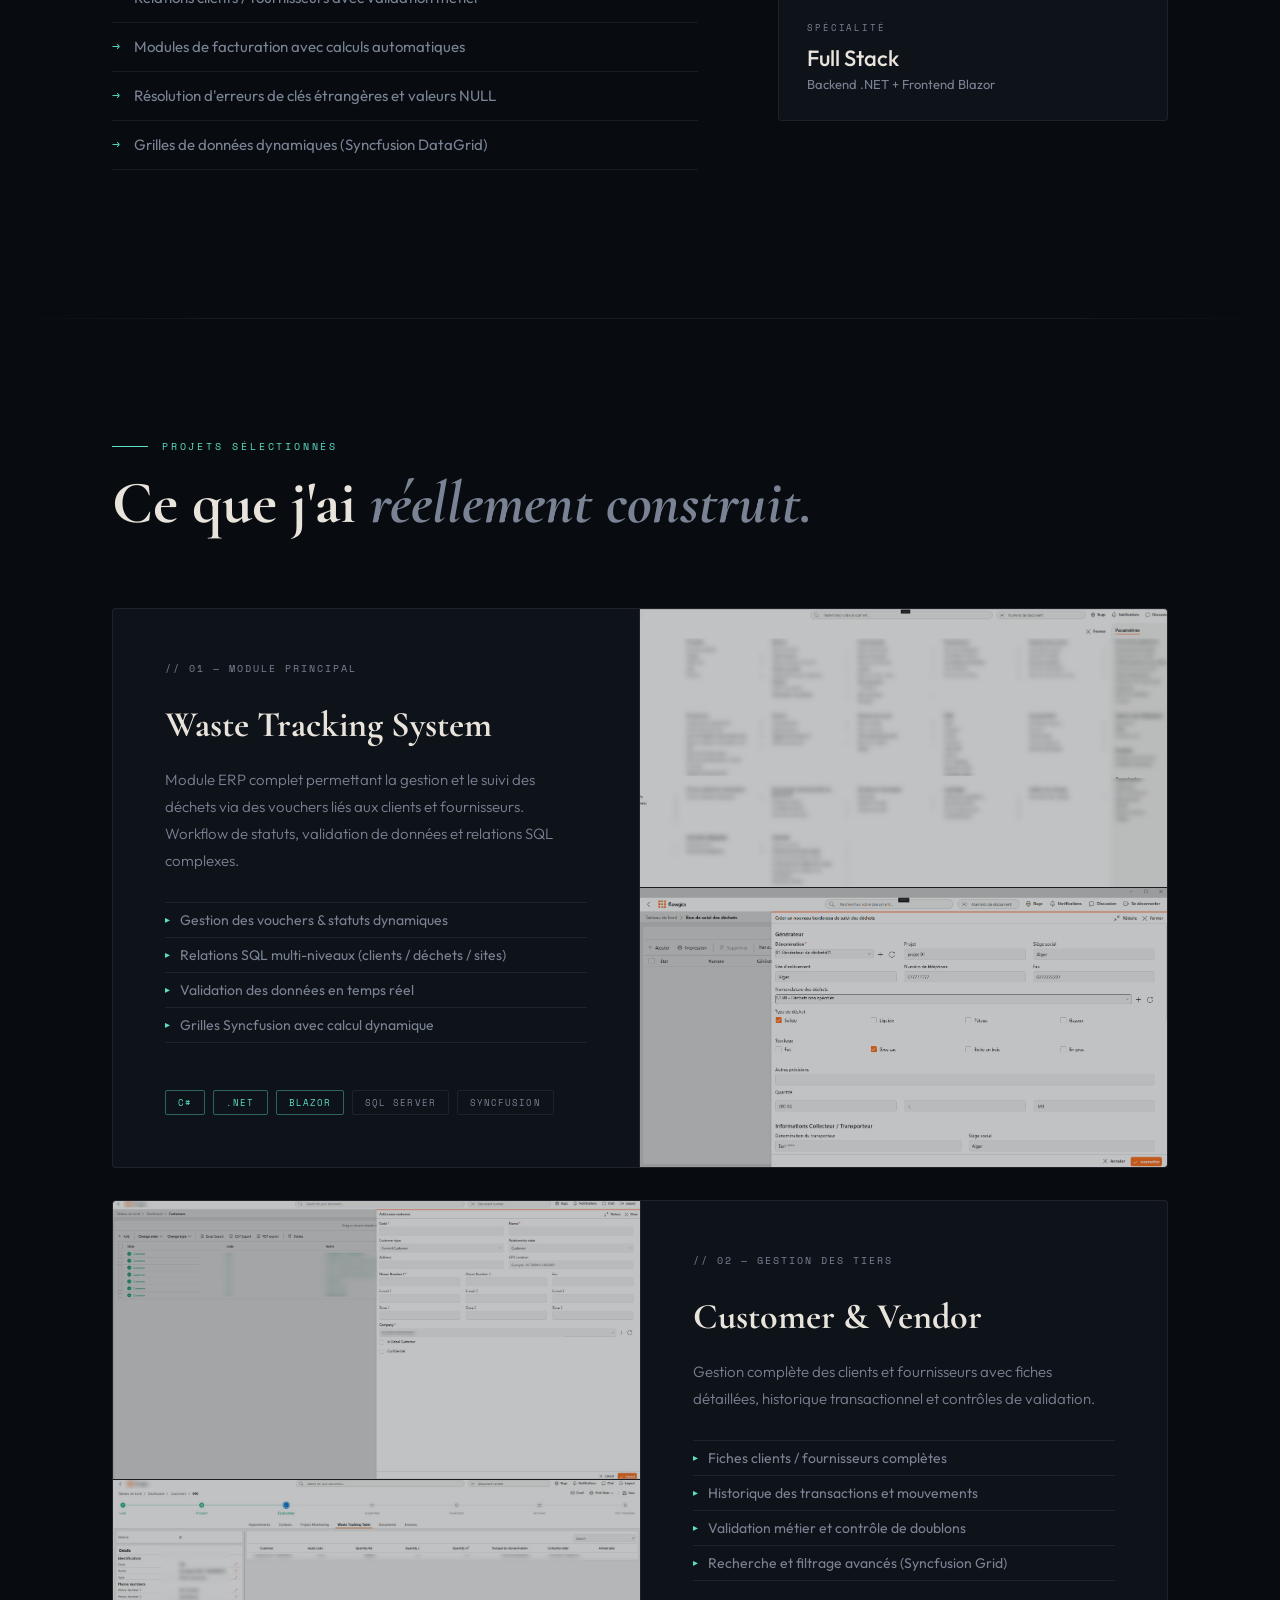
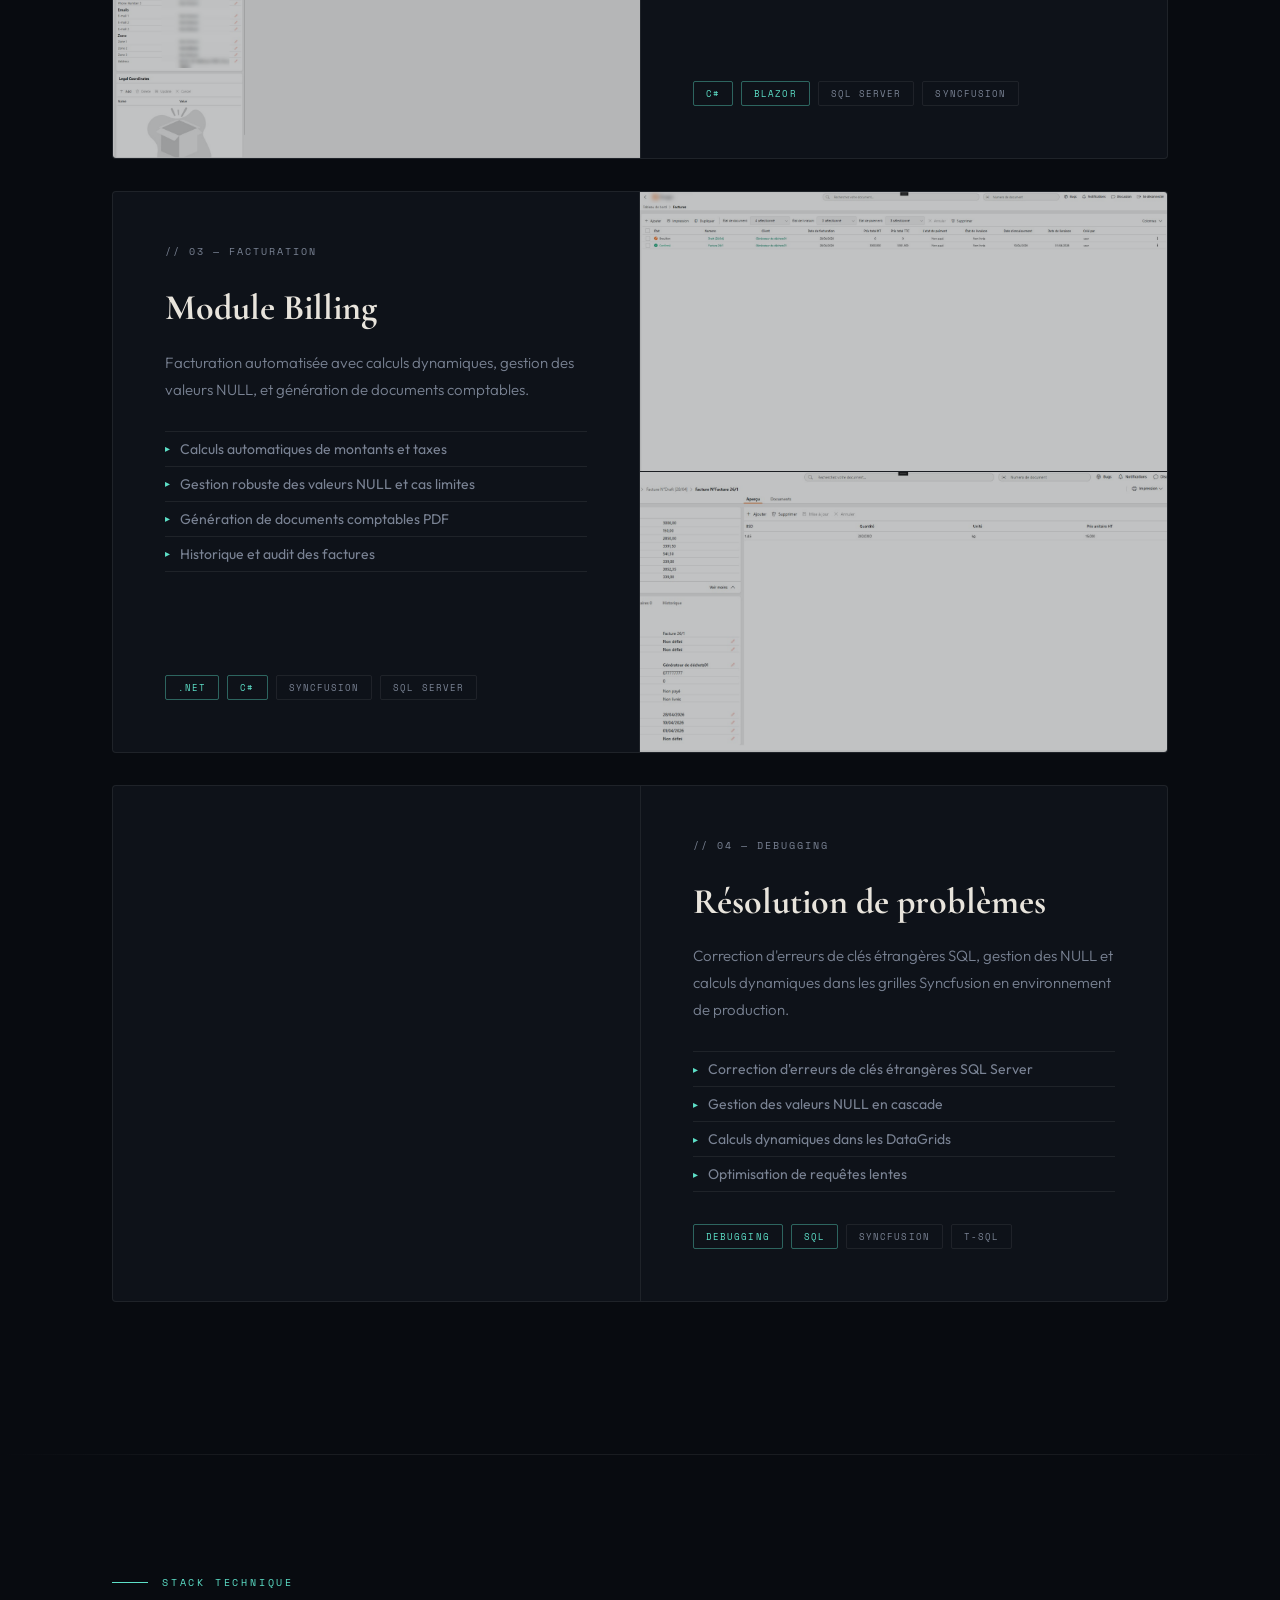
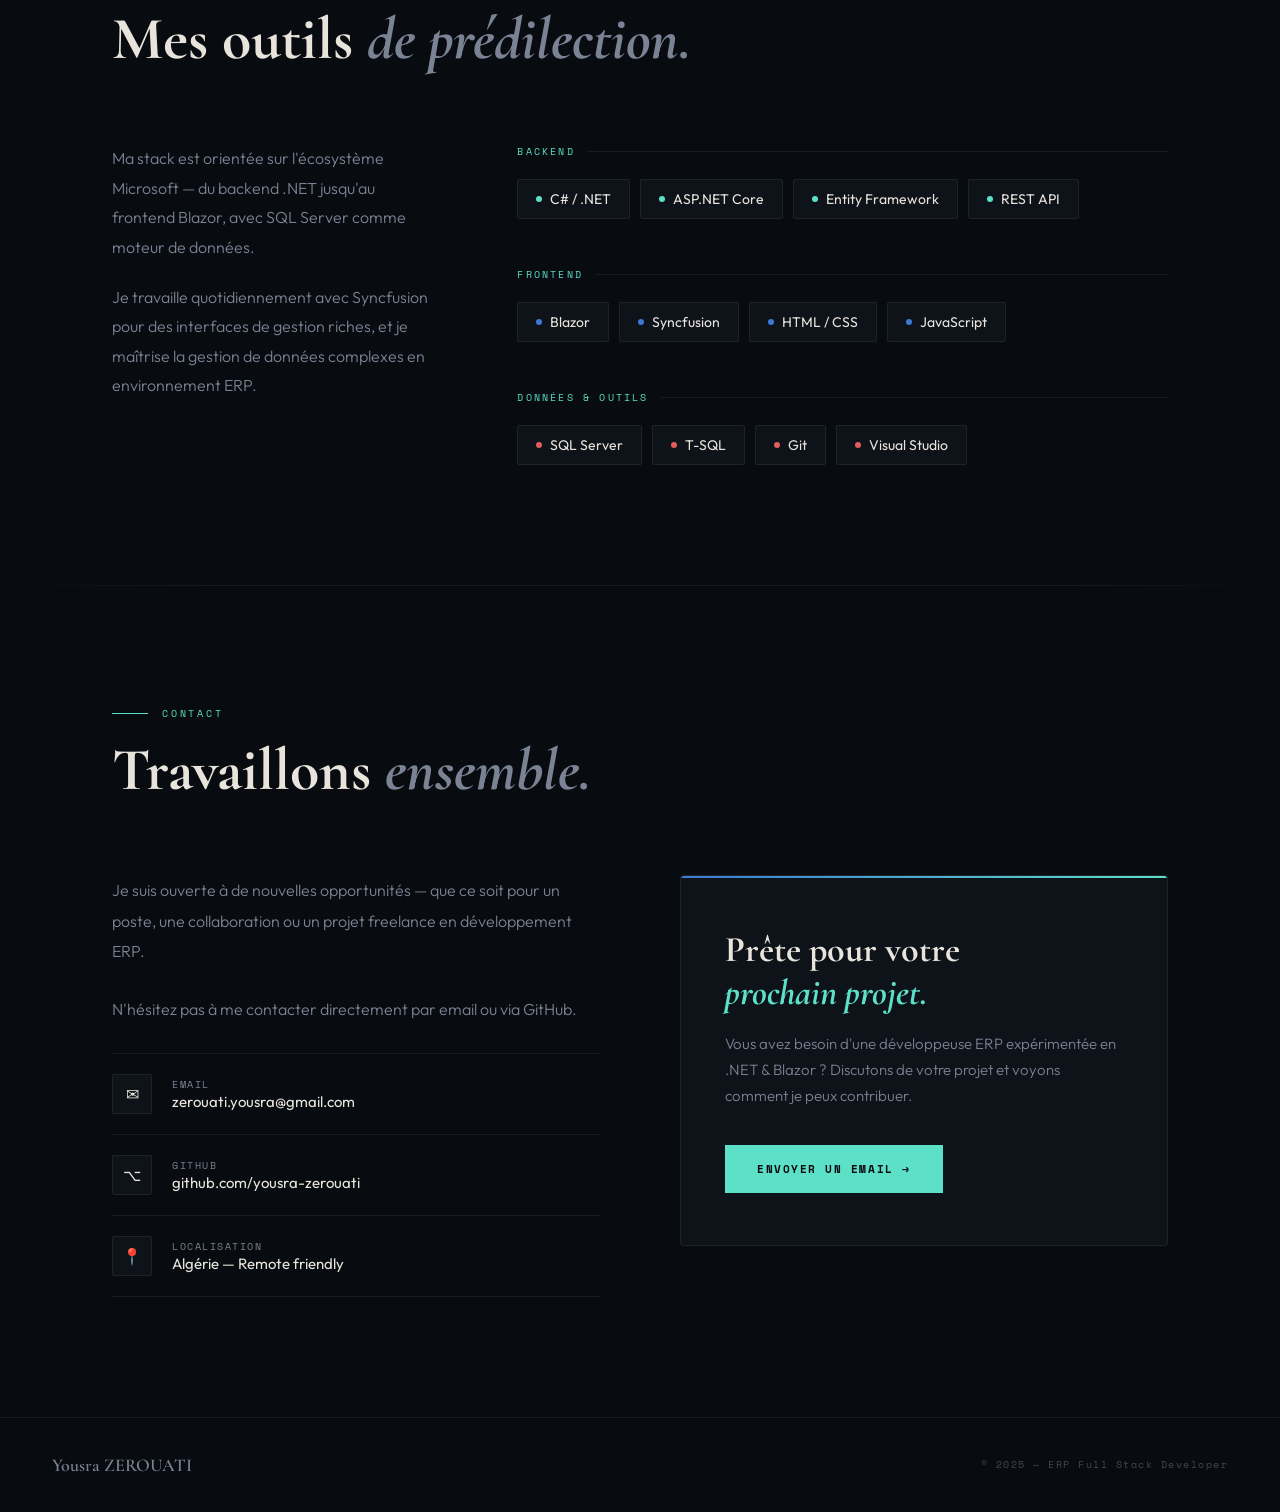
==== commit 8feacc80: "Remove project gallery section from index.html Removed the project gallery section for image uploads" ====
--- a/index.html
+++ b/index.html
@@ -529,7 +529,7 @@
         </div>
             
             <div class="gallery-item" onclick="openModal(this.querySelector('img').src)">
-          <img src="BillingView.PNG" alt="Billing Browse"/>
+          <img src="BillingView.PNG" alt="Billing View"/>
           <div class="gallery-overlay"></div>
           <div class="gallery-zoom">⤢</div>
         </div>
@@ -557,23 +557,7 @@
           <span class="tag">T-SQL</span>
         </div>
       </div>
-      <!-- Galerie — ajoutez vos images ici -->
-      <div class="project-gallery">
-        <div class="gallery-item placeholder">
-          <div class="upload-btn" onclick="triggerUpload('debug-img-1')">
-            <span class="upload-icon">📷</span>
-            <span class="upload-text" data-i18n="upload_label">Ajouter une photo</span>
-          </div>
-          <input type="file" id="debug-img-1" accept="image/*" style="display:none" onchange="loadPreview(this)"/>
-        </div>
-        <div class="gallery-item placeholder">
-          <div class="upload-btn" onclick="triggerUpload('debug-img-2')">
-            <span class="upload-icon">📷</span>
-            <span class="upload-text" data-i18n="upload_label">Ajouter une photo</span>
-          </div>
-          <input type="file" id="debug-img-2" accept="image/*" style="display:none" onchange="loadPreview(this)"/>
-        </div>
-      </div>
+
     </div>
 
   </div><!-- /wrap -->
